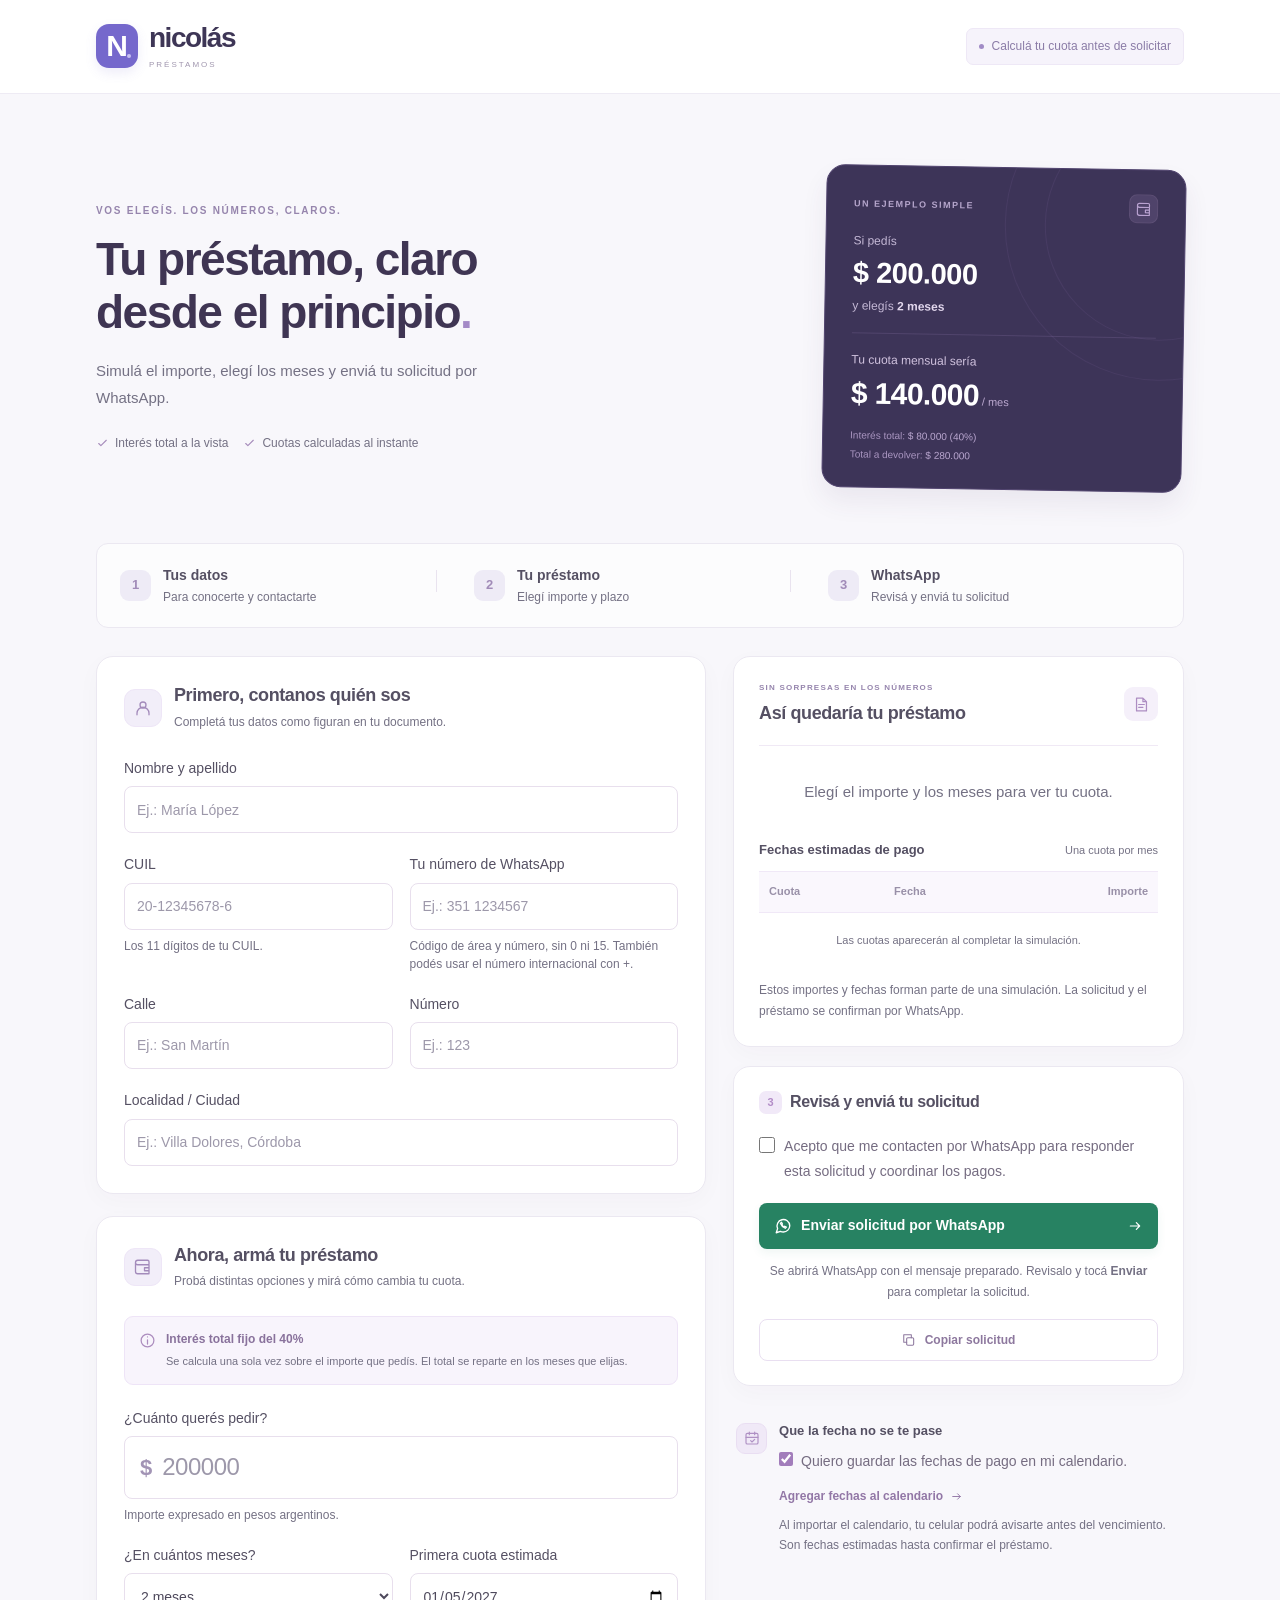
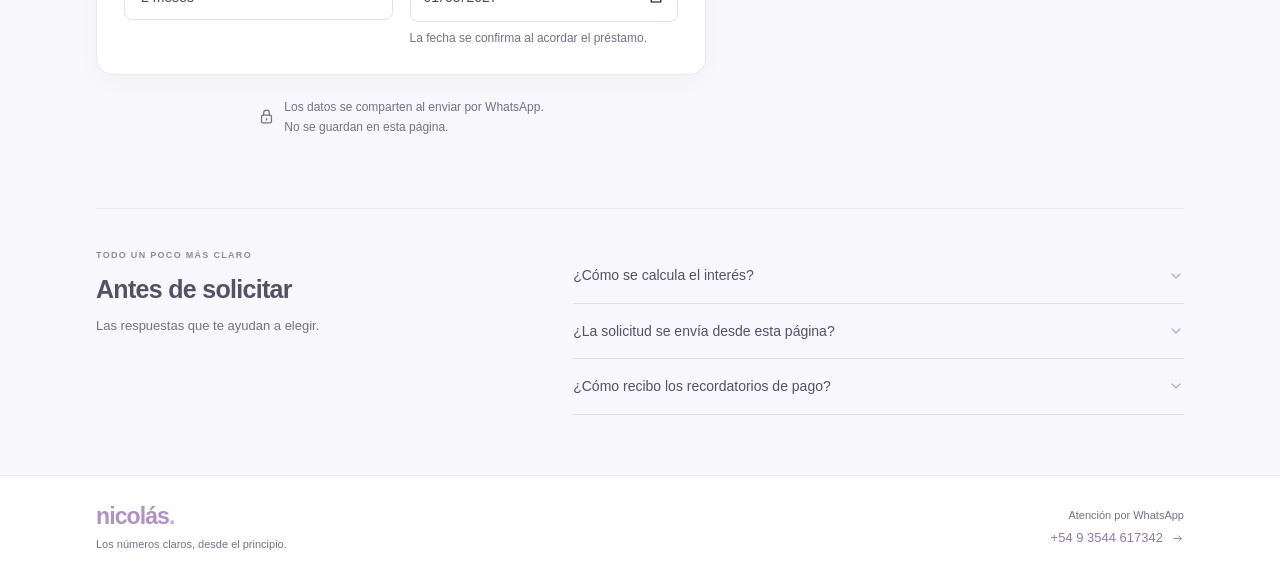
==== client-request/index.html @ 9c9bab07 "Add standalone client loan request with WhatsApp and payment calendar" ====
<!doctype html>
<html lang="es-AR">
<head>
  <meta charset="utf-8">
  <meta name="viewport" content="width=device-width, initial-scale=1">
  <meta name="theme-color" content="#282344">
  <meta name="description" content="Simulá tu préstamo con Nicolás. Conocé el importe de tus cuotas y prepará tu solicitud por WhatsApp.">
  <title>Solicitá tu préstamo · Nicolás</title>
  <link rel="icon" href="data:image/svg+xml,%3Csvg xmlns='http://www.w3.org/2000/svg' viewBox='0 0 64 64'%3E%3Crect width='64' height='64' rx='18' fill='%236960df'/%3E%3Ctext x='32' y='45' text-anchor='middle' font-family='Arial' font-size='43' font-weight='700' fill='white'%3EN%3C/text%3E%3C/svg%3E">
  <link rel="stylesheet" href="./styles.css">
  <script src="./loan-core.js" defer></script>
  <script src="./app.js" defer></script>
</head>
<body>
  <a class="skip-link" href="#request-form">Ir al formulario</a>
  <svg class="icon-definitions" xmlns="http://www.w3.org/2000/svg" aria-hidden="true"><defs>
    <symbol id="icon-arrow" viewBox="0 0 24 24"><path d="M5 12h14m-5-5 5 5-5 5"/></symbol>
    <symbol id="icon-check" viewBox="0 0 24 24"><path d="m5 12 4 4L19 6"/></symbol>
    <symbol id="icon-user" viewBox="0 0 24 24"><circle cx="12" cy="8" r="4"/><path d="M4 21v-2a8 8 0 0 1 16 0v2"/></symbol>
    <symbol id="icon-wallet" viewBox="0 0 24 24"><path d="M20 8V5a2 2 0 0 0-2-2H5a3 3 0 0 0 0 6h15v12H5a3 3 0 0 1-3-3V6m18 7h-6v4h6"/></symbol>
    <symbol id="icon-chat" viewBox="0 0 24 24"><path d="M21 11.5a8.5 8.5 0 0 1-8.5 8.5 9.4 9.4 0 0 1-4-.9L3 21l1.8-5.5a8.5 8.5 0 1 1 16.2-4Z"/><path d="M8.5 8.5c1.2 3.2 3 5 6.5 6.5l1.5-1.5-2.2-1.2-1 1c-1.2-.8-2.2-1.8-3-3l1-1L10 7Z"/></symbol>
    <symbol id="icon-calendar" viewBox="0 0 24 24"><rect x="3" y="5" width="18" height="16" rx="2"/><path d="M16 3v4M8 3v4M3 11h18m-11 5 2 2 4-4"/></symbol>
    <symbol id="icon-copy" viewBox="0 0 24 24"><rect x="8" y="8" width="12" height="13" rx="2"/><path d="M16 8V3H3v13h5"/></symbol>
    <symbol id="icon-lock" viewBox="0 0 24 24"><rect x="5" y="10" width="14" height="11" rx="2"/><path d="M8 10V7a4 4 0 0 1 8 0v3m-4 5v2"/></symbol>
    <symbol id="icon-chevron" viewBox="0 0 24 24"><path d="m6 9 6 6 6-6"/></symbol>
    <symbol id="icon-info" viewBox="0 0 24 24"><circle cx="12" cy="12" r="9"/><path d="M12 11v6m0-10h.01"/></symbol>
    <symbol id="icon-document" viewBox="0 0 24 24"><path d="M14 3H5v18h14V8l-5-5Zm0 0v5h5M8 12h8m-8 4h6"/></symbol>
  </defs></svg>

  <header class="site-header">
    <div class="header-inner">
      <a class="brand" href="#" aria-label="Nicolás, inicio"><span class="brand-mark">N<span></span></span><span class="brand-name">nicolás<span>PRÉSTAMOS</span></span></a>
      <span class="header-badge"><span class="badge-dot"></span>Calculá tu cuota antes de solicitar</span>
    </div>
  </header>

  <main class="page-shell">
    <section class="hero" aria-labelledby="hero-title">
      <div class="hero-copy"><span class="eyebrow">VOS ELEGÍS. LOS NÚMEROS, CLAROS.</span><h1 id="hero-title">Tu préstamo, claro<br>desde el principio<span>.</span></h1><p>Simulá el importe, elegí los meses y enviá tu solicitud por WhatsApp.</p><div class="hero-note"><span><svg class="icon"><use href="#icon-check"/></svg>Interés total a la vista</span><span><svg class="icon"><use href="#icon-check"/></svg>Cuotas calculadas al instante</span></div></div>
      <aside class="example-card" aria-label="Ejemplo de un préstamo de 200.000 pesos en dos meses"><div class="example-top"><span class="example-label">UN EJEMPLO SIMPLE</span><span class="example-icon"><svg class="icon"><use href="#icon-wallet"/></svg></span></div><div class="example-amount"><span>Si pedís</span><strong>$ 200.000</strong><span>y elegís <b>2 meses</b></span></div><div class="example-divider"></div><div class="example-result"><span>Tu cuota mensual sería</span><strong>$ 140.000<span> / mes</span></strong></div><div class="example-bottom"><span>Interés total: <b>$ 80.000 (40%)</b></span><span>Total a devolver: <b>$ 280.000</b></span></div><span class="example-orbit orbit-one" aria-hidden="true"></span><span class="example-orbit orbit-two" aria-hidden="true"></span></aside>
    </section>

    <ol class="steps" aria-label="Cómo solicitar tu préstamo"><li><span class="step-number">1</span><div><strong>Tus datos</strong><span>Para conocerte y contactarte</span></div></li><li><span class="step-number">2</span><div><strong>Tu préstamo</strong><span>Elegí importe y plazo</span></div></li><li><span class="step-number">3</span><div><strong>WhatsApp</strong><span>Revisá y enviá tu solicitud</span></div></li></ol>

    <form id="request-form" novalidate>
      <div class="request-layout">
        <div class="form-column">
          <section class="form-card" aria-labelledby="personal-title">
            <div class="card-header"><span class="section-icon"><svg class="icon"><use href="#icon-user"/></svg></span><div><h2 id="personal-title">Primero, contanos quién sos</h2><p>Completá tus datos como figuran en tu documento.</p></div></div>
            <div class="form-grid">
              <div class="field field-full"><label for="full_name">Nombre y apellido</label><input id="full_name" name="full_name" type="text" required autocomplete="name" maxlength="160" placeholder="Ej.: María López" aria-describedby="error-full_name"><span class="field-error" id="error-full_name"></span></div>
              <div class="field"><label for="cuil">CUIL</label><input id="cuil" name="cuil" type="text" inputmode="numeric" required autocomplete="off" maxlength="13" placeholder="20-12345678-6" aria-describedby="cuil-help error-cuil"><small id="cuil-help">Los 11 dígitos de tu CUIL.</small><span class="field-error" id="error-cuil"></span></div>
              <div class="field"><label for="client_whatsapp">Tu número de WhatsApp</label><input id="client_whatsapp" name="client_whatsapp" type="tel" inputmode="tel" required autocomplete="tel" maxlength="30" placeholder="Ej.: 351 1234567" aria-describedby="whatsapp-help error-client_whatsapp"><small id="whatsapp-help">Código de área y número, sin 0 ni 15. También podés usar el número internacional con +.</small><span class="field-error" id="error-client_whatsapp"></span></div>
              <div class="field street-field"><label for="address_street">Calle</label><input id="address_street" name="address_street" type="text" required autocomplete="address-line1" maxlength="160" placeholder="Ej.: San Martín" aria-describedby="error-address_street"><span class="field-error" id="error-address_street"></span></div>
              <div class="field number-field"><label for="address_number">Número</label><input id="address_number" name="address_number" type="text" required autocomplete="address-line2" maxlength="40" placeholder="Ej.: 123" aria-describedby="error-address_number"><span class="field-error" id="error-address_number"></span></div>
              <div class="field field-full"><label for="locality">Localidad / Ciudad</label><input id="locality" name="locality" type="text" required autocomplete="address-level2" maxlength="120" placeholder="Ej.: Villa Dolores, Córdoba" aria-describedby="error-locality"><span class="field-error" id="error-locality"></span></div>
            </div>
          </section>

          <section class="form-card" aria-labelledby="loan-title">
            <div class="card-header"><span class="section-icon"><svg class="icon"><use href="#icon-wallet"/></svg></span><div><h2 id="loan-title">Ahora, armá tu préstamo</h2><p>Probá distintas opciones y mirá cómo cambia tu cuota.</p></div></div>
            <div class="rate-note"><svg class="icon"><use href="#icon-info"/></svg><div><strong>Interés total fijo del 40%</strong><p>Se calcula una sola vez sobre el importe que pedís. El total se reparte en los meses que elijas.</p></div></div>
            <div class="form-grid">
              <div class="field field-full"><label for="principal">¿Cuánto querés pedir?</label><div class="amount-input"><span aria-hidden="true">$</span><input id="principal" name="principal" type="number" inputmode="decimal" min="0.01" max="1000000000" step="0.01" required placeholder="200000" aria-describedby="principal-help error-principal"></div><small id="principal-help">Importe expresado en pesos argentinos.</small><span class="field-error" id="error-principal"></span></div>
              <div class="field"><label for="term_months">¿En cuántos meses?</label><select id="term_months" name="term_months" required aria-describedby="error-term_months"><option value="1">1 mes</option><option value="2" selected>2 meses</option><option value="3">3 meses</option><option value="4">4 meses</option><option value="5">5 meses</option><option value="6">6 meses</option><option value="7">7 meses</option><option value="8">8 meses</option><option value="9">9 meses</option><option value="10">10 meses</option><option value="11">11 meses</option><option value="12">12 meses</option><option value="13">13 meses</option><option value="14">14 meses</option><option value="15">15 meses</option><option value="16">16 meses</option><option value="17">17 meses</option><option value="18">18 meses</option><option value="19">19 meses</option><option value="20">20 meses</option><option value="21">21 meses</option><option value="22">22 meses</option><option value="23">23 meses</option><option value="24">24 meses</option></select><span class="field-error" id="error-term_months"></span></div>
              <div class="field"><label for="first_due_date">Primera cuota estimada</label><input id="first_due_date" name="first_due_date" type="date" required aria-describedby="date-help error-first_due_date"><small id="date-help">La fecha se confirma al acordar el préstamo.</small><span class="field-error" id="error-first_due_date"></span></div>
            </div>
          </section>

          <div class="privacy-note"><svg class="icon"><use href="#icon-lock"/></svg><p>Los datos se comparten al enviar por WhatsApp.<br><strong>No se guardan en esta página.</strong></p></div>
        </div>

        <aside class="quote-column" aria-label="Tu simulación y envío de la solicitud">
          <section class="quote-card" aria-labelledby="quote-title">
            <div class="quote-heading"><div><span class="eyebrow">SIN SORPRESAS EN LOS NÚMEROS</span><h2 id="quote-title">Así quedaría tu préstamo</h2></div><span class="quote-icon"><svg class="icon"><use href="#icon-document"/></svg></span></div>
            <div id="calculator-result" class="calculator-result" aria-live="polite" aria-atomic="true"><div class="empty-result"><span class="empty-symbol"><svg class="icon"><use href="#icon-wallet"/></svg></span><p>Elegí el importe y los meses para ver tu cuota.</p></div></div>
            <div class="schedule-heading"><h3>Fechas estimadas de pago</h3><span>Una cuota por mes</span></div>
            <div class="table-wrap"><table><thead><tr><th>Cuota</th><th>Fecha</th><th class="text-right">Importe</th></tr></thead><tbody id="installments-body"><tr><td colspan="3" class="empty-schedule">Las cuotas aparecerán al completar la simulación.</td></tr></tbody></table></div>
            <p class="note schedule-note">Estos importes y fechas forman parte de una simulación. La solicitud y el préstamo se confirman por WhatsApp.</p>
          </section>

          <section class="send-card" aria-labelledby="send-title">
            <div class="send-heading"><span class="mini-step">3</span><h2 id="send-title">Revisá y enviá tu solicitud</h2></div>
            <div class="field consent-field"><label class="checkbox-label" for="contact_consent"><input id="contact_consent" name="contact_consent" type="checkbox" required aria-describedby="error-contact_consent"><span>Acepto que me contacten por WhatsApp para responder esta solicitud y coordinar los pagos.</span></label><span class="field-error" id="error-contact_consent"></span></div>
            <p id="form-error" class="form-error" role="alert" hidden></p>
            <button id="send-request" class="btn btn-whatsapp btn-full" type="submit"><svg class="icon"><use href="#icon-chat"/></svg>Enviar solicitud por WhatsApp<svg class="icon action-arrow"><use href="#icon-arrow"/></svg></button>
            <p class="send-explanation">Se abrirá WhatsApp con el mensaje preparado. Revisalo y tocá <strong>Enviar</strong> para completar la solicitud.</p>
            <button id="copy-request" class="btn btn-secondary btn-full copy-button" type="button"><svg class="icon"><use href="#icon-copy"/></svg>Copiar solicitud</button>
            <div id="send-status" class="status-card" role="status" aria-live="polite" hidden></div>
          </section>

          <section class="reminder-card" aria-labelledby="reminder-title"><span class="reminder-icon"><svg class="icon"><use href="#icon-calendar"/></svg></span><div class="reminder-content"><h2 id="reminder-title">Que la fecha no se te pase</h2><label class="checkbox-label reminder-checkbox" for="remind_me"><input id="remind_me" name="remind_me" type="checkbox" checked><span>Quiero guardar las fechas de pago en mi calendario.</span></label><button id="download-reminders" class="calendar-button" type="button">Agregar fechas al calendario <svg class="icon"><use href="#icon-arrow"/></svg></button><p class="note">Al importar el calendario, tu celular podrá avisarte antes del vencimiento. Son fechas estimadas hasta confirmar el préstamo.</p></div></section>
        </aside>
      </div>
    </form>

    <section class="faq" aria-labelledby="faq-title"><div class="faq-intro"><span class="eyebrow">TODO UN POCO MÁS CLARO</span><h2 id="faq-title">Antes de solicitar</h2><p>Las respuestas que te ayudan a elegir.</p></div><div class="faq-list"><details><summary>¿Cómo se calcula el interés?<svg class="icon"><use href="#icon-chevron"/></svg></summary><p>El interés es del <strong>40% total sobre el importe solicitado</strong>. Por ejemplo, si pedís $ 200.000, el interés total es $ 80.000 y el total a devolver es $ 280.000. Si elegís 2 meses, son 2 cuotas de $ 140.000. Cambiar los meses distribuye el mismo total entre más o menos cuotas.</p></details><details><summary>¿La solicitud se envía desde esta página?<svg class="icon"><use href="#icon-chevron"/></svg></summary><p>Al tocar “Enviar solicitud por WhatsApp”, se abre un mensaje con tus datos y la simulación. Revisalo y tocá <strong>Enviar en WhatsApp</strong>. Preparar el mensaje no envía la solicitud ni confirma el préstamo.</p></details><details><summary>¿Cómo recibo los recordatorios de pago?<svg class="icon"><use href="#icon-chevron"/></svg></summary><p>Podés descargar las fechas e importarlas en el calendario de tu celular. Tu calendario podrá mostrarte avisos según su configuración. Esta página no envía recordatorios automáticos por WhatsApp. Las fechas son estimadas hasta confirmar el préstamo.</p></details></div></section>
  </main>

  <footer class="site-footer"><div class="footer-inner"><div><span class="footer-brand">nicolás<span>.</span></span><p>Los números claros, desde el principio.</p></div><div class="footer-contact"><span>Atención por WhatsApp</span><a href="https://wa.me/5493544617342" target="_blank" rel="noopener noreferrer">+54 9 3544 617342<svg class="icon"><use href="#icon-arrow"/></svg></a></div></div></footer>
  <noscript><div class="noscript-message">Activá JavaScript para calcular tus cuotas y preparar la solicitud por WhatsApp.</div></noscript>
</body>
</html>
---- client-request/styles.css ----
@charset "UTF-8";
:root{--ink:#302e44;--muted:#747184;--primary:#7266c7;--primary-dark:#6053b5;--purple-soft:#f0edf9;--border:#ebe8f1;--surface:#fff;--bg:#f8f7fb;--green:#278262;--green-dark:#1f7053;--green-soft:#eef7f2;--error:#b74c61;--radius:17px;--shadow:0 7px 24px #3f305207}
*{box-sizing:border-box}html{scroll-behavior:smooth}body{margin:0;color:var(--ink);background:var(--bg);font-family:Inter,-apple-system,BlinkMacSystemFont,"Segoe UI",sans-serif;font-size:15px;line-height:1.6;-webkit-font-smoothing:antialiased}button,input,select{font:inherit}a{color:inherit;text-decoration:none}button{cursor:pointer;color:inherit}button:disabled{cursor:not-allowed;opacity:.5}button,a,input,select{-webkit-tap-highlight-color:transparent}button:focus-visible,a:focus-visible,input:focus-visible,select:focus-visible,summary:focus-visible{outline:3px solid #a99ade;outline-offset:4px}input,select,button{outline:none}h1,h2,h3,p{margin:0}h1,h2,h3{line-height:1.3}svg.icon{width:20px;height:20px;fill:none;stroke:currentColor;stroke-width:1.75;stroke-linecap:round;stroke-linejoin:round;flex-shrink:0;vertical-align:middle}.icon-definitions{position:absolute;width:0;height:0;overflow:hidden}[hidden]{display:none!important}.skip-link{position:fixed;z-index:100;left:16px;top:-80px;background:#fff;border:1px solid var(--border);border-radius:9px;padding:11px 18px;box-shadow:var(--shadow)}.skip-link:focus{top:16px}
.site-header{border-bottom:1px solid #eeebf4;background:#fff}.header-inner{max-width:1160px;margin:auto;padding:23px 36px;display:flex;align-items:center;justify-content:space-between;gap:20px}.brand{display:flex;align-items:center;gap:11px}.brand-mark{display:grid;place-items:center;position:relative;width:42px;height:44px;background:#7568cc;border-radius:13px;font-size:30px;font-weight:750;line-height:1;color:#fff;letter-spacing:-2px;padding-right:2px;box-shadow:0 5px 12px #7568cc1f}.brand-mark>span{position:absolute;right:7px;bottom:10px;width:4px;height:4px;background:#c7c0f3;border-radius:50%}.brand-name{font-size:28px;font-weight:730;letter-spacing:-1.5px;line-height:1.1;color:#3e3656}.brand-name>span{display:block;font-size:8px;letter-spacing:2px;font-weight:500;color:#a096ae;margin-top:7px}.header-badge{display:flex;align-items:center;gap:8px;color:#8b7ca7;font-size:12px;padding:8px 12px;border-radius:7px;background:#f6f3fb;border:1px solid #eee8f6}.badge-dot{display:block;width:5px;height:5px;background:#a18bc6;border-radius:50%}.page-shell{max-width:1160px;padding:0 36px;margin:auto}.hero{display:grid;grid-template-columns:minmax(0,1.2fr) minmax(0,.8fr);align-items:center;gap:70px;padding:64px 0 48px}.eyebrow{display:block;font-size:10px;letter-spacing:1.7px;font-weight:650;color:#9685ad}.hero h1{font-size:43px;font-weight:650;line-height:1.15;letter-spacing:-1.5px;margin:14px 0 18px;color:#3f3553}.hero h1>span{color:#a48ac7}.hero-copy>p{font-size:15px;line-height:1.8;color:#8b7d98;max-width:430px}.hero-note{display:flex;flex-wrap:wrap;gap:15px;margin-top:23px}.hero-note>span{display:flex;align-items:center;gap:6px;font-size:11px;color:#9b8bab}.hero-note .icon{width:13px;height:13px;color:#a68cbb;stroke-width:2}.example-card{position:relative;overflow:hidden;isolation:isolate;background:#3d3458;border:1px solid #50436e;border-radius:19px;padding:24px 27px;color:#fff;box-shadow:0 14px 26px #4f386b14;transform:rotate(1deg)}.example-top{display:flex;justify-content:space-between;align-items:center;margin-bottom:13px}.example-label{font-size:9px;letter-spacing:1.5px;color:#b6a6cc;font-weight:550}.example-icon{display:grid;place-items:center;width:29px;height:29px;background:#6f5d8a5c;border:1px solid #a68db126;border-radius:8px;color:#b9a2d1}.example-icon .icon{width:16px;height:16px}.example-amount>span{display:block;font-size:12px;color:#c5b9d6}.example-amount>strong{display:block;font-size:29px;letter-spacing:-.5px;font-weight:600;line-height:1.3;margin:4px 0}.example-amount b{font-weight:550;color:#e2d7ed}.example-divider{height:1px;background:#b197ce2b;margin:17px 0}.example-result>span{font-size:12px;color:#d1c3df;display:block}.example-result>strong{display:block;font-size:30px;letter-spacing:-.6px;font-weight:650;line-height:1.4;margin:3px 0 13px}.example-result>strong>span{font-size:11px;font-weight:400;letter-spacing:0;color:#bca9d0}.example-bottom{display:flex;flex-direction:column;gap:3px;font-size:10px;color:#a995c0}.example-bottom b{font-weight:500;color:#baa7d0}.example-orbit{position:absolute;border:1px solid #9173af20;border-radius:50%;z-index:-1;width:230px;height:230px;right:-90px;top:-60px}.example-orbit.orbit-two{width:310px;height:310px;right:-130px;top:-100px}
.steps{padding:20px 23px;margin:0 0 28px;list-style:none;display:grid;grid-template-columns:repeat(3,minmax(0,1fr));gap:22px;border:1px solid var(--border);background:#ffffff9c;border-radius:12px}.steps>li{display:flex;align-items:center;gap:12px;position:relative}.step-number{display:grid;place-items:center;width:31px;height:31px;border-radius:9px;background:#eeebf6;color:#a18bb8;font-size:13px;font-weight:600;flex-shrink:0}.steps strong{display:block;font-size:13px;font-weight:550;color:#756581}.steps li>div>span{display:block;font-size:11px;color:#a799af;margin-top:2px}.steps>li:not(:last-child)::after{position:absolute;content:"";height:22px;width:1px;background:#e9e3ef;right:15px;top:6px}.request-layout{display:grid;grid-template-columns:minmax(0,1.15fr) minmax(0,.85fr);gap:27px;align-items:start}.form-column,.quote-column{min-width:0}.form-card,.quote-card,.send-card{background:#fff;border:1px solid var(--border);border-radius:var(--radius);padding:27px;box-shadow:var(--shadow)}.form-card{margin-bottom:22px}.card-header{display:flex;align-items:center;gap:12px;margin-bottom:25px}.section-icon{display:grid;place-items:center;width:38px;height:38px;background:#f2eef9;color:#a38bbb;border:1px solid #eee6f7;border-radius:11px;flex-shrink:0}.section-icon .icon{width:18px;height:18px}.card-header h2,.quote-heading h2,.send-heading h2{font-size:18px;font-weight:600;letter-spacing:-.4px;color:#635270}.card-header p{font-size:12px;color:#a08eac;margin-top:5px;line-height:1.6}.form-grid{display:grid;grid-template-columns:1fr 1fr;gap:20px 17px}.field{display:flex;flex-direction:column;gap:7px;min-width:0}.field-full{grid-column:1/-1}.field label{font-size:14px;font-weight:500;color:#776183}.field input:not([type=checkbox]),.field select{display:block;min-width:0;width:100%;min-height:47px;padding:11px 12px;border:1px solid #e8dfed;border-radius:8px;background:#fff;color:#65546f;font-size:14px;transition:box-shadow .15s,border-color .15s}.field input::placeholder{color:#b29bbf;font-weight:400}.field input:focus,.field select:focus{border-color:#b09bc9;box-shadow:0 0 0 3px #f5effb}.field small{font-size:11px;color:#ab94b9;line-height:1.5}.field input[type=date]{min-width:0;appearance:none;-webkit-appearance:none}.field input[type=date]::-webkit-date-and-time-value{text-align:left}.field select{padding-right:29px}.field-error{font-size:12px;line-height:1.5;color:var(--error)}.field-error:empty{display:none}.field.invalid input:not([type=checkbox]),.field.invalid select,.field.invalid .amount-input,input[aria-invalid=true]:not([type=checkbox]),select[aria-invalid=true]{border-color:#d48c9e;background:#fffcfd}.field.invalid .amount-input input{border-color:transparent}.rate-note{display:flex;gap:10px;padding:13px 14px;background:#f8f4fc;border:1px solid #eee4f7;border-radius:9px;margin-bottom:22px;color:#ac8cbe}.rate-note>.icon{width:17px;height:17px;margin-top:2px}.rate-note strong{display:block;font-size:12px;font-weight:600;color:#9a73b0}.rate-note p{font-size:11px;line-height:1.7;color:#ac8cbe;margin-top:3px}.amount-input{display:flex;align-items:center;border:1px solid #e8dfed;border-radius:8px;transition:border-color .15s,box-shadow .15s}.amount-input>span{font-size:22px;font-weight:550;color:#b095c1;padding-left:15px}.amount-input input:not([type=checkbox]){font-size:24px;font-weight:600;letter-spacing:-.5px;color:#916ba5;border:none;min-height:59px;padding-left:10px;background:transparent}.amount-input:focus-within{border-color:#b09bc9;box-shadow:0 0 0 3px #f5effb}.amount-input input:focus{box-shadow:none}.privacy-note{display:flex;justify-content:center;align-items:center;gap:9px;padding:0 14px;margin:7px 0 22px;color:#ae9ab9}.privacy-note>.icon{width:17px;height:17px}.privacy-note p{font-size:11px;line-height:1.7}.privacy-note strong{font-weight:500;color:#a28baf}
.quote-card{padding:25px;margin-bottom:19px}.quote-heading{display:flex;align-items:center;justify-content:space-between;gap:10px;padding-bottom:19px;border-bottom:1px solid #f0e9f5}.quote-heading .eyebrow{font-size:8px;letter-spacing:1.2px;margin-bottom:7px}.quote-heading h2{font-size:18px}.quote-icon{display:grid;place-items:center;width:34px;height:34px;background:#f5f0fa;color:#ad8dc2;border-radius:9px;flex-shrink:0}.quote-icon .icon{width:17px;height:17px}.calculator-result{margin:20px 0 24px}.summary-grid{display:grid;grid-template-columns:1fr 1fr;gap:15px 13px}.summary-item{min-width:0}.summary-item>span,.summary-item>small,.summary-item>dt{font-size:11px;color:#ad8fbe;display:block}.summary-item>strong,.summary-item>dd{font-size:19px;color:#8e68a5;font-weight:550;display:block;margin:4px 0 0;font-variant-numeric:tabular-nums;letter-spacing:-.3px;overflow-wrap:anywhere}.summary-total{display:flex;align-items:center;justify-content:space-between;gap:12px;padding-top:15px;margin-top:15px;border-top:1px solid #eee4f4;font-size:12px;color:#ac8dbd}.summary-total strong{font-size:20px;font-weight:600;color:#9069a7;white-space:nowrap}.installment-highlight{background:#efe8f8;border:1px solid #e7dcf2;padding:20px 18px;border-radius:11px;margin-top:18px;color:#a17ab7;text-align:center}.installment-highlight>span,.installment-highlight>small{display:block;font-size:12px;color:#a17ab7}.installment-highlight>strong{display:block;font-size:33px;line-height:1.3;letter-spacing:-1px;color:#8b60a5;margin:5px 0;font-weight:650;font-variant-numeric:tabular-nums;overflow-wrap:anywhere}.installment-highlight p{font-size:11px;color:#ad8bc1;line-height:1.7;margin-top:5px}.schedule-heading{display:flex;justify-content:space-between;align-items:center;gap:10px;margin:0 0 12px}.schedule-heading h3{font-size:12px;font-weight:550;color:#9d7ab0}.schedule-heading>span{font-size:10px;color:#b497c6;white-space:nowrap}.table-wrap{overflow-x:auto;width:100%;max-width:100%}table{width:100%;border-collapse:collapse;text-align:left;white-space:nowrap}th{font-size:10px;color:#b194c4;background:#faf7fd;font-weight:550;padding:11px 10px;border-top:1px solid #f0e8f7;border-bottom:1px solid #f0e8f7}td{font-size:12px;color:#a183b5;padding:12px 10px;border-bottom:1px solid #f1eaf8;font-variant-numeric:tabular-nums}td:last-child{font-weight:550}tbody tr:last-child td{border-bottom:0}.text-right{text-align:right}.empty-schedule{text-align:center;color:#b79dca;font-size:11px;white-space:normal;font-weight:400!important;line-height:1.7;padding:18px 10px}.note{font-size:11px;color:#b296c5;line-height:1.7}.schedule-note{margin-top:13px}.empty-result{text-align:center;padding:14px 10px;color:#b093c4}.empty-symbol{display:grid;place-items:center;width:42px;height:42px;background:#f8f2fc;color:#b294c5;margin:0 auto 11px;border-radius:12px}.empty-symbol .icon{width:19px;height:19px}.empty-result p{font-size:12px;max-width:220px;line-height:1.8;margin:auto}
.send-card{padding:24px 25px;margin-bottom:19px}.send-heading{display:flex;align-items:center;gap:8px;margin-bottom:20px}.send-heading h2{font-size:16px}.mini-step{display:grid;place-items:center;width:23px;height:23px;flex-shrink:0;border-radius:7px;background:#f1e9f8;color:#b28cc7;font-size:11px;font-weight:600}.checkbox-label{display:flex;align-items:flex-start;gap:9px;font-size:12px!important;font-weight:400!important;color:#a082b3!important;line-height:1.8;cursor:pointer}.checkbox-label input{width:16px;height:16px;min-width:16px;flex-shrink:0;accent-color:#a27dbb;margin:3px 0 0}.consent-field{margin-bottom:18px}.form-error{background:#fff1f4;border:1px solid #f0ceda;color:#b95d7b;border-radius:8px;padding:12px;font-size:12px;margin-bottom:15px;line-height:1.7}.btn{display:inline-flex;justify-content:center;align-items:center;gap:9px;min-height:46px;padding:11px 14px;border:1px solid transparent;border-radius:8px;font-size:13px;font-weight:600;line-height:1.5;transition:background .15s,border-color .15s,box-shadow .15s}.btn .icon{width:18px;height:18px;stroke-width:1.8}.btn-full{width:100%}.btn-whatsapp{background:var(--green);color:#fff;box-shadow:0 4px 10px #27826212}.btn-whatsapp:hover{background:var(--green-dark);box-shadow:0 5px 12px #27826225}.action-arrow{margin-left:auto;width:16px!important;height:16px!important}.btn-secondary{border-color:#e9dff1;background:#fff;color:#ad8ec1}.btn-secondary:hover{background:#faf5fd;border-color:#dac5e9}.copy-button{font-size:12px;min-height:39px;box-shadow:none}.copy-button .icon{width:14px;height:14px}.send-explanation{font-size:11px;color:#b196c3;line-height:1.8;text-align:center;margin:12px 5px 15px}.send-explanation strong{font-weight:550}.status-card{padding:13px 14px;background:#f1f7f3;color:#83a792;border:1px solid #e0ece4;border-radius:8px;font-size:12px;line-height:1.8;margin-top:16px}.status-card strong{font-weight:550;color:#648b74}.status-card p+p{margin-top:7px}.reminder-card{display:flex;align-items:flex-start;gap:12px;padding:18px 3px}.reminder-icon{display:grid;place-items:center;width:31px;height:31px;background:#f0e9f7;color:#af91c4;border:1px solid #e9def2;border-radius:9px;flex-shrink:0}.reminder-icon .icon{width:16px;height:16px}.reminder-content{min-width:0}.reminder-content h2{font-size:13px;font-weight:550;color:#a17cb4;margin-bottom:9px}.reminder-checkbox{font-size:11px!important;gap:8px}.reminder-checkbox input{width:14px;height:14px;min-width:14px;margin-top:3px}.calendar-button{display:flex;align-items:center;gap:7px;padding:0;border:0;background:transparent;color:#af86c4;font-size:11px;font-weight:550;margin:13px 0 9px;text-align:left}.calendar-button .icon{width:13px;height:13px}.calendar-button:hover{color:#9b70b6;text-decoration:underline;text-underline-offset:3px}.reminder-content .note{font-size:10px}
.faq{margin:49px 0 60px;padding-top:39px;border-top:1px solid #ede5f3;display:grid;grid-template-columns:minmax(0,.8fr) minmax(0,1.2fr);gap:70px}.faq-intro .eyebrow{font-size:9px;letter-spacing:1.3px}.faq-intro h2{font-size:25px;letter-spacing:-.7px;font-weight:600;color:#81638f;margin-top:10px}.faq-intro p{font-size:12px;color:#ae92bf;margin-top:11px}.faq-list details{border-bottom:1px solid #e9def1}.faq-list summary{list-style:none;display:flex;justify-content:space-between;gap:15px;align-items:center;padding:16px 0;font-size:13px;color:#a280b6;font-weight:500;cursor:pointer}.faq-list summary::-webkit-details-marker{display:none}.faq-list summary .icon{width:16px;height:16px;color:#bca0ce;transition:transform .2s}.faq-list details[open] summary .icon{transform:rotate(180deg)}.faq-list details>p{font-size:12px;color:#ae91c1;line-height:1.9;padding:0 22px 18px 0}.faq-list strong{font-weight:550;color:#a17bb7}.site-footer{background:#fff;border-top:1px solid #ede5f3}.footer-inner{max-width:1160px;padding:27px 36px;margin:auto;display:flex;align-items:center;justify-content:space-between;gap:20px}.footer-brand{font-size:23px;letter-spacing:-.9px;font-weight:650;color:#b091c4;line-height:1.2}.footer-brand>span{color:#c5add6}.footer-inner p{font-size:10px;color:#bfa7ce;margin-top:5px}.footer-contact{text-align:right}.footer-contact>span{display:block;font-size:10px;color:#c2aad1;margin-bottom:4px}.footer-contact>a{display:flex;justify-content:flex-end;align-items:center;gap:8px;font-size:12px;color:#b18fc5}.footer-contact .icon{width:13px;height:13px}.noscript-message{position:fixed;inset:auto 15px 15px;z-index:100;background:#fff;border:1px solid #e6d4ef;color:#9d72b4;border-radius:10px;padding:15px;text-align:center;font-size:14px}
/* Functional text uses a neutral palette and readable sizes. */
.hero-copy>p,.hero-note>span,.steps li>div>span,.card-header p,.field small,.rate-note p,.privacy-note,.privacy-note strong,.summary-item>span,.summary-item>small,.summary-item>dt,.summary-total,.installment-highlight>span,.installment-highlight>small,.installment-highlight p,.schedule-heading>span,.empty-schedule,.note,.empty-result,.send-explanation,.reminder-content .note,.faq-intro p,.faq-list details>p,.footer-inner p,.footer-contact>span{color:var(--muted)}.field label,.steps strong,.card-header h2,.quote-heading h2,.send-heading h2,.schedule-heading h3,.reminder-content h2,.faq-intro h2,.faq-list summary{color:#555063}.field input:not([type=checkbox]),.field select{color:#4e495c}.field input::placeholder{color:#9d98aa}.rate-note strong{color:#89729c}.checkbox-label{font-size:13px!important;color:#756c81!important}.reminder-checkbox{font-size:12px!important}.amount-input>span{color:#a294b5}.amount-input input:not([type=checkbox]){color:#7f6798}.summary-item>strong,.summary-item>dd,.summary-total strong{color:#71617e}.installment-highlight>strong{color:#75608c}.btn-secondary{color:#8d789e}.calendar-button{font-size:12px;color:#9277a6}.empty-result p,.note,.send-explanation,.field small,.privacy-note p,.reminder-content .note{font-size:12px}.schedule-heading h3{font-size:13px}.schedule-heading>span{font-size:11px}th{font-size:11px;color:#9990a8}td{font-size:13px;color:#81748f}.faq-list summary{font-size:14px}.faq-list details>p{font-size:13px}.faq-intro p{font-size:13px}.hero-note>span{font-size:12px}.steps strong{font-size:14px}.steps li>div>span{font-size:12px}.header-badge{font-size:12px}.footer-inner p,.footer-contact>span{font-size:11px}.footer-contact>a{font-size:13px;color:#927ba5}.status-card{color:#547763}.status-card strong{color:#41694f}
@media(min-width:1250px){.hero{padding-top:73px;padding-bottom:53px}.hero h1{font-size:46px}.example-card{max-width:360px;justify-self:end;width:100%}.quote-column{position:sticky;top:24px}}
@media(max-width:1000px){.header-inner,.page-shell,.footer-inner{padding-left:28px;padding-right:28px}.hero{gap:36px;padding-top:49px}.hero h1{font-size:37px}.hero-copy>p{font-size:14px}.hero-note{gap:9px 13px}.hero-note>span{font-size:11px}.example-card{padding:23px}.example-result>strong{font-size:28px}.steps{padding:18px 20px;gap:17px}.steps>li{gap:10px}.steps>li:not(:last-child)::after{right:4px}.steps li>div>span{font-size:10px}.steps strong{font-size:13px}.request-layout{gap:21px;grid-template-columns:minmax(0,1.05fr) minmax(0,.95fr)}.form-card,.quote-card,.send-card{padding:23px}.card-header{gap:10px}.card-header h2{font-size:17px}.card-header p{font-size:11px}.section-icon{width:34px;height:34px;border-radius:10px}.form-grid{gap:18px 14px}.field label{font-size:13px}.field input:not([type=checkbox]),.field select{font-size:13px}.card-header{margin-bottom:22px}.quote-heading h2{font-size:17px}.quote-heading .eyebrow{font-size:7px}.quote-icon{width:29px;height:29px}.summary-item>strong,.summary-item>dd{font-size:17px}.installment-highlight>strong{font-size:30px}.send-heading h2{font-size:15px}.btn-whatsapp{font-size:12px;gap:7px}.btn-whatsapp>.icon{width:17px;height:17px}.schedule-heading{flex-wrap:wrap;gap:3px}.faq{gap:40px}.faq-intro h2{font-size:24px}}
@media(max-width:760px){.header-inner,.page-shell,.footer-inner{padding-left:23px;padding-right:23px}.header-inner{padding-top:19px;padding-bottom:19px}.header-badge{font-size:10px;padding:7px 9px;max-width:210px;line-height:1.6}.brand-mark{width:37px;height:39px;font-size:26px;border-radius:11px}.brand-name{font-size:26px}.brand-name>span{font-size:7px}.hero{gap:27px;padding:38px 0 33px;grid-template-columns:minmax(0,1fr) minmax(0,.85fr)}.eyebrow{font-size:9px;letter-spacing:1.1px}.hero h1{font-size:32px;letter-spacing:-1px}.hero-copy>p{font-size:13px}.hero-note{margin-top:17px}.hero-note>span{font-size:10px}.example-card{padding:20px}.example-label{font-size:8px}.example-amount>strong{font-size:25px}.example-result>strong{font-size:25px}.example-bottom{font-size:9px}.steps{gap:16px;padding:16px}.steps>li{gap:8px}.steps strong{font-size:12px}.steps li>div>span{font-size:9px}.steps>li:not(:last-child)::after{right:0}.step-number{width:26px;height:27px;border-radius:8px;font-size:12px}.request-layout{grid-template-columns:1fr;gap:7px}.form-card,.quote-card,.send-card{padding:26px}.form-grid{gap:20px}.card-header h2{font-size:19px}.card-header p{font-size:12px}.field label{font-size:14px}.field input:not([type=checkbox]),.field select{font-size:15px;min-height:48px}.section-icon{width:38px;height:38px}.quote-heading h2{font-size:20px}.quote-heading .eyebrow{font-size:9px}.quote-icon{width:35px;height:35px}.summary-item>span,.summary-item>small,.summary-item>dt{font-size:12px}.summary-item>strong,.summary-item>dd{font-size:23px}.summary-total{font-size:13px}.summary-total strong{font-size:23px}.installment-highlight>strong{font-size:38px}.installment-highlight>span,.installment-highlight>small{font-size:13px}.calculator-result{margin-top:23px}.schedule-heading{justify-content:space-between;flex-wrap:nowrap}.schedule-heading h3{font-size:14px}.schedule-heading>span{font-size:12px}th{font-size:12px;padding:12px}td{font-size:14px;padding:13px 12px}.send-heading h2{font-size:18px}.mini-step{width:27px;height:27px;font-size:12px}.checkbox-label{font-size:14px!important}.checkbox-label input{width:18px;height:18px;min-width:18px;margin-top:4px}.btn-whatsapp{font-size:15px;min-height:50px;padding:12px 16px}.btn-whatsapp>.icon{width:20px;height:20px}.send-explanation{font-size:13px;max-width:420px;margin-left:auto;margin-right:auto}.copy-button{font-size:13px;min-height:43px}.reminder-card{padding:18px 4px}.reminder-icon{width:36px;height:36px}.reminder-icon .icon{width:19px;height:19px}.reminder-content h2{font-size:15px}.reminder-checkbox{font-size:13px!important}.reminder-checkbox input{width:16px;height:16px;min-width:16px}.calendar-button{font-size:13px}.reminder-content .note{font-size:12px;max-width:440px}.faq{gap:30px;margin-top:35px;padding-top:30px}.faq-intro h2{font-size:23px}.faq-intro p{font-size:12px}.faq-list summary{font-size:13px}.faq-list details>p{font-size:12px}.footer-brand{font-size:23px}.footer-contact>a{font-size:12px}}
@media(max-width:560px){.header-inner,.page-shell,.footer-inner{padding-left:20px;padding-right:20px}.header-badge{max-width:158px;font-size:10px;padding:6px 8px;gap:6px}.brand{gap:9px}.brand-name{font-size:25px}.brand-mark{width:36px;height:38px}.hero{display:block;padding:32px 0 28px}.hero h1{font-size:35px;line-height:1.14;letter-spacing:-1.1px;margin-top:12px;margin-bottom:15px}.hero-copy>p{font-size:14px;line-height:1.8;max-width:360px}.hero-note{gap:10px 14px;margin-top:17px}.hero-note>span{font-size:11px}.example-card{transform:none;margin-top:24px;padding:20px 22px;display:grid;grid-template-columns:1fr 1fr;gap:0 17px;border-radius:15px}.example-top{grid-column:1/-1;margin-bottom:12px}.example-icon{width:25px;height:25px}.example-icon .icon{width:14px;height:14px}.example-label{font-size:9px;letter-spacing:1.1px}.example-amount{grid-column:1;grid-row:2;padding-right:10px;border-right:1px solid #b197ce2b}.example-amount>strong{font-size:25px;letter-spacing:-.6px}.example-amount>span{font-size:11px}.example-divider{display:none}.example-result{grid-column:2;grid-row:2;align-self:center}.example-result>span{font-size:11px}.example-result>strong{font-size:26px;line-height:1.4;margin:5px 0}.example-result>strong>span{display:block;font-size:10px;line-height:1.2;margin-top:2px}.example-bottom{grid-column:1/-1;display:flex;flex-direction:row;flex-wrap:wrap;justify-content:space-between;gap:4px 10px;margin-top:16px;border-top:1px solid #b197ce2b;padding-top:11px;font-size:9px}.steps{gap:10px;padding:16px 12px;margin-bottom:22px;border-radius:10px}.steps>li{gap:7px}.steps li>div>span{display:none}.steps strong{font-size:12px}.step-number{width:24px;height:24px;font-size:11px;border-radius:7px}.steps>li:not(:last-child)::after{height:17px;right:0;top:4px}.form-card,.quote-card,.send-card{padding:23px 21px;border-radius:15px}.card-header{gap:10px;margin-bottom:22px}.card-header h2{font-size:18px;letter-spacing:-.5px}.card-header p{font-size:12px;line-height:1.6}.section-icon{width:33px;height:33px;border-radius:9px}.section-icon .icon{width:17px;height:17px}.form-grid{grid-template-columns:1fr;gap:18px}.field-full{grid-column:auto}.field input:not([type=checkbox]),.field select{min-height:48px;font-size:16px}.field small{font-size:12px}.rate-note{padding:13px 12px;margin-bottom:21px;gap:8px}.rate-note strong{font-size:13px}.rate-note p{font-size:12px;line-height:1.7}.rate-note>.icon{width:16px;height:16px}.amount-input input:not([type=checkbox]){font-size:29px;min-height:62px}.amount-input>span{font-size:24px}.privacy-note{padding:0 4px;margin-bottom:19px}.privacy-note p{font-size:11px}.privacy-note>.icon{width:16px;height:16px}.quote-heading{padding-bottom:18px}.quote-heading h2{font-size:19px;letter-spacing:-.5px}.quote-heading .eyebrow{font-size:8px;letter-spacing:1px}.quote-icon{width:30px;height:30px}.quote-icon .icon{width:16px;height:16px}.summary-item>strong,.summary-item>dd{font-size:22px}.summary-grid{gap:17px 12px}.summary-total strong{font-size:22px}.installment-highlight{padding:18px 15px}.installment-highlight>strong{font-size:36px}.installment-highlight p{font-size:12px}.schedule-heading h3{font-size:13px}.schedule-heading>span{font-size:11px}th{font-size:11px;padding:11px 8px}td{font-size:13px;padding:12px 8px}.schedule-note{font-size:12px;line-height:1.8}.send-card{padding:23px 21px}.send-heading h2{font-size:17px;letter-spacing:-.4px}.mini-step{width:25px;height:25px;font-size:11px}.checkbox-label{font-size:13px!important;line-height:1.8}.checkbox-label input{width:17px;height:17px;min-width:17px;margin-top:4px}.btn-whatsapp{font-size:13px;min-height:51px;gap:7px;padding:12px}.btn-whatsapp>.icon{width:19px;height:19px}.action-arrow{width:14px!important;height:14px!important}.send-explanation{font-size:12px;line-height:1.9;margin-top:12px;margin-bottom:16px}.copy-button{font-size:12px;min-height:42px}.reminder-content h2{font-size:14px}.reminder-checkbox{font-size:12px!important}.reminder-checkbox input{width:15px;height:15px;min-width:15px}.calendar-button{font-size:12px;line-height:1.6}.reminder-icon{width:32px;height:32px;border-radius:9px}.reminder-icon .icon{width:17px;height:17px}.reminder-card{gap:10px;padding:16px 2px}.reminder-content .note{font-size:11px}.faq{grid-template-columns:1fr;gap:14px;margin:27px 0 38px;padding-top:27px}.faq-intro .eyebrow{font-size:9px}.faq-intro h2{font-size:24px;margin-top:8px}.faq-intro p{font-size:12px;margin-top:7px}.faq-list summary{font-size:14px;padding:17px 0}.faq-list details>p{font-size:13px;line-height:1.9;padding-right:5px}.footer-inner{padding-top:22px;padding-bottom:23px;align-items:flex-start;gap:15px}.footer-brand{font-size:22px}.footer-inner p{font-size:10px;max-width:150px}.footer-contact>span{font-size:10px}.footer-contact>a{font-size:11px;gap:4px}.footer-contact .icon{width:12px;height:12px}.status-card{font-size:12px}}
@media(max-width:370px){.header-inner,.page-shell,.footer-inner{padding-left:16px;padding-right:16px}.header-badge{max-width:135px;font-size:9px}.brand-name{font-size:23px}.brand-mark{width:33px;height:35px;font-size:25px}.hero h1{font-size:32px}.hero-copy>p{font-size:13px}.hero-note{gap:9px}.hero-note>span{font-size:10px}.example-card{padding:18px 20px;gap:0 15px}.example-amount>strong{font-size:23px}.example-result>strong{font-size:24px}.steps{gap:8px;padding-left:10px;padding-right:10px}.steps strong{font-size:11px}.step-number{width:22px;height:22px;font-size:10px}.form-card,.quote-card,.send-card{padding:22px 18px}.card-header h2{font-size:17px}.card-header p{font-size:11px}.quote-heading h2{font-size:18px}.quote-heading .eyebrow{font-size:7px}.summary-item>strong,.summary-item>dd{font-size:21px}.summary-total strong{font-size:21px}.installment-highlight>strong{font-size:33px}.btn-whatsapp{font-size:12px;padding:12px 10px;gap:6px}.btn-whatsapp>.icon{width:17px;height:17px}.footer-contact>a{font-size:10px}.schedule-heading h3{font-size:12px}.schedule-heading>span{font-size:10px}}
@media(prefers-reduced-motion:reduce){*,*::before,*::after{animation:none!important;transition:none!important;scroll-behavior:auto!important}}
@media print{body{background:#fff}.site-header,.hero,.steps,.form-column,.send-card,.reminder-card,.faq,.site-footer{display:none}.request-layout{display:block}.page-shell{padding:0}.quote-card{border:0;box-shadow:none}.quote-column{position:static}.quote-heading .eyebrow{display:none}}

/* Keep form labels readable at every screen size. */
.field label{font-size:14px}.checkbox-label,.reminder-checkbox{font-size:14px!important}.btn-whatsapp{font-size:14px}

#copy-fallback{display:grid;gap:9px;width:100%;min-width:0;margin-top:16px;padding:15px;border:1px solid #e8deef;border-radius:9px;background:#faf7fc}#copy-fallback label,#copy-fallback .label{display:block;font-size:13px;line-height:1.7;font-weight:550;color:#71637f}#copy-fallback-text{display:block;width:100%;max-width:100%;min-width:0;min-height:180px;padding:12px;border:1px solid #dfd3e9;border-radius:7px;background:#fff;color:#665d73;font:inherit;font-size:12px;line-height:1.7;white-space:pre-wrap;overflow-wrap:anywhere;resize:vertical}#copy-fallback-text:focus-visible{outline:3px solid #a99ade;outline-offset:3px}#copy-fallback p{font-size:12px;line-height:1.7;color:var(--muted)}
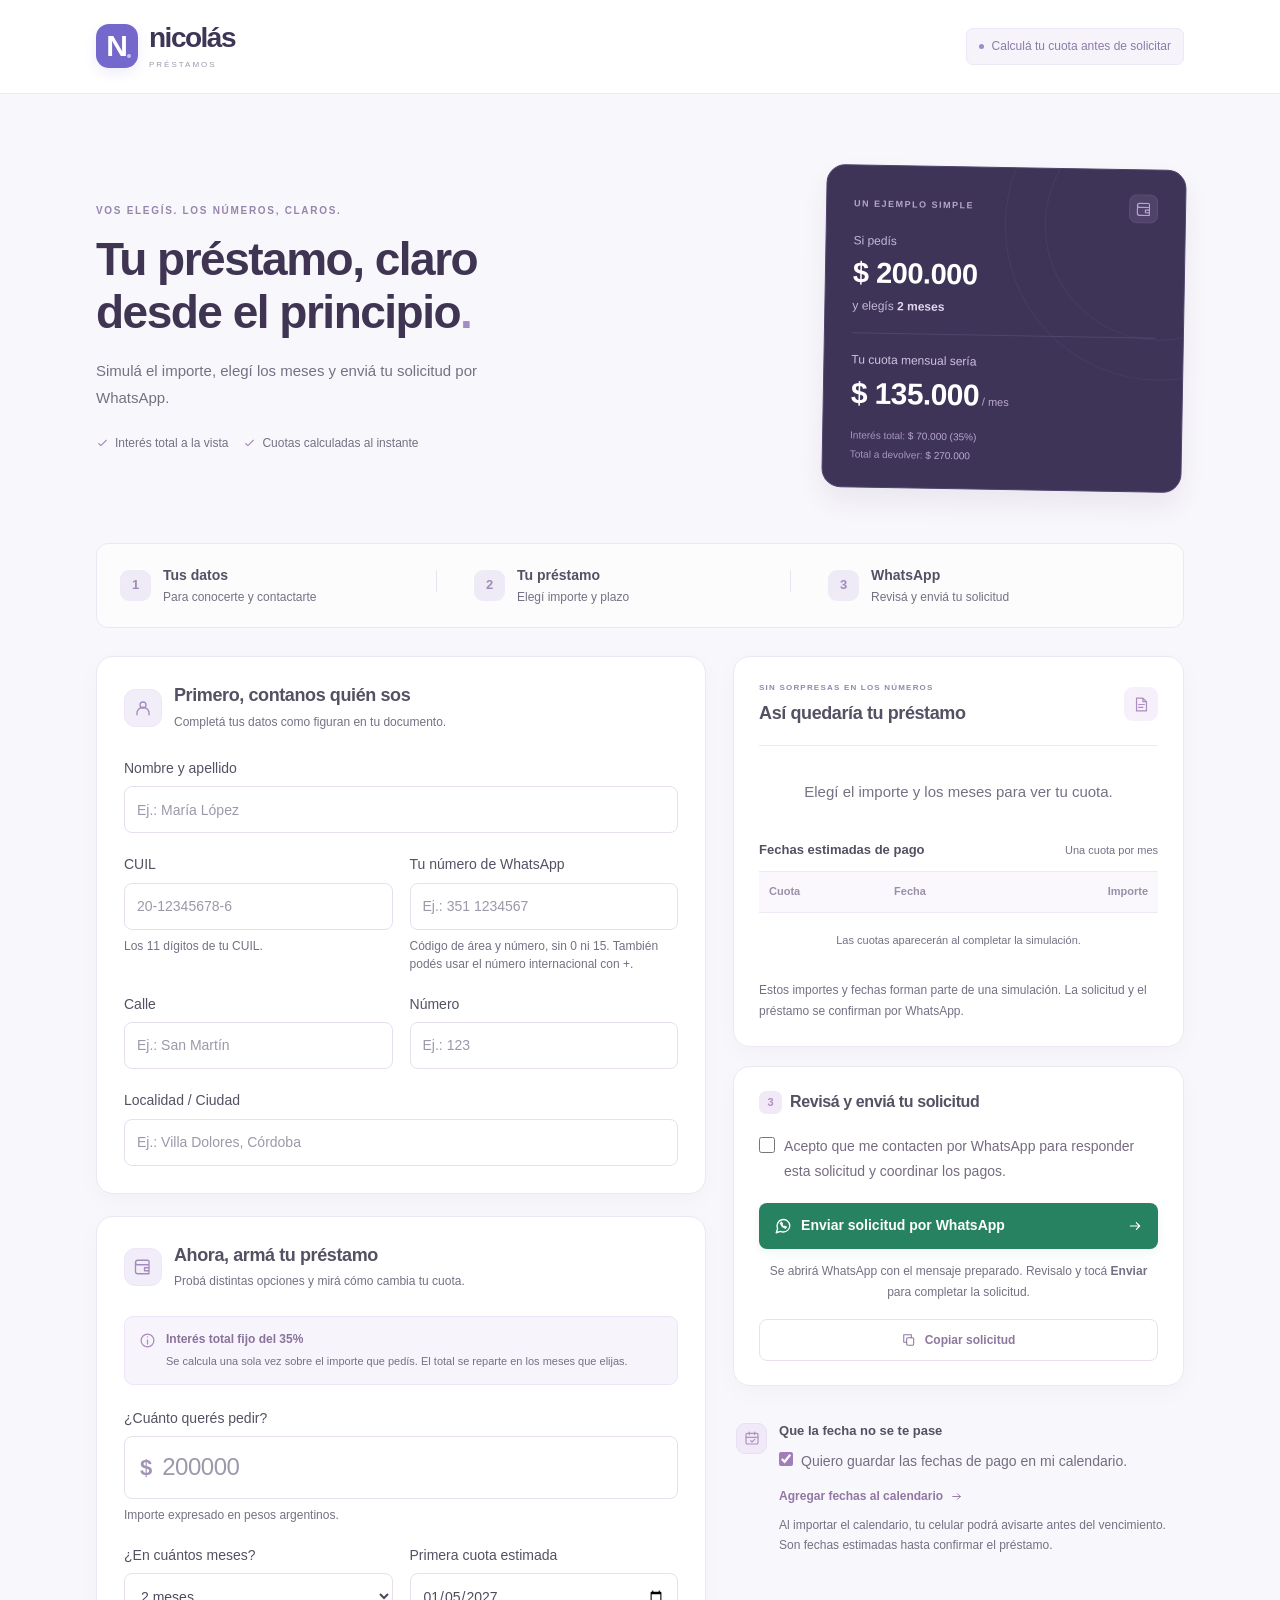
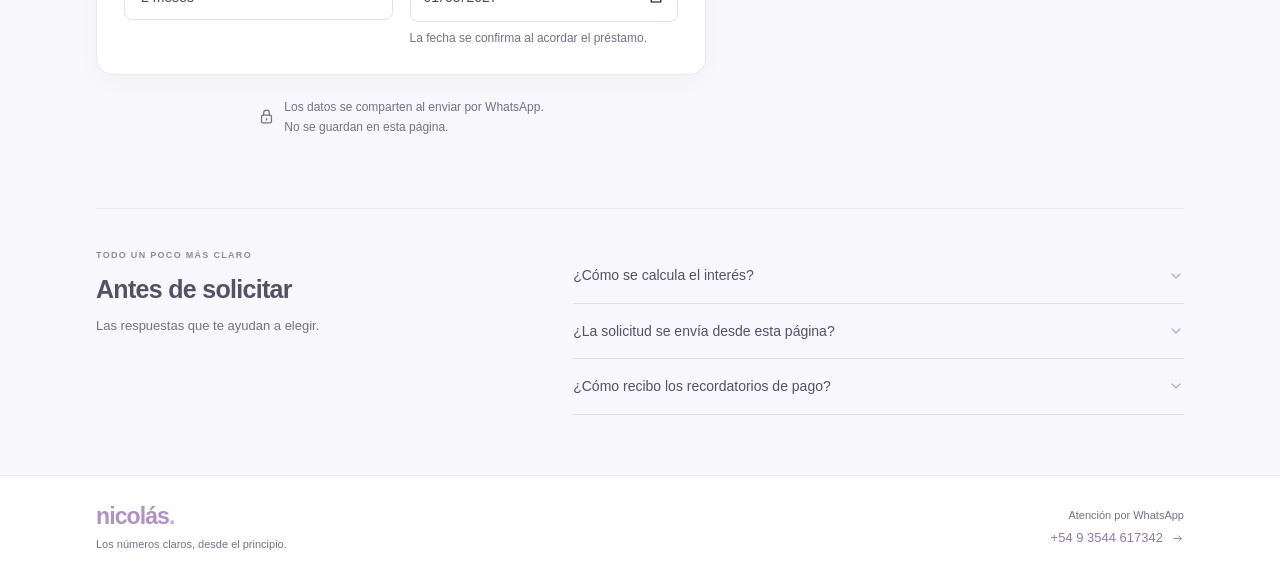
==== commit 1e7a9aac: "Change client loan request interest to 35 percent total" ====
--- a/client-request/index.html
+++ b/client-request/index.html
@@ -37,7 +37,7 @@
   <main class="page-shell">
     <section class="hero" aria-labelledby="hero-title">
       <div class="hero-copy"><span class="eyebrow">VOS ELEGÍS. LOS NÚMEROS, CLAROS.</span><h1 id="hero-title">Tu préstamo, claro<br>desde el principio<span>.</span></h1><p>Simulá el importe, elegí los meses y enviá tu solicitud por WhatsApp.</p><div class="hero-note"><span><svg class="icon"><use href="#icon-check"/></svg>Interés total a la vista</span><span><svg class="icon"><use href="#icon-check"/></svg>Cuotas calculadas al instante</span></div></div>
-      <aside class="example-card" aria-label="Ejemplo de un préstamo de 200.000 pesos en dos meses"><div class="example-top"><span class="example-label">UN EJEMPLO SIMPLE</span><span class="example-icon"><svg class="icon"><use href="#icon-wallet"/></svg></span></div><div class="example-amount"><span>Si pedís</span><strong>$ 200.000</strong><span>y elegís <b>2 meses</b></span></div><div class="example-divider"></div><div class="example-result"><span>Tu cuota mensual sería</span><strong>$ 140.000<span> / mes</span></strong></div><div class="example-bottom"><span>Interés total: <b>$ 80.000 (40%)</b></span><span>Total a devolver: <b>$ 280.000</b></span></div><span class="example-orbit orbit-one" aria-hidden="true"></span><span class="example-orbit orbit-two" aria-hidden="true"></span></aside>
+      <aside class="example-card" aria-label="Ejemplo de un préstamo de 200.000 pesos en dos meses"><div class="example-top"><span class="example-label">UN EJEMPLO SIMPLE</span><span class="example-icon"><svg class="icon"><use href="#icon-wallet"/></svg></span></div><div class="example-amount"><span>Si pedís</span><strong>$ 200.000</strong><span>y elegís <b>2 meses</b></span></div><div class="example-divider"></div><div class="example-result"><span>Tu cuota mensual sería</span><strong>$ 135.000<span> / mes</span></strong></div><div class="example-bottom"><span>Interés total: <b>$ 70.000 (35%)</b></span><span>Total a devolver: <b>$ 270.000</b></span></div><span class="example-orbit orbit-one" aria-hidden="true"></span><span class="example-orbit orbit-two" aria-hidden="true"></span></aside>
     </section>
 
     <ol class="steps" aria-label="Cómo solicitar tu préstamo"><li><span class="step-number">1</span><div><strong>Tus datos</strong><span>Para conocerte y contactarte</span></div></li><li><span class="step-number">2</span><div><strong>Tu préstamo</strong><span>Elegí importe y plazo</span></div></li><li><span class="step-number">3</span><div><strong>WhatsApp</strong><span>Revisá y enviá tu solicitud</span></div></li></ol>
@@ -59,7 +59,7 @@
 
           <section class="form-card" aria-labelledby="loan-title">
             <div class="card-header"><span class="section-icon"><svg class="icon"><use href="#icon-wallet"/></svg></span><div><h2 id="loan-title">Ahora, armá tu préstamo</h2><p>Probá distintas opciones y mirá cómo cambia tu cuota.</p></div></div>
-            <div class="rate-note"><svg class="icon"><use href="#icon-info"/></svg><div><strong>Interés total fijo del 40%</strong><p>Se calcula una sola vez sobre el importe que pedís. El total se reparte en los meses que elijas.</p></div></div>
+            <div class="rate-note"><svg class="icon"><use href="#icon-info"/></svg><div><strong>Interés total fijo del 35%</strong><p>Se calcula una sola vez sobre el importe que pedís. El total se reparte en los meses que elijas.</p></div></div>
             <div class="form-grid">
               <div class="field field-full"><label for="principal">¿Cuánto querés pedir?</label><div class="amount-input"><span aria-hidden="true">$</span><input id="principal" name="principal" type="number" inputmode="decimal" min="0.01" max="1000000000" step="0.01" required placeholder="200000" aria-describedby="principal-help error-principal"></div><small id="principal-help">Importe expresado en pesos argentinos.</small><span class="field-error" id="error-principal"></span></div>
               <div class="field"><label for="term_months">¿En cuántos meses?</label><select id="term_months" name="term_months" required aria-describedby="error-term_months"><option value="1">1 mes</option><option value="2" selected>2 meses</option><option value="3">3 meses</option><option value="4">4 meses</option><option value="5">5 meses</option><option value="6">6 meses</option><option value="7">7 meses</option><option value="8">8 meses</option><option value="9">9 meses</option><option value="10">10 meses</option><option value="11">11 meses</option><option value="12">12 meses</option><option value="13">13 meses</option><option value="14">14 meses</option><option value="15">15 meses</option><option value="16">16 meses</option><option value="17">17 meses</option><option value="18">18 meses</option><option value="19">19 meses</option><option value="20">20 meses</option><option value="21">21 meses</option><option value="22">22 meses</option><option value="23">23 meses</option><option value="24">24 meses</option></select><span class="field-error" id="error-term_months"></span></div>
@@ -94,7 +94,7 @@
       </div>
     </form>
 
-    <section class="faq" aria-labelledby="faq-title"><div class="faq-intro"><span class="eyebrow">TODO UN POCO MÁS CLARO</span><h2 id="faq-title">Antes de solicitar</h2><p>Las respuestas que te ayudan a elegir.</p></div><div class="faq-list"><details><summary>¿Cómo se calcula el interés?<svg class="icon"><use href="#icon-chevron"/></svg></summary><p>El interés es del <strong>40% total sobre el importe solicitado</strong>. Por ejemplo, si pedís $ 200.000, el interés total es $ 80.000 y el total a devolver es $ 280.000. Si elegís 2 meses, son 2 cuotas de $ 140.000. Cambiar los meses distribuye el mismo total entre más o menos cuotas.</p></details><details><summary>¿La solicitud se envía desde esta página?<svg class="icon"><use href="#icon-chevron"/></svg></summary><p>Al tocar “Enviar solicitud por WhatsApp”, se abre un mensaje con tus datos y la simulación. Revisalo y tocá <strong>Enviar en WhatsApp</strong>. Preparar el mensaje no envía la solicitud ni confirma el préstamo.</p></details><details><summary>¿Cómo recibo los recordatorios de pago?<svg class="icon"><use href="#icon-chevron"/></svg></summary><p>Podés descargar las fechas e importarlas en el calendario de tu celular. Tu calendario podrá mostrarte avisos según su configuración. Esta página no envía recordatorios automáticos por WhatsApp. Las fechas son estimadas hasta confirmar el préstamo.</p></details></div></section>
+    <section class="faq" aria-labelledby="faq-title"><div class="faq-intro"><span class="eyebrow">TODO UN POCO MÁS CLARO</span><h2 id="faq-title">Antes de solicitar</h2><p>Las respuestas que te ayudan a elegir.</p></div><div class="faq-list"><details><summary>¿Cómo se calcula el interés?<svg class="icon"><use href="#icon-chevron"/></svg></summary><p>El interés es del <strong>35% total sobre el importe solicitado</strong>. Por ejemplo, si pedís $ 200.000, el interés total es $ 70.000 y el total a devolver es $ 270.000. Si elegís 2 meses, son 2 cuotas de $ 135.000. Cambiar los meses distribuye el mismo total entre más o menos cuotas.</p></details><details><summary>¿La solicitud se envía desde esta página?<svg class="icon"><use href="#icon-chevron"/></svg></summary><p>Al tocar “Enviar solicitud por WhatsApp”, se abre un mensaje con tus datos y la simulación. Revisalo y tocá <strong>Enviar en WhatsApp</strong>. Preparar el mensaje no envía la solicitud ni confirma el préstamo.</p></details><details><summary>¿Cómo recibo los recordatorios de pago?<svg class="icon"><use href="#icon-chevron"/></svg></summary><p>Podés descargar las fechas e importarlas en el calendario de tu celular. Tu calendario podrá mostrarte avisos según su configuración. Esta página no envía recordatorios automáticos por WhatsApp. Las fechas son estimadas hasta confirmar el préstamo.</p></details></div></section>
   </main>
 
   <footer class="site-footer"><div class="footer-inner"><div><span class="footer-brand">nicolás<span>.</span></span><p>Los números claros, desde el principio.</p></div><div class="footer-contact"><span>Atención por WhatsApp</span><a href="https://wa.me/5493544617342" target="_blank" rel="noopener noreferrer">+54 9 3544 617342<svg class="icon"><use href="#icon-arrow"/></svg></a></div></div></footer>
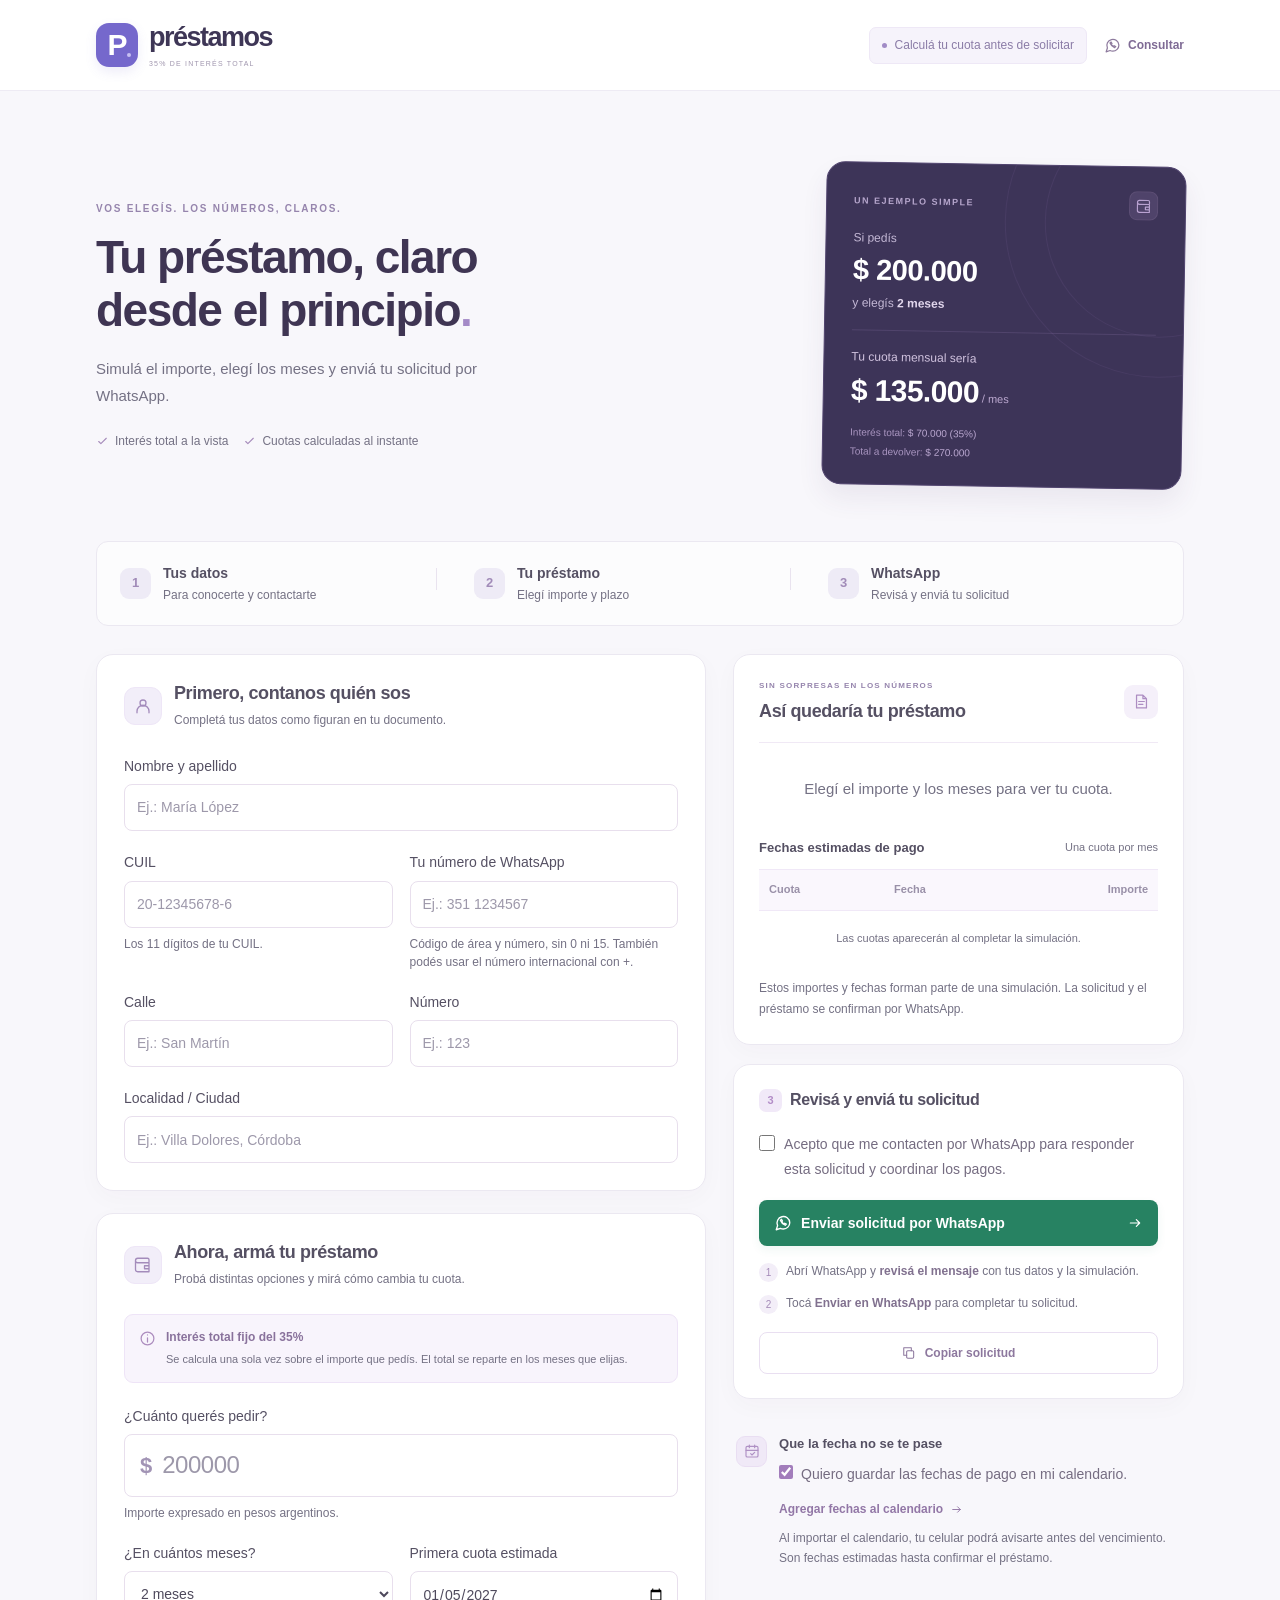
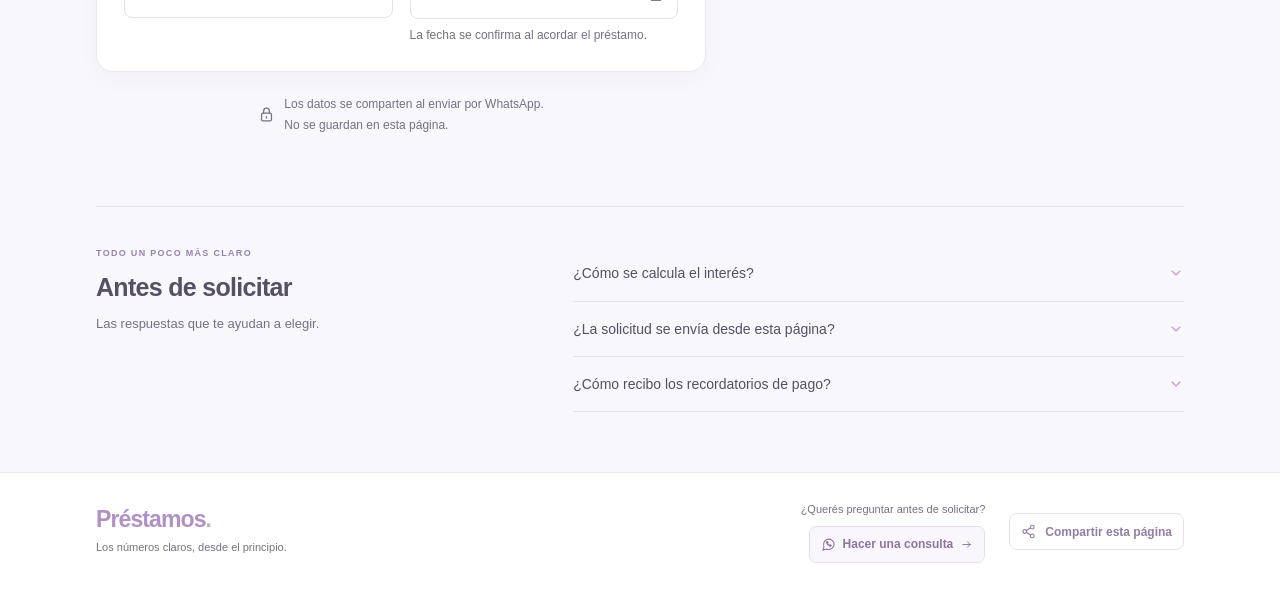
==== commit f47da460: "Brand customer page as Prestamos and improve WhatsApp and page sharing" ====
--- a/client-request/index.html
+++ b/client-request/index.html
@@ -4,9 +4,9 @@
   <meta charset="utf-8">
   <meta name="viewport" content="width=device-width, initial-scale=1">
   <meta name="theme-color" content="#282344">
-  <meta name="description" content="Simulá tu préstamo con Nicolás. Conocé el importe de tus cuotas y prepará tu solicitud por WhatsApp.">
-  <title>Solicitá tu préstamo · Nicolás</title>
-  <link rel="icon" href="data:image/svg+xml,%3Csvg xmlns='http://www.w3.org/2000/svg' viewBox='0 0 64 64'%3E%3Crect width='64' height='64' rx='18' fill='%236960df'/%3E%3Ctext x='32' y='45' text-anchor='middle' font-family='Arial' font-size='43' font-weight='700' fill='white'%3EN%3C/text%3E%3C/svg%3E">
+  <meta name="description" content="Simulá tu préstamo. Conocé el importe de tus cuotas y prepará tu solicitud por WhatsApp.">
+  <title>Préstamos | Solicitá tu préstamo</title>
+  <link rel="icon" href="data:image/svg+xml,%3Csvg xmlns='http://www.w3.org/2000/svg' viewBox='0 0 64 64'%3E%3Crect width='64' height='64' rx='18' fill='%236960df'/%3E%3Ctext x='32' y='45' text-anchor='middle' font-family='Arial' font-size='43' font-weight='700' fill='white'%3EP%3C/text%3E%3C/svg%3E">
   <link rel="stylesheet" href="./styles.css">
   <script src="./loan-core.js" defer></script>
   <script src="./app.js" defer></script>
@@ -24,13 +24,14 @@
     <symbol id="icon-lock" viewBox="0 0 24 24"><rect x="5" y="10" width="14" height="11" rx="2"/><path d="M8 10V7a4 4 0 0 1 8 0v3m-4 5v2"/></symbol>
     <symbol id="icon-chevron" viewBox="0 0 24 24"><path d="m6 9 6 6 6-6"/></symbol>
     <symbol id="icon-info" viewBox="0 0 24 24"><circle cx="12" cy="12" r="9"/><path d="M12 11v6m0-10h.01"/></symbol>
+    <symbol id="icon-share" viewBox="0 0 24 24"><circle cx="18" cy="5" r="3"/><circle cx="6" cy="12" r="3"/><circle cx="18" cy="19" r="3"/><path d="m8.6 10.5 6.8-4m-6.8 7 6.8 4"/></symbol>
     <symbol id="icon-document" viewBox="0 0 24 24"><path d="M14 3H5v18h14V8l-5-5Zm0 0v5h5M8 12h8m-8 4h6"/></symbol>
   </defs></svg>
 
   <header class="site-header">
     <div class="header-inner">
-      <a class="brand" href="#" aria-label="Nicolás, inicio"><span class="brand-mark">N<span></span></span><span class="brand-name">nicolás<span>PRÉSTAMOS</span></span></a>
-      <span class="header-badge"><span class="badge-dot"></span>Calculá tu cuota antes de solicitar</span>
+      <a class="brand" href="#" aria-label="Préstamos, inicio"><span class="brand-mark">P<span></span></span><span class="brand-name">préstamos<span>35% DE INTERÉS TOTAL</span></span></a>
+      <div class="header-actions"><span class="header-badge"><span class="badge-dot"></span>Calculá tu cuota antes de solicitar</span><a class="header-consult" href="https://wa.me/5493544617342?text=Hola%2C%20quisiera%20hacer%20una%20consulta%20sobre%20los%20pr%C3%A9stamos." target="_blank" rel="noopener noreferrer" aria-label="Hacer una consulta por WhatsApp"><svg class="icon"><use href="#icon-chat"/></svg>Consultar</a></div>
     </div>
   </header>
 
@@ -84,9 +85,10 @@
             <div class="field consent-field"><label class="checkbox-label" for="contact_consent"><input id="contact_consent" name="contact_consent" type="checkbox" required aria-describedby="error-contact_consent"><span>Acepto que me contacten por WhatsApp para responder esta solicitud y coordinar los pagos.</span></label><span class="field-error" id="error-contact_consent"></span></div>
             <p id="form-error" class="form-error" role="alert" hidden></p>
             <button id="send-request" class="btn btn-whatsapp btn-full" type="submit"><svg class="icon"><use href="#icon-chat"/></svg>Enviar solicitud por WhatsApp<svg class="icon action-arrow"><use href="#icon-arrow"/></svg></button>
-            <p class="send-explanation">Se abrirá WhatsApp con el mensaje preparado. Revisalo y tocá <strong>Enviar</strong> para completar la solicitud.</p>
+            <ol class="send-explanation send-steps" aria-label="Cómo completar el envío"><li><span>1</span><p>Abrí WhatsApp y <strong>revisá el mensaje</strong> con tus datos y la simulación.</p></li><li><span>2</span><p>Tocá <strong>Enviar en WhatsApp</strong> para completar tu solicitud.</p></li></ol>
             <button id="copy-request" class="btn btn-secondary btn-full copy-button" type="button"><svg class="icon"><use href="#icon-copy"/></svg>Copiar solicitud</button>
             <div id="send-status" class="status-card" role="status" aria-live="polite" hidden></div>
+            <div id="whatsapp-actions" class="whatsapp-actions" hidden><a id="reopen-whatsapp" class="btn btn-whatsapp btn-full" href="https://wa.me/5493544617342" target="_blank" rel="noopener noreferrer"><svg class="icon"><use href="#icon-chat"/></svg>Abrir mi solicitud en WhatsApp</a><a id="direct-whatsapp" class="btn btn-secondary btn-full" href="https://wa.me/5493544617342?text=Hola%2C%20quisiera%20hacer%20una%20consulta%20sobre%20los%20pr%C3%A9stamos." target="_blank" rel="noopener noreferrer">Hablar por WhatsApp<svg class="icon"><use href="#icon-arrow"/></svg></a></div>
           </section>
 
           <section class="reminder-card" aria-labelledby="reminder-title"><span class="reminder-icon"><svg class="icon"><use href="#icon-calendar"/></svg></span><div class="reminder-content"><h2 id="reminder-title">Que la fecha no se te pase</h2><label class="checkbox-label reminder-checkbox" for="remind_me"><input id="remind_me" name="remind_me" type="checkbox" checked><span>Quiero guardar las fechas de pago en mi calendario.</span></label><button id="download-reminders" class="calendar-button" type="button">Agregar fechas al calendario <svg class="icon"><use href="#icon-arrow"/></svg></button><p class="note">Al importar el calendario, tu celular podrá avisarte antes del vencimiento. Son fechas estimadas hasta confirmar el préstamo.</p></div></section>
@@ -97,7 +99,7 @@
     <section class="faq" aria-labelledby="faq-title"><div class="faq-intro"><span class="eyebrow">TODO UN POCO MÁS CLARO</span><h2 id="faq-title">Antes de solicitar</h2><p>Las respuestas que te ayudan a elegir.</p></div><div class="faq-list"><details><summary>¿Cómo se calcula el interés?<svg class="icon"><use href="#icon-chevron"/></svg></summary><p>El interés es del <strong>35% total sobre el importe solicitado</strong>. Por ejemplo, si pedís $ 200.000, el interés total es $ 70.000 y el total a devolver es $ 270.000. Si elegís 2 meses, son 2 cuotas de $ 135.000. Cambiar los meses distribuye el mismo total entre más o menos cuotas.</p></details><details><summary>¿La solicitud se envía desde esta página?<svg class="icon"><use href="#icon-chevron"/></svg></summary><p>Al tocar “Enviar solicitud por WhatsApp”, se abre un mensaje con tus datos y la simulación. Revisalo y tocá <strong>Enviar en WhatsApp</strong>. Preparar el mensaje no envía la solicitud ni confirma el préstamo.</p></details><details><summary>¿Cómo recibo los recordatorios de pago?<svg class="icon"><use href="#icon-chevron"/></svg></summary><p>Podés descargar las fechas e importarlas en el calendario de tu celular. Tu calendario podrá mostrarte avisos según su configuración. Esta página no envía recordatorios automáticos por WhatsApp. Las fechas son estimadas hasta confirmar el préstamo.</p></details></div></section>
   </main>
 
-  <footer class="site-footer"><div class="footer-inner"><div><span class="footer-brand">nicolás<span>.</span></span><p>Los números claros, desde el principio.</p></div><div class="footer-contact"><span>Atención por WhatsApp</span><a href="https://wa.me/5493544617342" target="_blank" rel="noopener noreferrer">+54 9 3544 617342<svg class="icon"><use href="#icon-arrow"/></svg></a></div></div></footer>
+  <footer class="site-footer"><div class="footer-inner"><div><span class="footer-brand">Préstamos<span>.</span></span><p>Los números claros, desde el principio.</p></div><div class="footer-actions"><div class="footer-contact"><span>¿Querés preguntar antes de solicitar?</span><a class="consult-button" href="https://wa.me/5493544617342?text=Hola%2C%20quisiera%20hacer%20una%20consulta%20sobre%20los%20pr%C3%A9stamos." target="_blank" rel="noopener noreferrer"><svg class="icon"><use href="#icon-chat"/></svg>Hacer una consulta<svg class="icon"><use href="#icon-arrow"/></svg></a></div><button id="share-page" class="btn btn-secondary share-button" type="button"><svg class="icon"><use href="#icon-share"/></svg>Compartir esta página</button></div><p id="share-status" class="share-status" role="status" aria-live="polite" hidden></p></div></footer>
   <noscript><div class="noscript-message">Activá JavaScript para calcular tus cuotas y preparar la solicitud por WhatsApp.</div></noscript>
 </body>
 </html>
--- a/client-request/styles.css
+++ b/client-request/styles.css
@@ -20,3 +20,14 @@
 .field label{font-size:14px}.checkbox-label,.reminder-checkbox{font-size:14px!important}.btn-whatsapp{font-size:14px}
 
 #copy-fallback{display:grid;gap:9px;width:100%;min-width:0;margin-top:16px;padding:15px;border:1px solid #e8deef;border-radius:9px;background:#faf7fc}#copy-fallback label,#copy-fallback .label{display:block;font-size:13px;line-height:1.7;font-weight:550;color:#71637f}#copy-fallback-text{display:block;width:100%;max-width:100%;min-width:0;min-height:180px;padding:12px;border:1px solid #dfd3e9;border-radius:7px;background:#fff;color:#665d73;font:inherit;font-size:12px;line-height:1.7;white-space:pre-wrap;overflow-wrap:anywhere;resize:vertical}#copy-fallback-text:focus-visible{outline:3px solid #a99ade;outline-offset:3px}#copy-fallback p{font-size:12px;line-height:1.7;color:var(--muted)}
+
+/* Direct questions and sharing stay separate from the loan application. */
+.header-actions{display:flex;align-items:center;justify-content:flex-end;gap:17px}.header-consult{display:inline-flex;align-items:center;gap:7px;color:#7f6b95;font-size:12px;font-weight:550;white-space:nowrap;padding:8px 0}.header-consult .icon{width:17px;height:17px;color:#8e7b9e}.header-consult:hover{color:var(--primary-dark);text-decoration:underline;text-underline-offset:3px}.brand-name{font-size:27px}.brand-name>span{font-size:7px;letter-spacing:1.2px}.brand-mark{padding-right:0;letter-spacing:-1px}.send-steps{display:grid;gap:10px;list-style:none;margin:15px 0 17px;padding:0;text-align:left}.send-steps>li{display:flex;gap:8px;align-items:flex-start}.send-steps>li>span{display:grid;place-items:center;flex-shrink:0;min-width:19px;height:19px;background:#f3eef8;color:#a48ab8;border-radius:50%;font-size:10px;line-height:1.2;margin-top:2px}.send-steps p{margin:0;font-size:12px;line-height:1.8;color:var(--muted)}.send-steps strong{font-weight:550;color:#81718f}.whatsapp-actions{display:grid;gap:10px;padding-top:15px;margin-top:16px;border-top:1px solid #eee5f4}.whatsapp-actions .btn{font-size:13px;min-height:43px}.whatsapp-actions .btn-whatsapp{font-size:13px}.footer-inner{display:grid;grid-template-columns:minmax(0,1fr) auto;align-items:center;gap:15px 24px}.footer-actions{display:flex;align-items:center;gap:24px}.footer-contact>span{font-size:11px;line-height:1.7}.footer-contact>a.consult-button{display:inline-flex;justify-content:center;align-items:center;gap:7px;border:1px solid #e5ddec;border-radius:7px;background:#faf7fc;color:#8d759f;padding:8px 11px;font-size:12px;font-weight:550;margin-top:3px}.footer-contact>a.consult-button:hover{background:#f2eaf8;border-color:#d9c8e5}.consult-button .icon{width:15px;height:15px}.consult-button .icon:last-child{width:13px;height:13px}.share-button{font-size:12px;min-height:37px;padding:8px 11px;color:#927ea4;white-space:normal}.share-button .icon{width:15px;height:15px}.share-status{grid-column:1/-1;width:100%;font-size:12px!important;line-height:1.8;margin:0!important;max-width:none!important;color:#8b789c!important;text-align:right}.share-status a{color:var(--primary-dark);text-decoration:underline;overflow-wrap:anywhere}.share-status input,.share-status textarea{width:100%;max-width:100%;min-width:0;font:inherit;font-size:12px;color:#71617f;border:1px solid #e1d4eb;background:#fff;border-radius:7px;padding:9px;margin-top:8px}.share-status button{font:inherit}
+@media(max-width:1000px){.header-badge{display:none}.brand-name{font-size:27px}.footer-actions{gap:16px}.share-button{font-size:11px;padding:8px 10px}}
+@media(max-width:760px){.header-actions{gap:0}.header-consult{font-size:12px;gap:6px}.brand-name{font-size:27px}.brand-name>span{font-size:7px;letter-spacing:1px}.footer-inner{gap:17px}.footer-actions{flex-direction:column;align-items:flex-end;gap:11px}.footer-contact>span{font-size:10px}.footer-contact>a.consult-button{font-size:12px;padding:8px 10px}.share-button{font-size:11px;min-height:34px;padding:7px 10px}.share-status{text-align:left}.send-steps p{font-size:13px}.send-steps>li>span{width:20px;height:20px;margin-top:3px}}
+@media(max-width:560px){.brand{gap:9px}.brand-name{font-size:25px}.brand-name>span{font-size:6px;letter-spacing:1px;margin-top:6px}.header-consult{font-size:11px}.header-consult .icon{width:16px;height:16px}.footer-inner{grid-template-columns:minmax(0,1fr) auto;gap:14px;align-items:start}.footer-brand{font-size:22px}.footer-inner p{max-width:145px}.footer-contact>span{max-width:160px;font-size:10px}.footer-contact>a.consult-button{font-size:11px;padding:8px}.share-button{font-size:11px;padding:7px 9px;min-height:33px}.share-button .icon{width:14px;height:14px}.send-steps{gap:10px}.send-steps p{font-size:12px}.send-steps>li>span{width:19px;height:19px;margin-top:2px}.whatsapp-actions .btn{font-size:12px;padding:11px 10px}.whatsapp-actions .btn-whatsapp{font-size:12px}.share-status{font-size:12px!important}}
+@media(max-width:370px){.brand-name{font-size:23px}.brand-name>span{font-size:6px;letter-spacing:.7px}.brand{gap:8px}.header-consult{font-size:10px;gap:5px}.header-consult .icon{width:15px;height:15px}.footer-brand{font-size:20px}.footer-contact>a.consult-button{font-size:10px;padding:7px}.share-button{font-size:10px;padding:7px}.share-button .icon{width:13px;height:13px}.footer-inner p{font-size:9px;max-width:120px}.footer-contact>span{max-width:145px;font-size:9px}}
+
+#share-fallback{display:grid;gap:8px;width:100%;max-width:100%;min-width:0;margin-top:12px;padding:14px;border:1px solid #e6dced;border-radius:9px;background:#faf7fc;text-align:left}#share-fallback label{display:block;font-size:13px;font-weight:550;line-height:1.7;color:#71637f}#share-url-fallback{display:block;width:100%;max-width:100%;min-width:0;min-height:42px;padding:10px 11px;border:1px solid #ddd0e8;border-radius:7px;background:#fff;color:#685b75;font:inherit;font-size:12px;line-height:1.6;white-space:nowrap;overflow-x:auto;text-overflow:clip}#share-url-fallback:focus-visible{outline:3px solid #a99ade;outline-offset:3px}@media(max-width:560px){#share-fallback{padding:12px}#share-fallback label{font-size:13px}#share-url-fallback{font-size:12px}}
+
+#share-fallback{grid-column:1/-1}@media(max-width:370px){.summary-item>strong,.summary-item>dd{font-size:18px}}
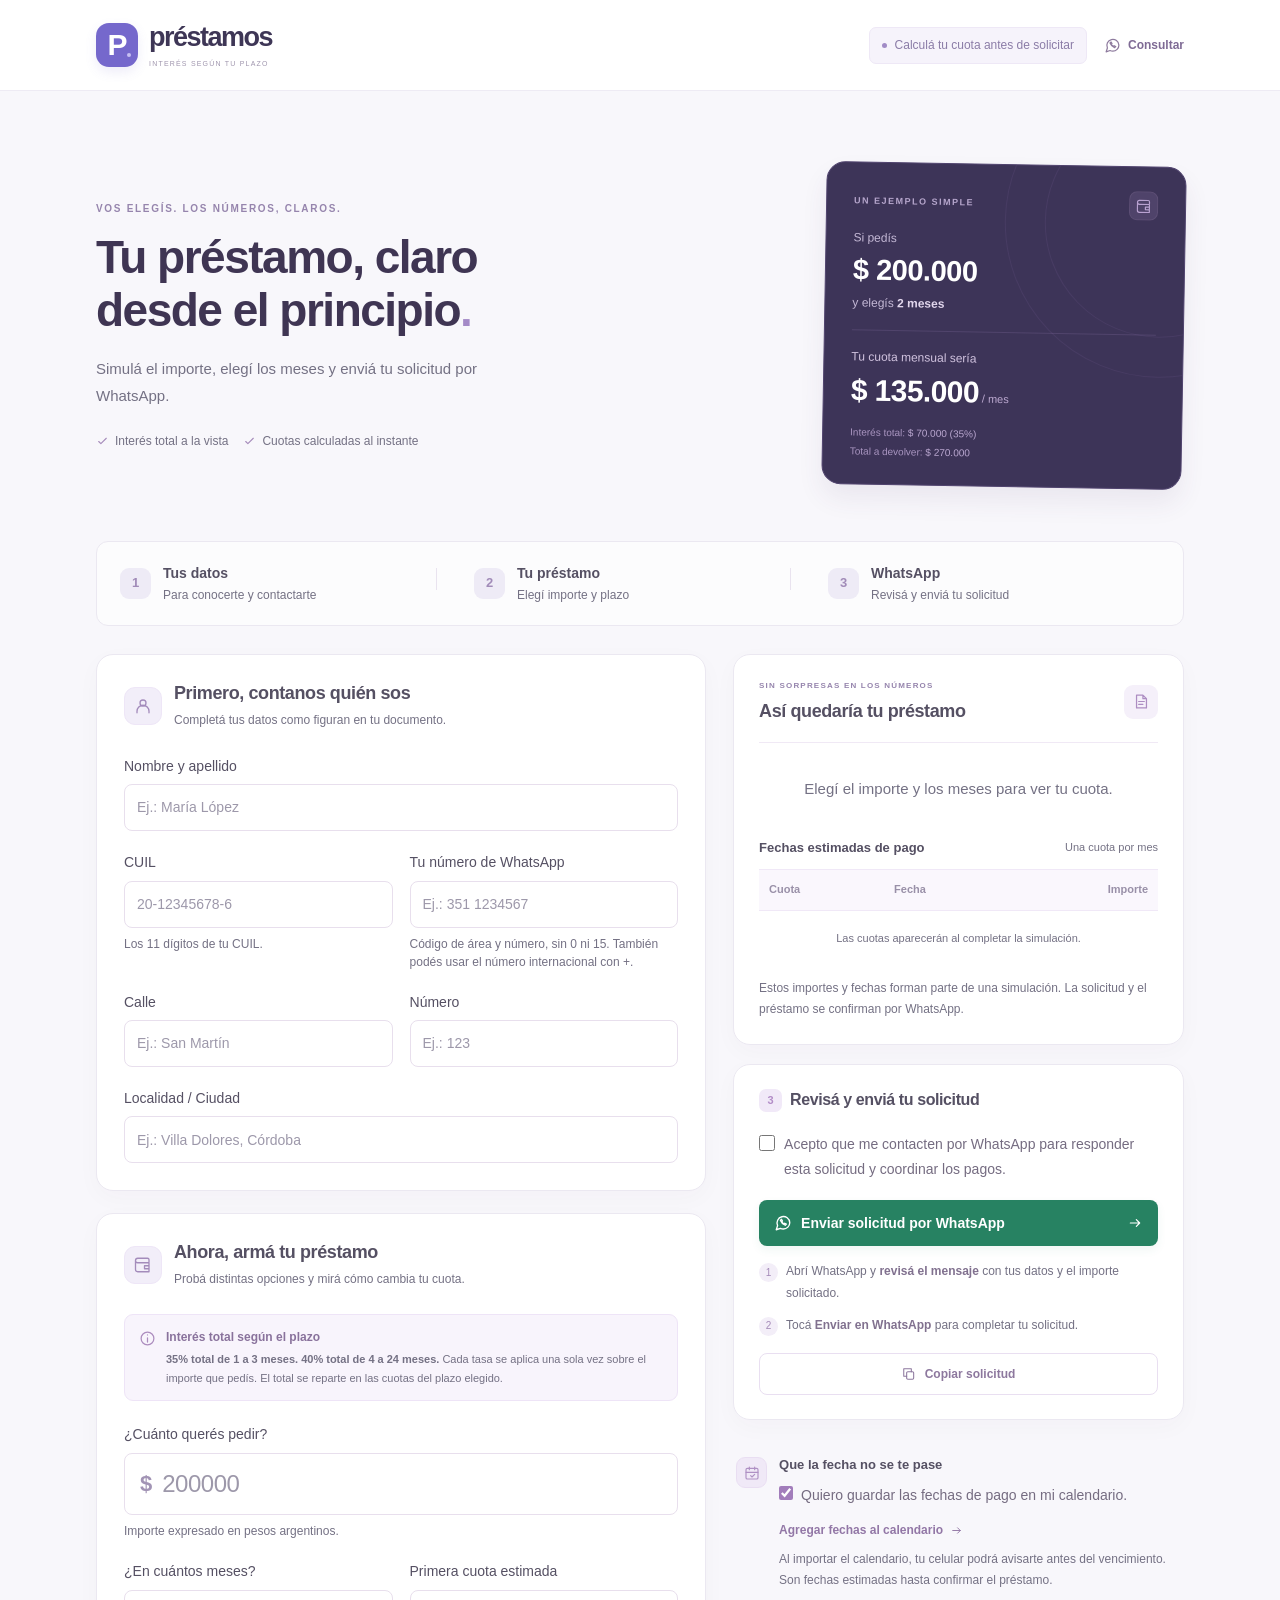
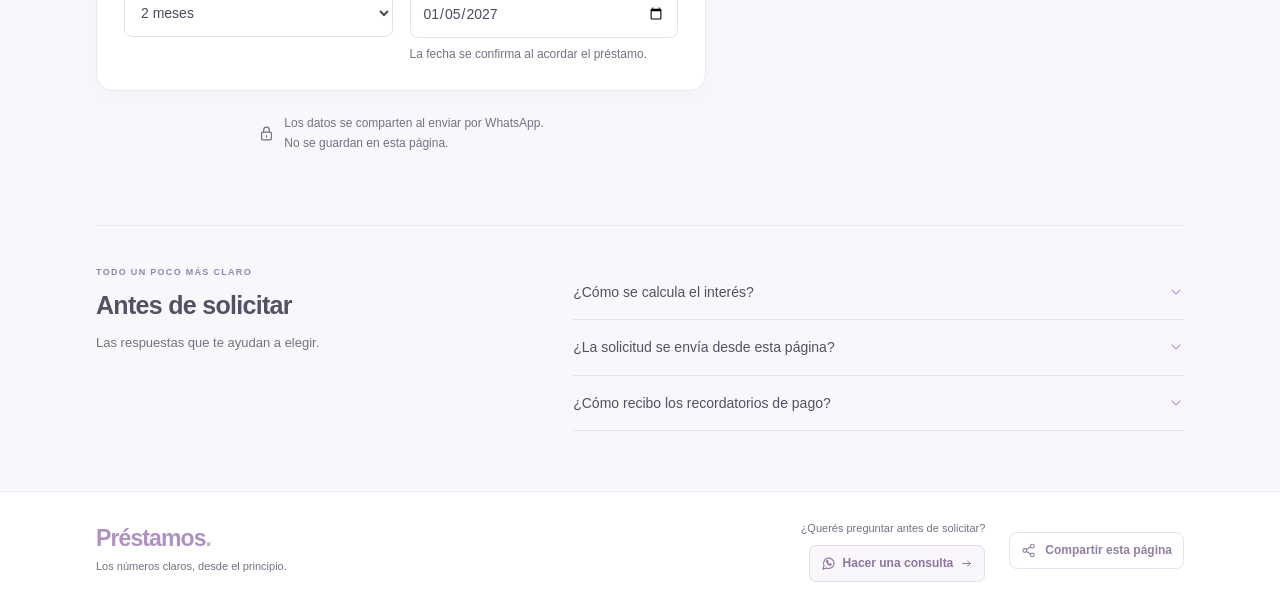
==== commit 53f667ae: "Simplify loan WhatsApp request and apply interest by loan term" ====
--- a/client-request/index.html
+++ b/client-request/index.html
@@ -30,7 +30,7 @@
 
   <header class="site-header">
     <div class="header-inner">
-      <a class="brand" href="#" aria-label="Préstamos, inicio"><span class="brand-mark">P<span></span></span><span class="brand-name">préstamos<span>35% DE INTERÉS TOTAL</span></span></a>
+      <a class="brand" href="#" aria-label="Préstamos, inicio"><span class="brand-mark">P<span></span></span><span class="brand-name">préstamos<span>INTERÉS SEGÚN TU PLAZO</span></span></a>
       <div class="header-actions"><span class="header-badge"><span class="badge-dot"></span>Calculá tu cuota antes de solicitar</span><a class="header-consult" href="https://wa.me/5493544617342?text=Hola%2C%20quisiera%20hacer%20una%20consulta%20sobre%20los%20pr%C3%A9stamos." target="_blank" rel="noopener noreferrer" aria-label="Hacer una consulta por WhatsApp"><svg class="icon"><use href="#icon-chat"/></svg>Consultar</a></div>
     </div>
   </header>
@@ -60,7 +60,7 @@
 
           <section class="form-card" aria-labelledby="loan-title">
             <div class="card-header"><span class="section-icon"><svg class="icon"><use href="#icon-wallet"/></svg></span><div><h2 id="loan-title">Ahora, armá tu préstamo</h2><p>Probá distintas opciones y mirá cómo cambia tu cuota.</p></div></div>
-            <div class="rate-note"><svg class="icon"><use href="#icon-info"/></svg><div><strong>Interés total fijo del 35%</strong><p>Se calcula una sola vez sobre el importe que pedís. El total se reparte en los meses que elijas.</p></div></div>
+            <div class="rate-note"><svg class="icon"><use href="#icon-info"/></svg><div><strong>Interés total según el plazo</strong><p><b>35% total de 1 a 3 meses.</b> <b>40% total de 4 a 24 meses.</b> Cada tasa se aplica una sola vez sobre el importe que pedís. El total se reparte en las cuotas del plazo elegido.</p></div></div>
             <div class="form-grid">
               <div class="field field-full"><label for="principal">¿Cuánto querés pedir?</label><div class="amount-input"><span aria-hidden="true">$</span><input id="principal" name="principal" type="number" inputmode="decimal" min="0.01" max="1000000000" step="0.01" required placeholder="200000" aria-describedby="principal-help error-principal"></div><small id="principal-help">Importe expresado en pesos argentinos.</small><span class="field-error" id="error-principal"></span></div>
               <div class="field"><label for="term_months">¿En cuántos meses?</label><select id="term_months" name="term_months" required aria-describedby="error-term_months"><option value="1">1 mes</option><option value="2" selected>2 meses</option><option value="3">3 meses</option><option value="4">4 meses</option><option value="5">5 meses</option><option value="6">6 meses</option><option value="7">7 meses</option><option value="8">8 meses</option><option value="9">9 meses</option><option value="10">10 meses</option><option value="11">11 meses</option><option value="12">12 meses</option><option value="13">13 meses</option><option value="14">14 meses</option><option value="15">15 meses</option><option value="16">16 meses</option><option value="17">17 meses</option><option value="18">18 meses</option><option value="19">19 meses</option><option value="20">20 meses</option><option value="21">21 meses</option><option value="22">22 meses</option><option value="23">23 meses</option><option value="24">24 meses</option></select><span class="field-error" id="error-term_months"></span></div>
@@ -85,7 +85,7 @@
             <div class="field consent-field"><label class="checkbox-label" for="contact_consent"><input id="contact_consent" name="contact_consent" type="checkbox" required aria-describedby="error-contact_consent"><span>Acepto que me contacten por WhatsApp para responder esta solicitud y coordinar los pagos.</span></label><span class="field-error" id="error-contact_consent"></span></div>
             <p id="form-error" class="form-error" role="alert" hidden></p>
             <button id="send-request" class="btn btn-whatsapp btn-full" type="submit"><svg class="icon"><use href="#icon-chat"/></svg>Enviar solicitud por WhatsApp<svg class="icon action-arrow"><use href="#icon-arrow"/></svg></button>
-            <ol class="send-explanation send-steps" aria-label="Cómo completar el envío"><li><span>1</span><p>Abrí WhatsApp y <strong>revisá el mensaje</strong> con tus datos y la simulación.</p></li><li><span>2</span><p>Tocá <strong>Enviar en WhatsApp</strong> para completar tu solicitud.</p></li></ol>
+            <ol class="send-explanation send-steps" aria-label="Cómo completar el envío"><li><span>1</span><p>Abrí WhatsApp y <strong>revisá el mensaje</strong> con tus datos y el importe solicitado.</p></li><li><span>2</span><p>Tocá <strong>Enviar en WhatsApp</strong> para completar tu solicitud.</p></li></ol>
             <button id="copy-request" class="btn btn-secondary btn-full copy-button" type="button"><svg class="icon"><use href="#icon-copy"/></svg>Copiar solicitud</button>
             <div id="send-status" class="status-card" role="status" aria-live="polite" hidden></div>
             <div id="whatsapp-actions" class="whatsapp-actions" hidden><a id="reopen-whatsapp" class="btn btn-whatsapp btn-full" href="https://wa.me/5493544617342" target="_blank" rel="noopener noreferrer"><svg class="icon"><use href="#icon-chat"/></svg>Abrir mi solicitud en WhatsApp</a><a id="direct-whatsapp" class="btn btn-secondary btn-full" href="https://wa.me/5493544617342?text=Hola%2C%20quisiera%20hacer%20una%20consulta%20sobre%20los%20pr%C3%A9stamos." target="_blank" rel="noopener noreferrer">Hablar por WhatsApp<svg class="icon"><use href="#icon-arrow"/></svg></a></div>
@@ -96,7 +96,7 @@
       </div>
     </form>
 
-    <section class="faq" aria-labelledby="faq-title"><div class="faq-intro"><span class="eyebrow">TODO UN POCO MÁS CLARO</span><h2 id="faq-title">Antes de solicitar</h2><p>Las respuestas que te ayudan a elegir.</p></div><div class="faq-list"><details><summary>¿Cómo se calcula el interés?<svg class="icon"><use href="#icon-chevron"/></svg></summary><p>El interés es del <strong>35% total sobre el importe solicitado</strong>. Por ejemplo, si pedís $ 200.000, el interés total es $ 70.000 y el total a devolver es $ 270.000. Si elegís 2 meses, son 2 cuotas de $ 135.000. Cambiar los meses distribuye el mismo total entre más o menos cuotas.</p></details><details><summary>¿La solicitud se envía desde esta página?<svg class="icon"><use href="#icon-chevron"/></svg></summary><p>Al tocar “Enviar solicitud por WhatsApp”, se abre un mensaje con tus datos y la simulación. Revisalo y tocá <strong>Enviar en WhatsApp</strong>. Preparar el mensaje no envía la solicitud ni confirma el préstamo.</p></details><details><summary>¿Cómo recibo los recordatorios de pago?<svg class="icon"><use href="#icon-chevron"/></svg></summary><p>Podés descargar las fechas e importarlas en el calendario de tu celular. Tu calendario podrá mostrarte avisos según su configuración. Esta página no envía recordatorios automáticos por WhatsApp. Las fechas son estimadas hasta confirmar el préstamo.</p></details></div></section>
+    <section class="faq" aria-labelledby="faq-title"><div class="faq-intro"><span class="eyebrow">TODO UN POCO MÁS CLARO</span><h2 id="faq-title">Antes de solicitar</h2><p>Las respuestas que te ayudan a elegir.</p></div><div class="faq-list"><details><summary>¿Cómo se calcula el interés?<svg class="icon"><use href="#icon-chevron"/></svg></summary><p>El interés depende del plazo: <strong>35% total de 1 a 3 meses</strong> y <strong>40% total de 4 a 24 meses</strong>. Se calcula una sola vez sobre el importe solicitado. Por ejemplo, $ 200.000 a 2 meses tiene $ 70.000 de interés y $ 270.000 a devolver, en 2 cuotas de $ 135.000. Si pedís $ 500.000 a 5 meses, el interés es $ 200.000 y el total a devolver es $ 700.000, en 5 cuotas de $ 140.000.</p></details><details><summary>¿La solicitud se envía desde esta página?<svg class="icon"><use href="#icon-chevron"/></svg></summary><p>Al tocar “Enviar solicitud por WhatsApp”, se abre un mensaje con tus datos y el importe solicitado. Revisalo y tocá <strong>Enviar en WhatsApp</strong>. Preparar el mensaje no envía la solicitud ni confirma el préstamo.</p></details><details><summary>¿Cómo recibo los recordatorios de pago?<svg class="icon"><use href="#icon-chevron"/></svg></summary><p>Podés descargar las fechas e importarlas en el calendario de tu celular. Tu calendario podrá mostrarte avisos según su configuración. Esta página no envía recordatorios automáticos por WhatsApp. Las fechas son estimadas hasta confirmar el préstamo.</p></details></div></section>
   </main>
 
   <footer class="site-footer"><div class="footer-inner"><div><span class="footer-brand">Préstamos<span>.</span></span><p>Los números claros, desde el principio.</p></div><div class="footer-actions"><div class="footer-contact"><span>¿Querés preguntar antes de solicitar?</span><a class="consult-button" href="https://wa.me/5493544617342?text=Hola%2C%20quisiera%20hacer%20una%20consulta%20sobre%20los%20pr%C3%A9stamos." target="_blank" rel="noopener noreferrer"><svg class="icon"><use href="#icon-chat"/></svg>Hacer una consulta<svg class="icon"><use href="#icon-arrow"/></svg></a></div><button id="share-page" class="btn btn-secondary share-button" type="button"><svg class="icon"><use href="#icon-share"/></svg>Compartir esta página</button></div><p id="share-status" class="share-status" role="status" aria-live="polite" hidden></p></div></footer>
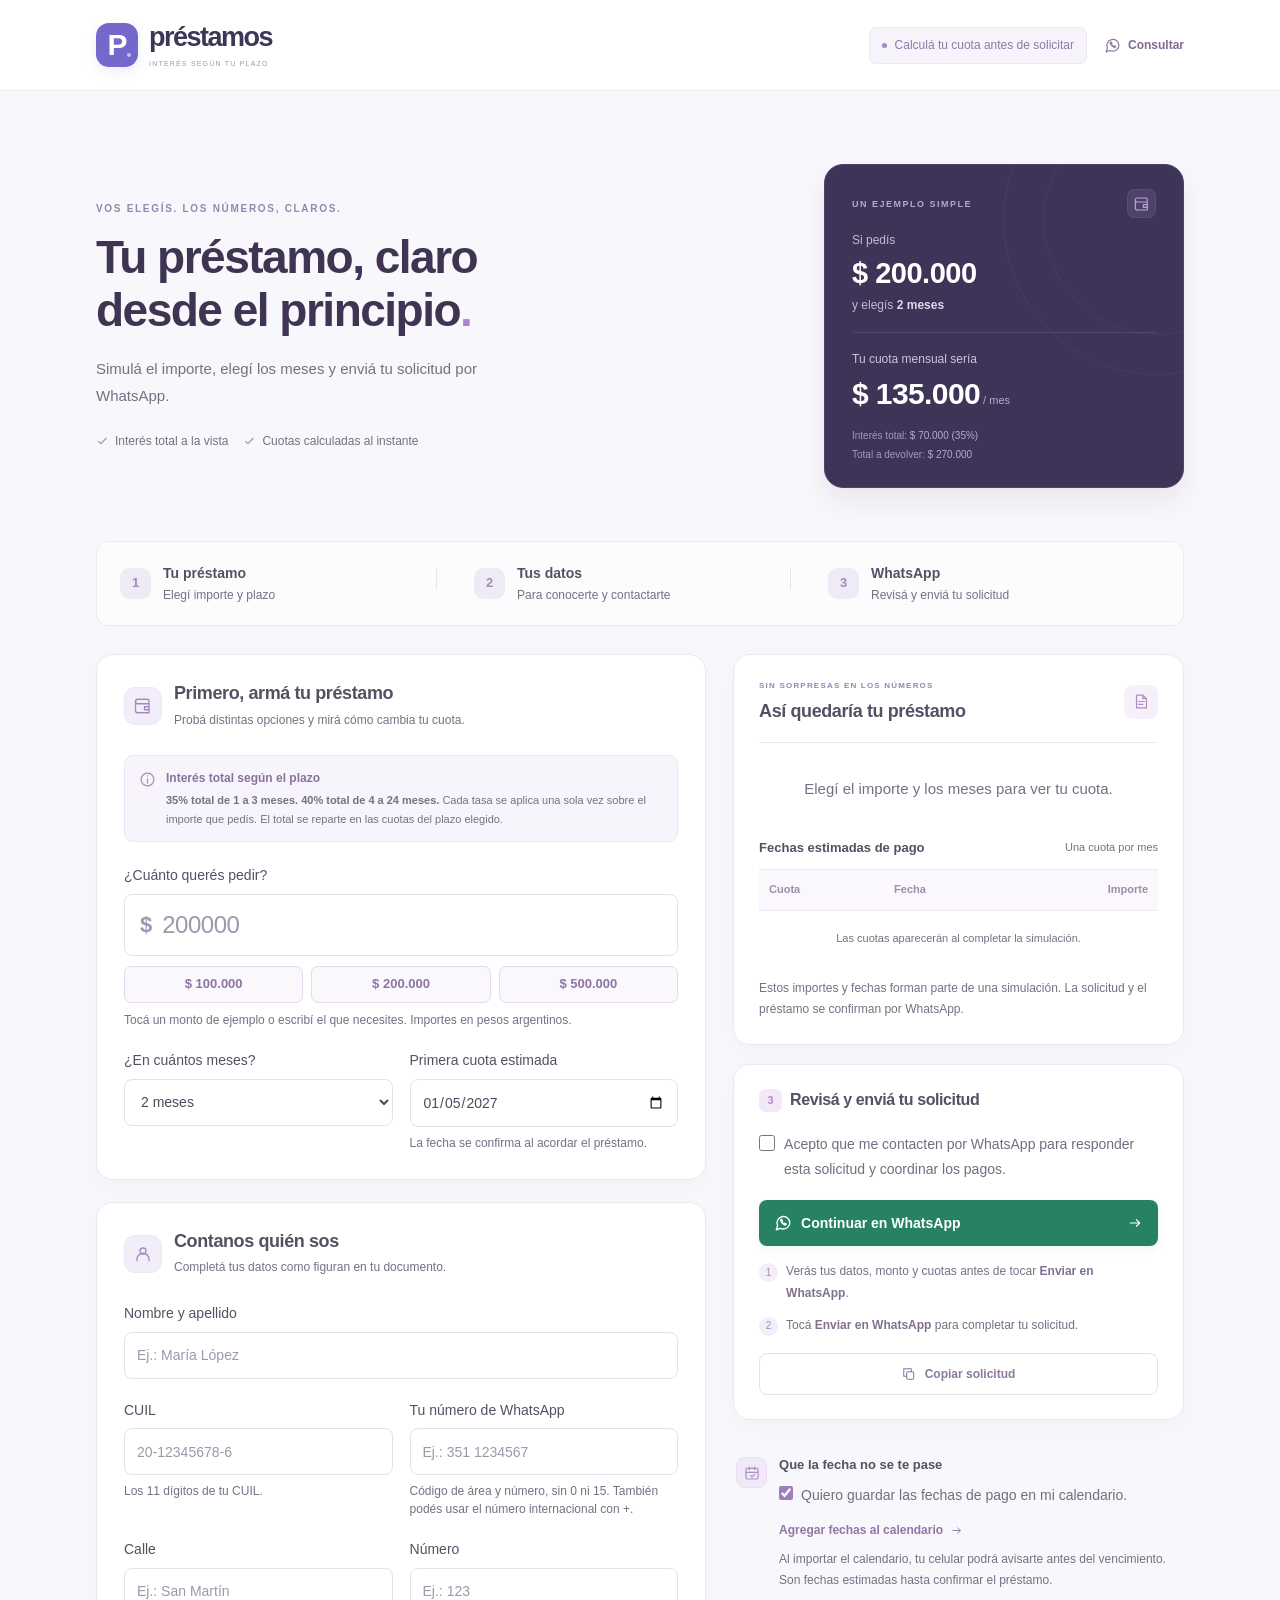
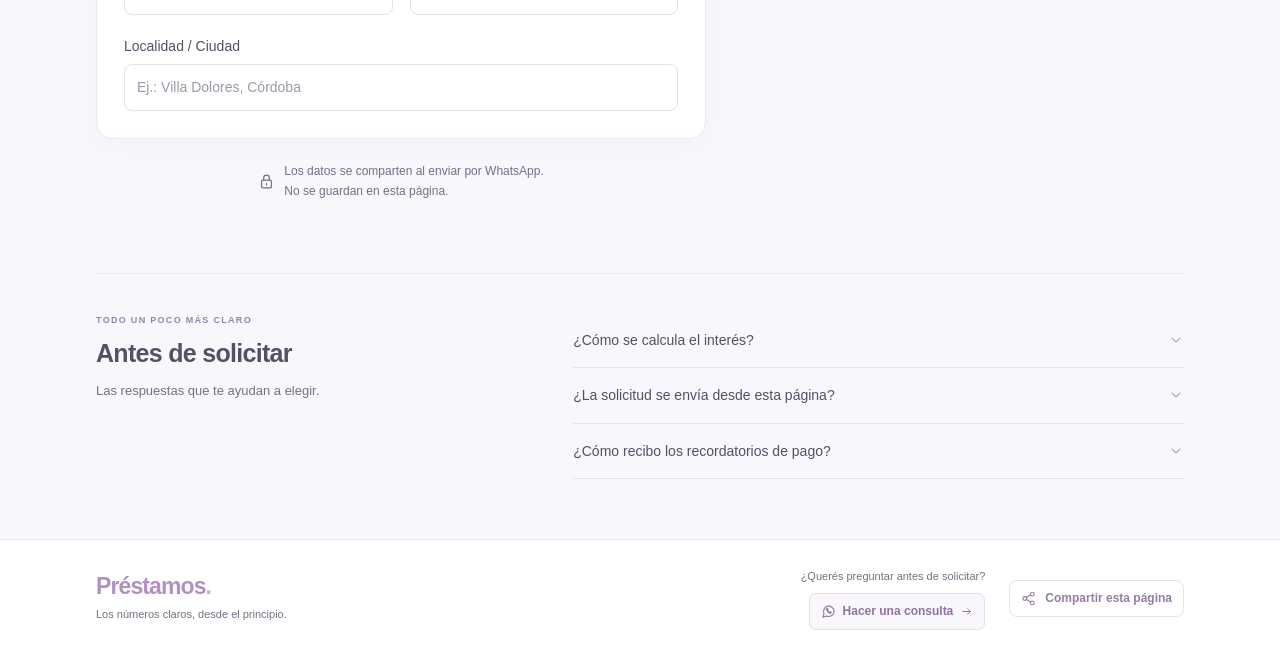
==== commit 23bfdb6c: "Align loan example and streamline installment calculator and WhatsApp flow" ====
--- a/client-request/index.html
+++ b/client-request/index.html
@@ -41,13 +41,23 @@
       <aside class="example-card" aria-label="Ejemplo de un préstamo de 200.000 pesos en dos meses"><div class="example-top"><span class="example-label">UN EJEMPLO SIMPLE</span><span class="example-icon"><svg class="icon"><use href="#icon-wallet"/></svg></span></div><div class="example-amount"><span>Si pedís</span><strong>$ 200.000</strong><span>y elegís <b>2 meses</b></span></div><div class="example-divider"></div><div class="example-result"><span>Tu cuota mensual sería</span><strong>$ 135.000<span> / mes</span></strong></div><div class="example-bottom"><span>Interés total: <b>$ 70.000 (35%)</b></span><span>Total a devolver: <b>$ 270.000</b></span></div><span class="example-orbit orbit-one" aria-hidden="true"></span><span class="example-orbit orbit-two" aria-hidden="true"></span></aside>
     </section>
 
-    <ol class="steps" aria-label="Cómo solicitar tu préstamo"><li><span class="step-number">1</span><div><strong>Tus datos</strong><span>Para conocerte y contactarte</span></div></li><li><span class="step-number">2</span><div><strong>Tu préstamo</strong><span>Elegí importe y plazo</span></div></li><li><span class="step-number">3</span><div><strong>WhatsApp</strong><span>Revisá y enviá tu solicitud</span></div></li></ol>
+    <ol class="steps" aria-label="Cómo solicitar tu préstamo"><li><span class="step-number">1</span><div><strong>Tu préstamo</strong><span>Elegí importe y plazo</span></div></li><li><span class="step-number">2</span><div><strong>Tus datos</strong><span>Para conocerte y contactarte</span></div></li><li><span class="step-number">3</span><div><strong>WhatsApp</strong><span>Revisá y enviá tu solicitud</span></div></li></ol>
 
     <form id="request-form" novalidate>
       <div class="request-layout">
         <div class="form-column">
-          <section class="form-card" aria-labelledby="personal-title">
-            <div class="card-header"><span class="section-icon"><svg class="icon"><use href="#icon-user"/></svg></span><div><h2 id="personal-title">Primero, contanos quién sos</h2><p>Completá tus datos como figuran en tu documento.</p></div></div>
+          <section class="form-card loan-card" aria-labelledby="loan-title">
+            <div class="card-header"><span class="section-icon"><svg class="icon"><use href="#icon-wallet"/></svg></span><div><h2 id="loan-title">Primero, armá tu préstamo</h2><p>Probá distintas opciones y mirá cómo cambia tu cuota.</p></div></div>
+            <div class="rate-note"><svg class="icon"><use href="#icon-info"/></svg><div><strong>Interés total según el plazo</strong><p><b>35% total de 1 a 3 meses.</b> <b>40% total de 4 a 24 meses.</b> Cada tasa se aplica una sola vez sobre el importe que pedís. El total se reparte en las cuotas del plazo elegido.</p></div></div>
+            <div class="form-grid">
+              <div class="field field-full"><label for="principal">¿Cuánto querés pedir?</label><div class="amount-input"><span aria-hidden="true">$</span><input id="principal" name="principal" type="number" inputmode="decimal" min="0.01" max="1000000000" step="0.01" required placeholder="200000" aria-describedby="principal-help error-principal"></div><div class="amount-shortcuts" role="group" aria-label="Montos de ejemplo"><button class="amount-chip" type="button" data-loan-amount="100000" aria-pressed="false">$ 100.000</button><button class="amount-chip" type="button" data-loan-amount="200000" aria-pressed="false">$ 200.000</button><button class="amount-chip" type="button" data-loan-amount="500000" aria-pressed="false">$ 500.000</button></div><small id="principal-help">Tocá un monto de ejemplo o escribí el que necesites. Importes en pesos argentinos.</small><span class="field-error" id="error-principal"></span></div>
+              <div class="field"><label for="term_months">¿En cuántos meses?</label><select id="term_months" name="term_months" required aria-describedby="error-term_months"><option value="1">1 mes</option><option value="2" selected>2 meses</option><option value="3">3 meses</option><option value="4">4 meses</option><option value="5">5 meses</option><option value="6">6 meses</option><option value="7">7 meses</option><option value="8">8 meses</option><option value="9">9 meses</option><option value="10">10 meses</option><option value="11">11 meses</option><option value="12">12 meses</option><option value="13">13 meses</option><option value="14">14 meses</option><option value="15">15 meses</option><option value="16">16 meses</option><option value="17">17 meses</option><option value="18">18 meses</option><option value="19">19 meses</option><option value="20">20 meses</option><option value="21">21 meses</option><option value="22">22 meses</option><option value="23">23 meses</option><option value="24">24 meses</option></select><span class="field-error" id="error-term_months"></span></div>
+              <div class="field"><label for="first_due_date">Primera cuota estimada</label><input id="first_due_date" name="first_due_date" type="date" required aria-describedby="date-help error-first_due_date"><small id="date-help">La fecha se confirma al acordar el préstamo.</small><span class="field-error" id="error-first_due_date"></span></div>
+            </div>
+          </section>
+
+          <section class="form-card personal-card" aria-labelledby="personal-title">
+            <div class="card-header"><span class="section-icon"><svg class="icon"><use href="#icon-user"/></svg></span><div><h2 id="personal-title">Contanos quién sos</h2><p>Completá tus datos como figuran en tu documento.</p></div></div>
             <div class="form-grid">
               <div class="field field-full"><label for="full_name">Nombre y apellido</label><input id="full_name" name="full_name" type="text" required autocomplete="name" maxlength="160" placeholder="Ej.: María López" aria-describedby="error-full_name"><span class="field-error" id="error-full_name"></span></div>
               <div class="field"><label for="cuil">CUIL</label><input id="cuil" name="cuil" type="text" inputmode="numeric" required autocomplete="off" maxlength="13" placeholder="20-12345678-6" aria-describedby="cuil-help error-cuil"><small id="cuil-help">Los 11 dígitos de tu CUIL.</small><span class="field-error" id="error-cuil"></span></div>
@@ -55,16 +65,6 @@
               <div class="field street-field"><label for="address_street">Calle</label><input id="address_street" name="address_street" type="text" required autocomplete="address-line1" maxlength="160" placeholder="Ej.: San Martín" aria-describedby="error-address_street"><span class="field-error" id="error-address_street"></span></div>
               <div class="field number-field"><label for="address_number">Número</label><input id="address_number" name="address_number" type="text" required autocomplete="address-line2" maxlength="40" placeholder="Ej.: 123" aria-describedby="error-address_number"><span class="field-error" id="error-address_number"></span></div>
               <div class="field field-full"><label for="locality">Localidad / Ciudad</label><input id="locality" name="locality" type="text" required autocomplete="address-level2" maxlength="120" placeholder="Ej.: Villa Dolores, Córdoba" aria-describedby="error-locality"><span class="field-error" id="error-locality"></span></div>
-            </div>
-          </section>
-
-          <section class="form-card" aria-labelledby="loan-title">
-            <div class="card-header"><span class="section-icon"><svg class="icon"><use href="#icon-wallet"/></svg></span><div><h2 id="loan-title">Ahora, armá tu préstamo</h2><p>Probá distintas opciones y mirá cómo cambia tu cuota.</p></div></div>
-            <div class="rate-note"><svg class="icon"><use href="#icon-info"/></svg><div><strong>Interés total según el plazo</strong><p><b>35% total de 1 a 3 meses.</b> <b>40% total de 4 a 24 meses.</b> Cada tasa se aplica una sola vez sobre el importe que pedís. El total se reparte en las cuotas del plazo elegido.</p></div></div>
-            <div class="form-grid">
-              <div class="field field-full"><label for="principal">¿Cuánto querés pedir?</label><div class="amount-input"><span aria-hidden="true">$</span><input id="principal" name="principal" type="number" inputmode="decimal" min="0.01" max="1000000000" step="0.01" required placeholder="200000" aria-describedby="principal-help error-principal"></div><small id="principal-help">Importe expresado en pesos argentinos.</small><span class="field-error" id="error-principal"></span></div>
-              <div class="field"><label for="term_months">¿En cuántos meses?</label><select id="term_months" name="term_months" required aria-describedby="error-term_months"><option value="1">1 mes</option><option value="2" selected>2 meses</option><option value="3">3 meses</option><option value="4">4 meses</option><option value="5">5 meses</option><option value="6">6 meses</option><option value="7">7 meses</option><option value="8">8 meses</option><option value="9">9 meses</option><option value="10">10 meses</option><option value="11">11 meses</option><option value="12">12 meses</option><option value="13">13 meses</option><option value="14">14 meses</option><option value="15">15 meses</option><option value="16">16 meses</option><option value="17">17 meses</option><option value="18">18 meses</option><option value="19">19 meses</option><option value="20">20 meses</option><option value="21">21 meses</option><option value="22">22 meses</option><option value="23">23 meses</option><option value="24">24 meses</option></select><span class="field-error" id="error-term_months"></span></div>
-              <div class="field"><label for="first_due_date">Primera cuota estimada</label><input id="first_due_date" name="first_due_date" type="date" required aria-describedby="date-help error-first_due_date"><small id="date-help">La fecha se confirma al acordar el préstamo.</small><span class="field-error" id="error-first_due_date"></span></div>
             </div>
           </section>
 
@@ -84,8 +84,8 @@
             <div class="send-heading"><span class="mini-step">3</span><h2 id="send-title">Revisá y enviá tu solicitud</h2></div>
             <div class="field consent-field"><label class="checkbox-label" for="contact_consent"><input id="contact_consent" name="contact_consent" type="checkbox" required aria-describedby="error-contact_consent"><span>Acepto que me contacten por WhatsApp para responder esta solicitud y coordinar los pagos.</span></label><span class="field-error" id="error-contact_consent"></span></div>
             <p id="form-error" class="form-error" role="alert" hidden></p>
-            <button id="send-request" class="btn btn-whatsapp btn-full" type="submit"><svg class="icon"><use href="#icon-chat"/></svg>Enviar solicitud por WhatsApp<svg class="icon action-arrow"><use href="#icon-arrow"/></svg></button>
-            <ol class="send-explanation send-steps" aria-label="Cómo completar el envío"><li><span>1</span><p>Abrí WhatsApp y <strong>revisá el mensaje</strong> con tus datos y el importe solicitado.</p></li><li><span>2</span><p>Tocá <strong>Enviar en WhatsApp</strong> para completar tu solicitud.</p></li></ol>
+            <button id="send-request" class="btn btn-whatsapp btn-full" type="submit"><svg class="icon"><use href="#icon-chat"/></svg>Continuar en WhatsApp<svg class="icon action-arrow"><use href="#icon-arrow"/></svg></button>
+            <ol class="send-explanation send-steps" aria-label="Cómo completar el envío"><li><span>1</span><p>Verás tus datos, monto y cuotas antes de tocar <strong>Enviar en WhatsApp</strong>.</p></li><li><span>2</span><p>Tocá <strong>Enviar en WhatsApp</strong> para completar tu solicitud.</p></li></ol>
             <button id="copy-request" class="btn btn-secondary btn-full copy-button" type="button"><svg class="icon"><use href="#icon-copy"/></svg>Copiar solicitud</button>
             <div id="send-status" class="status-card" role="status" aria-live="polite" hidden></div>
             <div id="whatsapp-actions" class="whatsapp-actions" hidden><a id="reopen-whatsapp" class="btn btn-whatsapp btn-full" href="https://wa.me/5493544617342" target="_blank" rel="noopener noreferrer"><svg class="icon"><use href="#icon-chat"/></svg>Abrir mi solicitud en WhatsApp</a><a id="direct-whatsapp" class="btn btn-secondary btn-full" href="https://wa.me/5493544617342?text=Hola%2C%20quisiera%20hacer%20una%20consulta%20sobre%20los%20pr%C3%A9stamos." target="_blank" rel="noopener noreferrer">Hablar por WhatsApp<svg class="icon"><use href="#icon-arrow"/></svg></a></div>
@@ -96,7 +96,7 @@
       </div>
     </form>
 
-    <section class="faq" aria-labelledby="faq-title"><div class="faq-intro"><span class="eyebrow">TODO UN POCO MÁS CLARO</span><h2 id="faq-title">Antes de solicitar</h2><p>Las respuestas que te ayudan a elegir.</p></div><div class="faq-list"><details><summary>¿Cómo se calcula el interés?<svg class="icon"><use href="#icon-chevron"/></svg></summary><p>El interés depende del plazo: <strong>35% total de 1 a 3 meses</strong> y <strong>40% total de 4 a 24 meses</strong>. Se calcula una sola vez sobre el importe solicitado. Por ejemplo, $ 200.000 a 2 meses tiene $ 70.000 de interés y $ 270.000 a devolver, en 2 cuotas de $ 135.000. Si pedís $ 500.000 a 5 meses, el interés es $ 200.000 y el total a devolver es $ 700.000, en 5 cuotas de $ 140.000.</p></details><details><summary>¿La solicitud se envía desde esta página?<svg class="icon"><use href="#icon-chevron"/></svg></summary><p>Al tocar “Enviar solicitud por WhatsApp”, se abre un mensaje con tus datos y el importe solicitado. Revisalo y tocá <strong>Enviar en WhatsApp</strong>. Preparar el mensaje no envía la solicitud ni confirma el préstamo.</p></details><details><summary>¿Cómo recibo los recordatorios de pago?<svg class="icon"><use href="#icon-chevron"/></svg></summary><p>Podés descargar las fechas e importarlas en el calendario de tu celular. Tu calendario podrá mostrarte avisos según su configuración. Esta página no envía recordatorios automáticos por WhatsApp. Las fechas son estimadas hasta confirmar el préstamo.</p></details></div></section>
+    <section class="faq" aria-labelledby="faq-title"><div class="faq-intro"><span class="eyebrow">TODO UN POCO MÁS CLARO</span><h2 id="faq-title">Antes de solicitar</h2><p>Las respuestas que te ayudan a elegir.</p></div><div class="faq-list"><details><summary>¿Cómo se calcula el interés?<svg class="icon"><use href="#icon-chevron"/></svg></summary><p>El interés depende del plazo: <strong>35% total de 1 a 3 meses</strong> y <strong>40% total de 4 a 24 meses</strong>. Se calcula una sola vez sobre el importe solicitado. Por ejemplo, $ 200.000 a 2 meses tiene $ 70.000 de interés y $ 270.000 a devolver, en 2 cuotas de $ 135.000. Si pedís $ 500.000 a 5 meses, el interés es $ 200.000 y el total a devolver es $ 700.000, en 5 cuotas de $ 140.000.</p></details><details><summary>¿La solicitud se envía desde esta página?<svg class="icon"><use href="#icon-chevron"/></svg></summary><p>Al tocar “Continuar en WhatsApp”, se abre un mensaje con tus datos, el monto solicitado y el resumen de cuotas. Revisalo y tocá <strong>Enviar en WhatsApp</strong>. Preparar el mensaje no envía la solicitud ni confirma el préstamo.</p></details><details><summary>¿Cómo recibo los recordatorios de pago?<svg class="icon"><use href="#icon-chevron"/></svg></summary><p>Podés descargar las fechas e importarlas en el calendario de tu celular. Tu calendario podrá mostrarte avisos según su configuración. Esta página no envía recordatorios automáticos por WhatsApp. Las fechas son estimadas hasta confirmar el préstamo.</p></details></div></section>
   </main>
 
   <footer class="site-footer"><div class="footer-inner"><div><span class="footer-brand">Préstamos<span>.</span></span><p>Los números claros, desde el principio.</p></div><div class="footer-actions"><div class="footer-contact"><span>¿Querés preguntar antes de solicitar?</span><a class="consult-button" href="https://wa.me/5493544617342?text=Hola%2C%20quisiera%20hacer%20una%20consulta%20sobre%20los%20pr%C3%A9stamos." target="_blank" rel="noopener noreferrer"><svg class="icon"><use href="#icon-chat"/></svg>Hacer una consulta<svg class="icon"><use href="#icon-arrow"/></svg></a></div><button id="share-page" class="btn btn-secondary share-button" type="button"><svg class="icon"><use href="#icon-share"/></svg>Compartir esta página</button></div><p id="share-status" class="share-status" role="status" aria-live="polite" hidden></p></div></footer>
--- a/client-request/styles.css
+++ b/client-request/styles.css
@@ -1,7 +1,7 @@
 @charset "UTF-8";
 :root{--ink:#302e44;--muted:#747184;--primary:#7266c7;--primary-dark:#6053b5;--purple-soft:#f0edf9;--border:#ebe8f1;--surface:#fff;--bg:#f8f7fb;--green:#278262;--green-dark:#1f7053;--green-soft:#eef7f2;--error:#b74c61;--radius:17px;--shadow:0 7px 24px #3f305207}
 *{box-sizing:border-box}html{scroll-behavior:smooth}body{margin:0;color:var(--ink);background:var(--bg);font-family:Inter,-apple-system,BlinkMacSystemFont,"Segoe UI",sans-serif;font-size:15px;line-height:1.6;-webkit-font-smoothing:antialiased}button,input,select{font:inherit}a{color:inherit;text-decoration:none}button{cursor:pointer;color:inherit}button:disabled{cursor:not-allowed;opacity:.5}button,a,input,select{-webkit-tap-highlight-color:transparent}button:focus-visible,a:focus-visible,input:focus-visible,select:focus-visible,summary:focus-visible{outline:3px solid #a99ade;outline-offset:4px}input,select,button{outline:none}h1,h2,h3,p{margin:0}h1,h2,h3{line-height:1.3}svg.icon{width:20px;height:20px;fill:none;stroke:currentColor;stroke-width:1.75;stroke-linecap:round;stroke-linejoin:round;flex-shrink:0;vertical-align:middle}.icon-definitions{position:absolute;width:0;height:0;overflow:hidden}[hidden]{display:none!important}.skip-link{position:fixed;z-index:100;left:16px;top:-80px;background:#fff;border:1px solid var(--border);border-radius:9px;padding:11px 18px;box-shadow:var(--shadow)}.skip-link:focus{top:16px}
-.site-header{border-bottom:1px solid #eeebf4;background:#fff}.header-inner{max-width:1160px;margin:auto;padding:23px 36px;display:flex;align-items:center;justify-content:space-between;gap:20px}.brand{display:flex;align-items:center;gap:11px}.brand-mark{display:grid;place-items:center;position:relative;width:42px;height:44px;background:#7568cc;border-radius:13px;font-size:30px;font-weight:750;line-height:1;color:#fff;letter-spacing:-2px;padding-right:2px;box-shadow:0 5px 12px #7568cc1f}.brand-mark>span{position:absolute;right:7px;bottom:10px;width:4px;height:4px;background:#c7c0f3;border-radius:50%}.brand-name{font-size:28px;font-weight:730;letter-spacing:-1.5px;line-height:1.1;color:#3e3656}.brand-name>span{display:block;font-size:8px;letter-spacing:2px;font-weight:500;color:#a096ae;margin-top:7px}.header-badge{display:flex;align-items:center;gap:8px;color:#8b7ca7;font-size:12px;padding:8px 12px;border-radius:7px;background:#f6f3fb;border:1px solid #eee8f6}.badge-dot{display:block;width:5px;height:5px;background:#a18bc6;border-radius:50%}.page-shell{max-width:1160px;padding:0 36px;margin:auto}.hero{display:grid;grid-template-columns:minmax(0,1.2fr) minmax(0,.8fr);align-items:center;gap:70px;padding:64px 0 48px}.eyebrow{display:block;font-size:10px;letter-spacing:1.7px;font-weight:650;color:#9685ad}.hero h1{font-size:43px;font-weight:650;line-height:1.15;letter-spacing:-1.5px;margin:14px 0 18px;color:#3f3553}.hero h1>span{color:#a48ac7}.hero-copy>p{font-size:15px;line-height:1.8;color:#8b7d98;max-width:430px}.hero-note{display:flex;flex-wrap:wrap;gap:15px;margin-top:23px}.hero-note>span{display:flex;align-items:center;gap:6px;font-size:11px;color:#9b8bab}.hero-note .icon{width:13px;height:13px;color:#a68cbb;stroke-width:2}.example-card{position:relative;overflow:hidden;isolation:isolate;background:#3d3458;border:1px solid #50436e;border-radius:19px;padding:24px 27px;color:#fff;box-shadow:0 14px 26px #4f386b14;transform:rotate(1deg)}.example-top{display:flex;justify-content:space-between;align-items:center;margin-bottom:13px}.example-label{font-size:9px;letter-spacing:1.5px;color:#b6a6cc;font-weight:550}.example-icon{display:grid;place-items:center;width:29px;height:29px;background:#6f5d8a5c;border:1px solid #a68db126;border-radius:8px;color:#b9a2d1}.example-icon .icon{width:16px;height:16px}.example-amount>span{display:block;font-size:12px;color:#c5b9d6}.example-amount>strong{display:block;font-size:29px;letter-spacing:-.5px;font-weight:600;line-height:1.3;margin:4px 0}.example-amount b{font-weight:550;color:#e2d7ed}.example-divider{height:1px;background:#b197ce2b;margin:17px 0}.example-result>span{font-size:12px;color:#d1c3df;display:block}.example-result>strong{display:block;font-size:30px;letter-spacing:-.6px;font-weight:650;line-height:1.4;margin:3px 0 13px}.example-result>strong>span{font-size:11px;font-weight:400;letter-spacing:0;color:#bca9d0}.example-bottom{display:flex;flex-direction:column;gap:3px;font-size:10px;color:#a995c0}.example-bottom b{font-weight:500;color:#baa7d0}.example-orbit{position:absolute;border:1px solid #9173af20;border-radius:50%;z-index:-1;width:230px;height:230px;right:-90px;top:-60px}.example-orbit.orbit-two{width:310px;height:310px;right:-130px;top:-100px}
+.site-header{border-bottom:1px solid #eeebf4;background:#fff}.header-inner{max-width:1160px;margin:auto;padding:23px 36px;display:flex;align-items:center;justify-content:space-between;gap:20px}.brand{display:flex;align-items:center;gap:11px}.brand-mark{display:grid;place-items:center;position:relative;width:42px;height:44px;background:#7568cc;border-radius:13px;font-size:30px;font-weight:750;line-height:1;color:#fff;letter-spacing:-2px;padding-right:2px;box-shadow:0 5px 12px #7568cc1f}.brand-mark>span{position:absolute;right:7px;bottom:10px;width:4px;height:4px;background:#c7c0f3;border-radius:50%}.brand-name{font-size:28px;font-weight:730;letter-spacing:-1.5px;line-height:1.1;color:#3e3656}.brand-name>span{display:block;font-size:8px;letter-spacing:2px;font-weight:500;color:#a096ae;margin-top:7px}.header-badge{display:flex;align-items:center;gap:8px;color:#8b7ca7;font-size:12px;padding:8px 12px;border-radius:7px;background:#f6f3fb;border:1px solid #eee8f6}.badge-dot{display:block;width:5px;height:5px;background:#a18bc6;border-radius:50%}.page-shell{max-width:1160px;padding:0 36px;margin:auto}.hero{display:grid;grid-template-columns:minmax(0,1.2fr) minmax(0,.8fr);align-items:center;gap:70px;padding:64px 0 48px}.eyebrow{display:block;font-size:10px;letter-spacing:1.7px;font-weight:650;color:#9685ad}.hero h1{font-size:43px;font-weight:650;line-height:1.15;letter-spacing:-1.5px;margin:14px 0 18px;color:#3f3553}.hero h1>span{color:#a48ac7}.hero-copy>p{font-size:15px;line-height:1.8;color:#8b7d98;max-width:430px}.hero-note{display:flex;flex-wrap:wrap;gap:15px;margin-top:23px}.hero-note>span{display:flex;align-items:center;gap:6px;font-size:11px;color:#9b8bab}.hero-note .icon{width:13px;height:13px;color:#a68cbb;stroke-width:2}.example-card{position:relative;overflow:hidden;isolation:isolate;background:#3d3458;border:1px solid #50436e;border-radius:19px;padding:24px 27px;color:#fff;box-shadow:0 14px 26px #4f386b14;transform:none}.example-top{display:flex;justify-content:space-between;align-items:center;margin-bottom:13px}.example-label{font-size:9px;letter-spacing:1.5px;color:#b6a6cc;font-weight:550}.example-icon{display:grid;place-items:center;width:29px;height:29px;background:#6f5d8a5c;border:1px solid #a68db126;border-radius:8px;color:#b9a2d1}.example-icon .icon{width:16px;height:16px}.example-amount>span{display:block;font-size:12px;color:#c5b9d6}.example-amount>strong{display:block;font-size:29px;letter-spacing:-.5px;font-weight:600;line-height:1.3;margin:4px 0}.example-amount b{font-weight:550;color:#e2d7ed}.example-divider{height:1px;background:#b197ce2b;margin:17px 0}.example-result>span{font-size:12px;color:#d1c3df;display:block}.example-result>strong{display:block;font-size:30px;letter-spacing:-.6px;font-weight:650;line-height:1.4;margin:3px 0 13px}.example-result>strong>span{font-size:11px;font-weight:400;letter-spacing:0;color:#bca9d0}.example-bottom{display:flex;flex-direction:column;gap:3px;font-size:10px;color:#a995c0}.example-bottom b{font-weight:500;color:#baa7d0}.example-orbit{position:absolute;border:1px solid #9173af20;border-radius:50%;z-index:-1;width:230px;height:230px;right:-90px;top:-60px}.example-orbit.orbit-two{width:310px;height:310px;right:-130px;top:-100px}
 .steps{padding:20px 23px;margin:0 0 28px;list-style:none;display:grid;grid-template-columns:repeat(3,minmax(0,1fr));gap:22px;border:1px solid var(--border);background:#ffffff9c;border-radius:12px}.steps>li{display:flex;align-items:center;gap:12px;position:relative}.step-number{display:grid;place-items:center;width:31px;height:31px;border-radius:9px;background:#eeebf6;color:#a18bb8;font-size:13px;font-weight:600;flex-shrink:0}.steps strong{display:block;font-size:13px;font-weight:550;color:#756581}.steps li>div>span{display:block;font-size:11px;color:#a799af;margin-top:2px}.steps>li:not(:last-child)::after{position:absolute;content:"";height:22px;width:1px;background:#e9e3ef;right:15px;top:6px}.request-layout{display:grid;grid-template-columns:minmax(0,1.15fr) minmax(0,.85fr);gap:27px;align-items:start}.form-column,.quote-column{min-width:0}.form-card,.quote-card,.send-card{background:#fff;border:1px solid var(--border);border-radius:var(--radius);padding:27px;box-shadow:var(--shadow)}.form-card{margin-bottom:22px}.card-header{display:flex;align-items:center;gap:12px;margin-bottom:25px}.section-icon{display:grid;place-items:center;width:38px;height:38px;background:#f2eef9;color:#a38bbb;border:1px solid #eee6f7;border-radius:11px;flex-shrink:0}.section-icon .icon{width:18px;height:18px}.card-header h2,.quote-heading h2,.send-heading h2{font-size:18px;font-weight:600;letter-spacing:-.4px;color:#635270}.card-header p{font-size:12px;color:#a08eac;margin-top:5px;line-height:1.6}.form-grid{display:grid;grid-template-columns:1fr 1fr;gap:20px 17px}.field{display:flex;flex-direction:column;gap:7px;min-width:0}.field-full{grid-column:1/-1}.field label{font-size:14px;font-weight:500;color:#776183}.field input:not([type=checkbox]),.field select{display:block;min-width:0;width:100%;min-height:47px;padding:11px 12px;border:1px solid #e8dfed;border-radius:8px;background:#fff;color:#65546f;font-size:14px;transition:box-shadow .15s,border-color .15s}.field input::placeholder{color:#b29bbf;font-weight:400}.field input:focus,.field select:focus{border-color:#b09bc9;box-shadow:0 0 0 3px #f5effb}.field small{font-size:11px;color:#ab94b9;line-height:1.5}.field input[type=date]{min-width:0;appearance:none;-webkit-appearance:none}.field input[type=date]::-webkit-date-and-time-value{text-align:left}.field select{padding-right:29px}.field-error{font-size:12px;line-height:1.5;color:var(--error)}.field-error:empty{display:none}.field.invalid input:not([type=checkbox]),.field.invalid select,.field.invalid .amount-input,input[aria-invalid=true]:not([type=checkbox]),select[aria-invalid=true]{border-color:#d48c9e;background:#fffcfd}.field.invalid .amount-input input{border-color:transparent}.rate-note{display:flex;gap:10px;padding:13px 14px;background:#f8f4fc;border:1px solid #eee4f7;border-radius:9px;margin-bottom:22px;color:#ac8cbe}.rate-note>.icon{width:17px;height:17px;margin-top:2px}.rate-note strong{display:block;font-size:12px;font-weight:600;color:#9a73b0}.rate-note p{font-size:11px;line-height:1.7;color:#ac8cbe;margin-top:3px}.amount-input{display:flex;align-items:center;border:1px solid #e8dfed;border-radius:8px;transition:border-color .15s,box-shadow .15s}.amount-input>span{font-size:22px;font-weight:550;color:#b095c1;padding-left:15px}.amount-input input:not([type=checkbox]){font-size:24px;font-weight:600;letter-spacing:-.5px;color:#916ba5;border:none;min-height:59px;padding-left:10px;background:transparent}.amount-input:focus-within{border-color:#b09bc9;box-shadow:0 0 0 3px #f5effb}.amount-input input:focus{box-shadow:none}.privacy-note{display:flex;justify-content:center;align-items:center;gap:9px;padding:0 14px;margin:7px 0 22px;color:#ae9ab9}.privacy-note>.icon{width:17px;height:17px}.privacy-note p{font-size:11px;line-height:1.7}.privacy-note strong{font-weight:500;color:#a28baf}
 .quote-card{padding:25px;margin-bottom:19px}.quote-heading{display:flex;align-items:center;justify-content:space-between;gap:10px;padding-bottom:19px;border-bottom:1px solid #f0e9f5}.quote-heading .eyebrow{font-size:8px;letter-spacing:1.2px;margin-bottom:7px}.quote-heading h2{font-size:18px}.quote-icon{display:grid;place-items:center;width:34px;height:34px;background:#f5f0fa;color:#ad8dc2;border-radius:9px;flex-shrink:0}.quote-icon .icon{width:17px;height:17px}.calculator-result{margin:20px 0 24px}.summary-grid{display:grid;grid-template-columns:1fr 1fr;gap:15px 13px}.summary-item{min-width:0}.summary-item>span,.summary-item>small,.summary-item>dt{font-size:11px;color:#ad8fbe;display:block}.summary-item>strong,.summary-item>dd{font-size:19px;color:#8e68a5;font-weight:550;display:block;margin:4px 0 0;font-variant-numeric:tabular-nums;letter-spacing:-.3px;overflow-wrap:anywhere}.summary-total{display:flex;align-items:center;justify-content:space-between;gap:12px;padding-top:15px;margin-top:15px;border-top:1px solid #eee4f4;font-size:12px;color:#ac8dbd}.summary-total strong{font-size:20px;font-weight:600;color:#9069a7;white-space:nowrap}.installment-highlight{background:#efe8f8;border:1px solid #e7dcf2;padding:20px 18px;border-radius:11px;margin-top:18px;color:#a17ab7;text-align:center}.installment-highlight>span,.installment-highlight>small{display:block;font-size:12px;color:#a17ab7}.installment-highlight>strong{display:block;font-size:33px;line-height:1.3;letter-spacing:-1px;color:#8b60a5;margin:5px 0;font-weight:650;font-variant-numeric:tabular-nums;overflow-wrap:anywhere}.installment-highlight p{font-size:11px;color:#ad8bc1;line-height:1.7;margin-top:5px}.schedule-heading{display:flex;justify-content:space-between;align-items:center;gap:10px;margin:0 0 12px}.schedule-heading h3{font-size:12px;font-weight:550;color:#9d7ab0}.schedule-heading>span{font-size:10px;color:#b497c6;white-space:nowrap}.table-wrap{overflow-x:auto;width:100%;max-width:100%}table{width:100%;border-collapse:collapse;text-align:left;white-space:nowrap}th{font-size:10px;color:#b194c4;background:#faf7fd;font-weight:550;padding:11px 10px;border-top:1px solid #f0e8f7;border-bottom:1px solid #f0e8f7}td{font-size:12px;color:#a183b5;padding:12px 10px;border-bottom:1px solid #f1eaf8;font-variant-numeric:tabular-nums}td:last-child{font-weight:550}tbody tr:last-child td{border-bottom:0}.text-right{text-align:right}.empty-schedule{text-align:center;color:#b79dca;font-size:11px;white-space:normal;font-weight:400!important;line-height:1.7;padding:18px 10px}.note{font-size:11px;color:#b296c5;line-height:1.7}.schedule-note{margin-top:13px}.empty-result{text-align:center;padding:14px 10px;color:#b093c4}.empty-symbol{display:grid;place-items:center;width:42px;height:42px;background:#f8f2fc;color:#b294c5;margin:0 auto 11px;border-radius:12px}.empty-symbol .icon{width:19px;height:19px}.empty-result p{font-size:12px;max-width:220px;line-height:1.8;margin:auto}
 .send-card{padding:24px 25px;margin-bottom:19px}.send-heading{display:flex;align-items:center;gap:8px;margin-bottom:20px}.send-heading h2{font-size:16px}.mini-step{display:grid;place-items:center;width:23px;height:23px;flex-shrink:0;border-radius:7px;background:#f1e9f8;color:#b28cc7;font-size:11px;font-weight:600}.checkbox-label{display:flex;align-items:flex-start;gap:9px;font-size:12px!important;font-weight:400!important;color:#a082b3!important;line-height:1.8;cursor:pointer}.checkbox-label input{width:16px;height:16px;min-width:16px;flex-shrink:0;accent-color:#a27dbb;margin:3px 0 0}.consent-field{margin-bottom:18px}.form-error{background:#fff1f4;border:1px solid #f0ceda;color:#b95d7b;border-radius:8px;padding:12px;font-size:12px;margin-bottom:15px;line-height:1.7}.btn{display:inline-flex;justify-content:center;align-items:center;gap:9px;min-height:46px;padding:11px 14px;border:1px solid transparent;border-radius:8px;font-size:13px;font-weight:600;line-height:1.5;transition:background .15s,border-color .15s,box-shadow .15s}.btn .icon{width:18px;height:18px;stroke-width:1.8}.btn-full{width:100%}.btn-whatsapp{background:var(--green);color:#fff;box-shadow:0 4px 10px #27826212}.btn-whatsapp:hover{background:var(--green-dark);box-shadow:0 5px 12px #27826225}.action-arrow{margin-left:auto;width:16px!important;height:16px!important}.btn-secondary{border-color:#e9dff1;background:#fff;color:#ad8ec1}.btn-secondary:hover{background:#faf5fd;border-color:#dac5e9}.copy-button{font-size:12px;min-height:39px;box-shadow:none}.copy-button .icon{width:14px;height:14px}.send-explanation{font-size:11px;color:#b196c3;line-height:1.8;text-align:center;margin:12px 5px 15px}.send-explanation strong{font-weight:550}.status-card{padding:13px 14px;background:#f1f7f3;color:#83a792;border:1px solid #e0ece4;border-radius:8px;font-size:12px;line-height:1.8;margin-top:16px}.status-card strong{font-weight:550;color:#648b74}.status-card p+p{margin-top:7px}.reminder-card{display:flex;align-items:flex-start;gap:12px;padding:18px 3px}.reminder-icon{display:grid;place-items:center;width:31px;height:31px;background:#f0e9f7;color:#af91c4;border:1px solid #e9def2;border-radius:9px;flex-shrink:0}.reminder-icon .icon{width:16px;height:16px}.reminder-content{min-width:0}.reminder-content h2{font-size:13px;font-weight:550;color:#a17cb4;margin-bottom:9px}.reminder-checkbox{font-size:11px!important;gap:8px}.reminder-checkbox input{width:14px;height:14px;min-width:14px;margin-top:3px}.calendar-button{display:flex;align-items:center;gap:7px;padding:0;border:0;background:transparent;color:#af86c4;font-size:11px;font-weight:550;margin:13px 0 9px;text-align:left}.calendar-button .icon{width:13px;height:13px}.calendar-button:hover{color:#9b70b6;text-decoration:underline;text-underline-offset:3px}.reminder-content .note{font-size:10px}
@@ -31,3 +31,10 @@
 #share-fallback{display:grid;gap:8px;width:100%;max-width:100%;min-width:0;margin-top:12px;padding:14px;border:1px solid #e6dced;border-radius:9px;background:#faf7fc;text-align:left}#share-fallback label{display:block;font-size:13px;font-weight:550;line-height:1.7;color:#71637f}#share-url-fallback{display:block;width:100%;max-width:100%;min-width:0;min-height:42px;padding:10px 11px;border:1px solid #ddd0e8;border-radius:7px;background:#fff;color:#685b75;font:inherit;font-size:12px;line-height:1.6;white-space:nowrap;overflow-x:auto;text-overflow:clip}#share-url-fallback:focus-visible{outline:3px solid #a99ade;outline-offset:3px}@media(max-width:560px){#share-fallback{padding:12px}#share-fallback label{font-size:13px}#share-url-fallback{font-size:12px}}
 
 #share-fallback{grid-column:1/-1}@media(max-width:370px){.summary-item>strong,.summary-item>dd{font-size:18px}}
+
+/* Calculate first, then complete contact details. */
+.amount-shortcuts{display:flex;flex-wrap:wrap;gap:8px;margin:3px 0 1px}.amount-chip{display:inline-flex;align-items:center;justify-content:center;flex:1 1 75px;min-width:0;min-height:37px;padding:7px 9px;border:1px solid #e4d9ee;border-radius:7px;background:#faf7fd;color:#8e75a3;font:inherit;font-size:13px;font-weight:550;white-space:nowrap;transition:background .15s,border-color .15s,color .15s}.amount-chip:hover{border-color:#c9b5dc;background:#f2eaf9;color:#7b5c91}.amount-chip[aria-pressed=true],.amount-chip.is-selected{background:#eee5f8;border-color:#b99bcf;color:#77528e}.amount-chip:active{background:#e9ddf5}
+@media(max-width:760px){.request-layout{gap:20px}.form-column,.quote-column{display:contents}.loan-card{order:1}.quote-card{order:2}.personal-card{order:3}.privacy-note{order:4;margin:0;padding-top:1px;padding-bottom:1px}.send-card{order:5}.reminder-card{order:6}.request-layout .form-card,.request-layout .quote-card,.request-layout .send-card{margin-bottom:0}.amount-chip{min-height:39px;font-size:14px}}
+@media(max-width:370px){.amount-shortcuts{gap:6px}.amount-chip{font-size:12px;min-height:37px;padding:7px 6px}}
+
+.calculator-result>.installment-highlight{margin:0 0 20px}
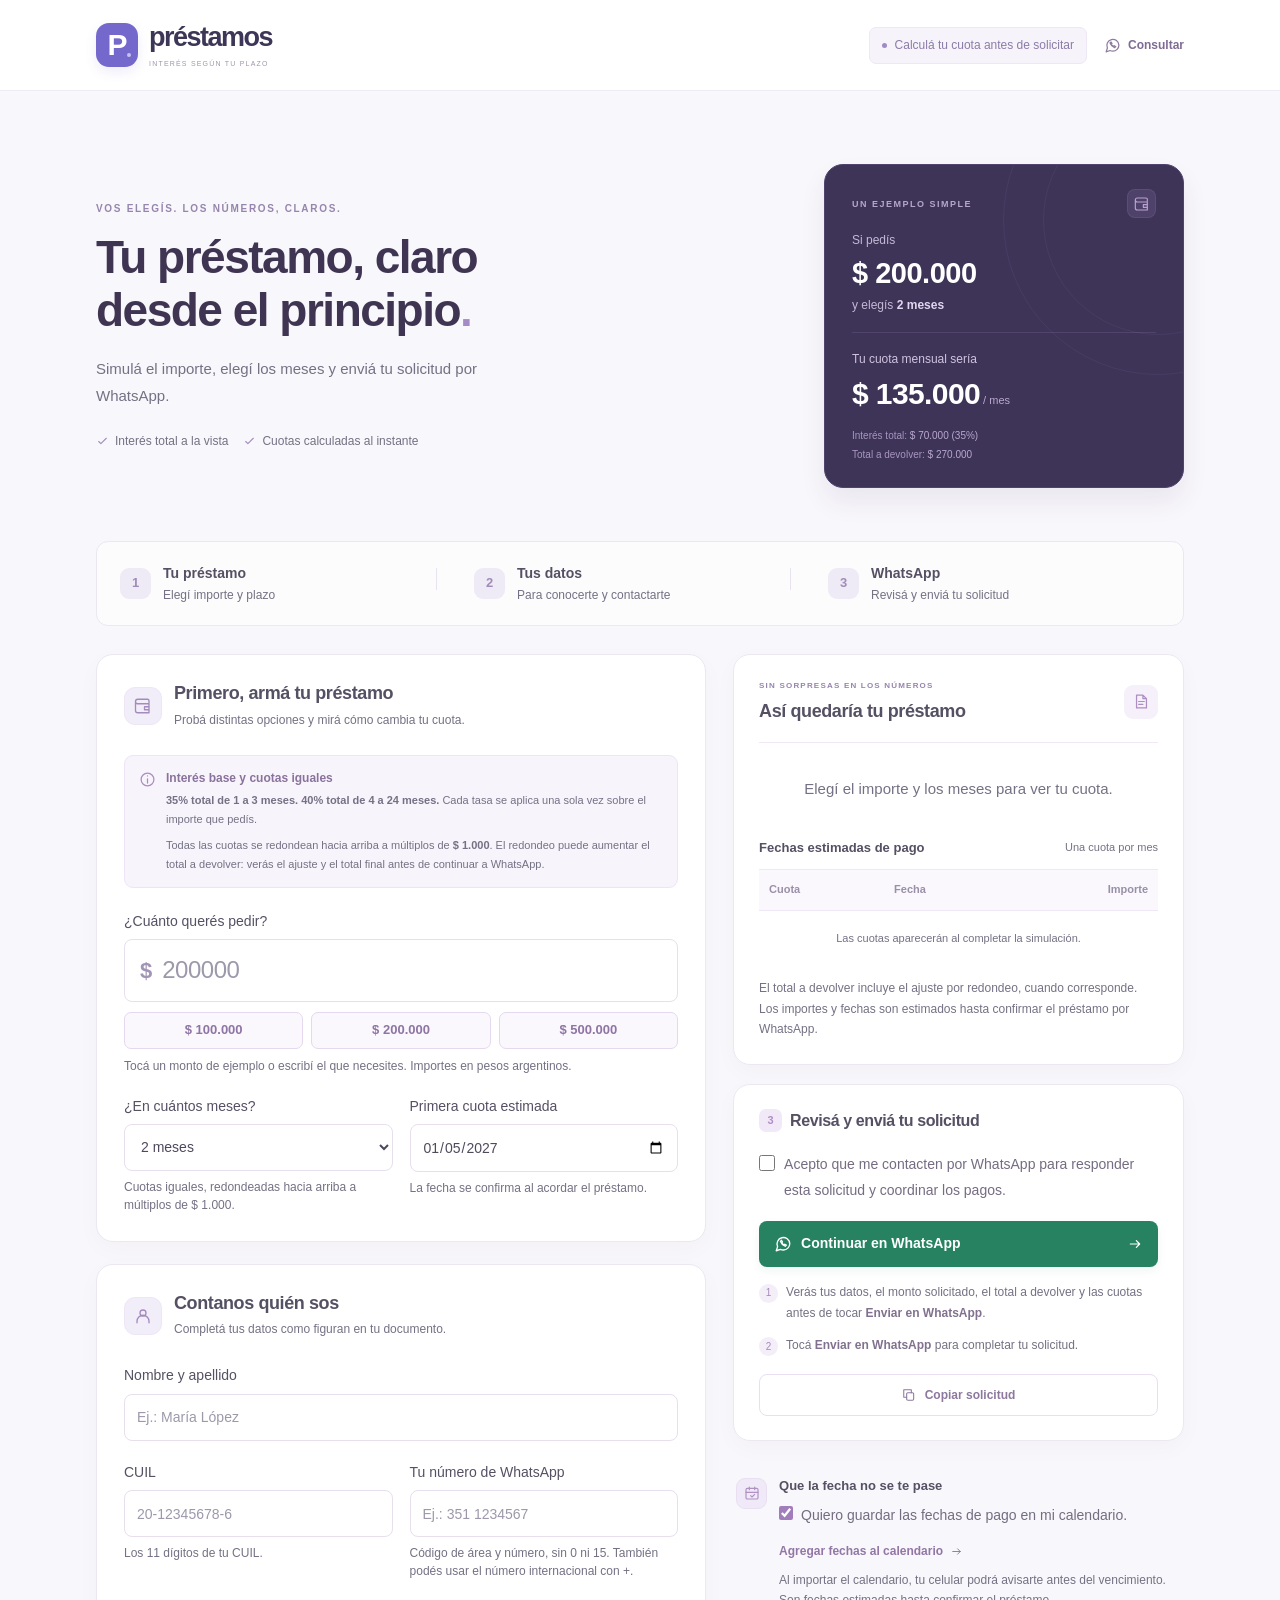
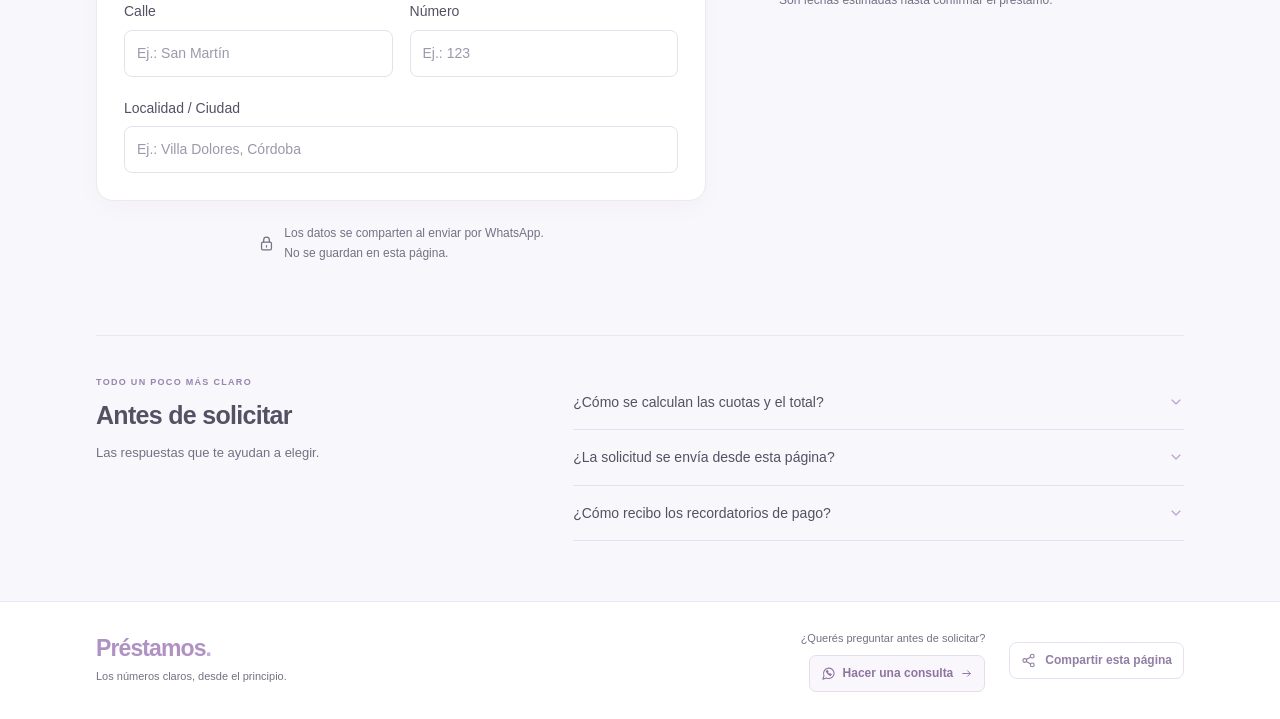
==== commit f05e2fe1: "Round equal loan installments to thousands and show repayment total" ====
--- a/client-request/index.html
+++ b/client-request/index.html
@@ -48,10 +48,10 @@
         <div class="form-column">
           <section class="form-card loan-card" aria-labelledby="loan-title">
             <div class="card-header"><span class="section-icon"><svg class="icon"><use href="#icon-wallet"/></svg></span><div><h2 id="loan-title">Primero, armá tu préstamo</h2><p>Probá distintas opciones y mirá cómo cambia tu cuota.</p></div></div>
-            <div class="rate-note"><svg class="icon"><use href="#icon-info"/></svg><div><strong>Interés total según el plazo</strong><p><b>35% total de 1 a 3 meses.</b> <b>40% total de 4 a 24 meses.</b> Cada tasa se aplica una sola vez sobre el importe que pedís. El total se reparte en las cuotas del plazo elegido.</p></div></div>
+            <div class="rate-note"><svg class="icon"><use href="#icon-info"/></svg><div><strong>Interés base y cuotas iguales</strong><p><b>35% total de 1 a 3 meses.</b> <b>40% total de 4 a 24 meses.</b> Cada tasa se aplica una sola vez sobre el importe que pedís.</p><p>Todas las cuotas se redondean hacia arriba a múltiplos de <b>$ 1.000</b>. El redondeo puede aumentar el total a devolver: verás el ajuste y el total final antes de continuar a WhatsApp.</p></div></div>
             <div class="form-grid">
               <div class="field field-full"><label for="principal">¿Cuánto querés pedir?</label><div class="amount-input"><span aria-hidden="true">$</span><input id="principal" name="principal" type="number" inputmode="decimal" min="0.01" max="1000000000" step="0.01" required placeholder="200000" aria-describedby="principal-help error-principal"></div><div class="amount-shortcuts" role="group" aria-label="Montos de ejemplo"><button class="amount-chip" type="button" data-loan-amount="100000" aria-pressed="false">$ 100.000</button><button class="amount-chip" type="button" data-loan-amount="200000" aria-pressed="false">$ 200.000</button><button class="amount-chip" type="button" data-loan-amount="500000" aria-pressed="false">$ 500.000</button></div><small id="principal-help">Tocá un monto de ejemplo o escribí el que necesites. Importes en pesos argentinos.</small><span class="field-error" id="error-principal"></span></div>
-              <div class="field"><label for="term_months">¿En cuántos meses?</label><select id="term_months" name="term_months" required aria-describedby="error-term_months"><option value="1">1 mes</option><option value="2" selected>2 meses</option><option value="3">3 meses</option><option value="4">4 meses</option><option value="5">5 meses</option><option value="6">6 meses</option><option value="7">7 meses</option><option value="8">8 meses</option><option value="9">9 meses</option><option value="10">10 meses</option><option value="11">11 meses</option><option value="12">12 meses</option><option value="13">13 meses</option><option value="14">14 meses</option><option value="15">15 meses</option><option value="16">16 meses</option><option value="17">17 meses</option><option value="18">18 meses</option><option value="19">19 meses</option><option value="20">20 meses</option><option value="21">21 meses</option><option value="22">22 meses</option><option value="23">23 meses</option><option value="24">24 meses</option></select><span class="field-error" id="error-term_months"></span></div>
+              <div class="field"><label for="term_months">¿En cuántos meses?</label><select id="term_months" name="term_months" required aria-describedby="rounding-help error-term_months"><option value="1">1 mes</option><option value="2" selected>2 meses</option><option value="3">3 meses</option><option value="4">4 meses</option><option value="5">5 meses</option><option value="6">6 meses</option><option value="7">7 meses</option><option value="8">8 meses</option><option value="9">9 meses</option><option value="10">10 meses</option><option value="11">11 meses</option><option value="12">12 meses</option><option value="13">13 meses</option><option value="14">14 meses</option><option value="15">15 meses</option><option value="16">16 meses</option><option value="17">17 meses</option><option value="18">18 meses</option><option value="19">19 meses</option><option value="20">20 meses</option><option value="21">21 meses</option><option value="22">22 meses</option><option value="23">23 meses</option><option value="24">24 meses</option></select><small id="rounding-help">Cuotas iguales, redondeadas hacia arriba a múltiplos de $ 1.000.</small><span class="field-error" id="error-term_months"></span></div>
               <div class="field"><label for="first_due_date">Primera cuota estimada</label><input id="first_due_date" name="first_due_date" type="date" required aria-describedby="date-help error-first_due_date"><small id="date-help">La fecha se confirma al acordar el préstamo.</small><span class="field-error" id="error-first_due_date"></span></div>
             </div>
           </section>
@@ -77,7 +77,7 @@
             <div id="calculator-result" class="calculator-result" aria-live="polite" aria-atomic="true"><div class="empty-result"><span class="empty-symbol"><svg class="icon"><use href="#icon-wallet"/></svg></span><p>Elegí el importe y los meses para ver tu cuota.</p></div></div>
             <div class="schedule-heading"><h3>Fechas estimadas de pago</h3><span>Una cuota por mes</span></div>
             <div class="table-wrap"><table><thead><tr><th>Cuota</th><th>Fecha</th><th class="text-right">Importe</th></tr></thead><tbody id="installments-body"><tr><td colspan="3" class="empty-schedule">Las cuotas aparecerán al completar la simulación.</td></tr></tbody></table></div>
-            <p class="note schedule-note">Estos importes y fechas forman parte de una simulación. La solicitud y el préstamo se confirman por WhatsApp.</p>
+            <p class="note schedule-note">El total a devolver incluye el ajuste por redondeo, cuando corresponde. Los importes y fechas son estimados hasta confirmar el préstamo por WhatsApp.</p>
           </section>
 
           <section class="send-card" aria-labelledby="send-title">
@@ -85,7 +85,7 @@
             <div class="field consent-field"><label class="checkbox-label" for="contact_consent"><input id="contact_consent" name="contact_consent" type="checkbox" required aria-describedby="error-contact_consent"><span>Acepto que me contacten por WhatsApp para responder esta solicitud y coordinar los pagos.</span></label><span class="field-error" id="error-contact_consent"></span></div>
             <p id="form-error" class="form-error" role="alert" hidden></p>
             <button id="send-request" class="btn btn-whatsapp btn-full" type="submit"><svg class="icon"><use href="#icon-chat"/></svg>Continuar en WhatsApp<svg class="icon action-arrow"><use href="#icon-arrow"/></svg></button>
-            <ol class="send-explanation send-steps" aria-label="Cómo completar el envío"><li><span>1</span><p>Verás tus datos, monto y cuotas antes de tocar <strong>Enviar en WhatsApp</strong>.</p></li><li><span>2</span><p>Tocá <strong>Enviar en WhatsApp</strong> para completar tu solicitud.</p></li></ol>
+            <ol class="send-explanation send-steps" aria-label="Cómo completar el envío"><li><span>1</span><p>Verás tus datos, el monto solicitado, el total a devolver y las cuotas antes de tocar <strong>Enviar en WhatsApp</strong>.</p></li><li><span>2</span><p>Tocá <strong>Enviar en WhatsApp</strong> para completar tu solicitud.</p></li></ol>
             <button id="copy-request" class="btn btn-secondary btn-full copy-button" type="button"><svg class="icon"><use href="#icon-copy"/></svg>Copiar solicitud</button>
             <div id="send-status" class="status-card" role="status" aria-live="polite" hidden></div>
             <div id="whatsapp-actions" class="whatsapp-actions" hidden><a id="reopen-whatsapp" class="btn btn-whatsapp btn-full" href="https://wa.me/5493544617342" target="_blank" rel="noopener noreferrer"><svg class="icon"><use href="#icon-chat"/></svg>Abrir mi solicitud en WhatsApp</a><a id="direct-whatsapp" class="btn btn-secondary btn-full" href="https://wa.me/5493544617342?text=Hola%2C%20quisiera%20hacer%20una%20consulta%20sobre%20los%20pr%C3%A9stamos." target="_blank" rel="noopener noreferrer">Hablar por WhatsApp<svg class="icon"><use href="#icon-arrow"/></svg></a></div>
@@ -96,7 +96,7 @@
       </div>
     </form>
 
-    <section class="faq" aria-labelledby="faq-title"><div class="faq-intro"><span class="eyebrow">TODO UN POCO MÁS CLARO</span><h2 id="faq-title">Antes de solicitar</h2><p>Las respuestas que te ayudan a elegir.</p></div><div class="faq-list"><details><summary>¿Cómo se calcula el interés?<svg class="icon"><use href="#icon-chevron"/></svg></summary><p>El interés depende del plazo: <strong>35% total de 1 a 3 meses</strong> y <strong>40% total de 4 a 24 meses</strong>. Se calcula una sola vez sobre el importe solicitado. Por ejemplo, $ 200.000 a 2 meses tiene $ 70.000 de interés y $ 270.000 a devolver, en 2 cuotas de $ 135.000. Si pedís $ 500.000 a 5 meses, el interés es $ 200.000 y el total a devolver es $ 700.000, en 5 cuotas de $ 140.000.</p></details><details><summary>¿La solicitud se envía desde esta página?<svg class="icon"><use href="#icon-chevron"/></svg></summary><p>Al tocar “Continuar en WhatsApp”, se abre un mensaje con tus datos, el monto solicitado y el resumen de cuotas. Revisalo y tocá <strong>Enviar en WhatsApp</strong>. Preparar el mensaje no envía la solicitud ni confirma el préstamo.</p></details><details><summary>¿Cómo recibo los recordatorios de pago?<svg class="icon"><use href="#icon-chevron"/></svg></summary><p>Podés descargar las fechas e importarlas en el calendario de tu celular. Tu calendario podrá mostrarte avisos según su configuración. Esta página no envía recordatorios automáticos por WhatsApp. Las fechas son estimadas hasta confirmar el préstamo.</p></details></div></section>
+    <section class="faq" aria-labelledby="faq-title"><div class="faq-intro"><span class="eyebrow">TODO UN POCO MÁS CLARO</span><h2 id="faq-title">Antes de solicitar</h2><p>Las respuestas que te ayudan a elegir.</p></div><div class="faq-list"><details><summary>¿Cómo se calculan las cuotas y el total?<svg class="icon"><use href="#icon-chevron"/></svg></summary><p>El interés base depende del plazo: <strong>35% total de 1 a 3 meses</strong> y <strong>40% total de 4 a 24 meses</strong>. Se calcula una sola vez sobre el importe solicitado. Por ejemplo, $ 200.000 a 2 meses tiene $ 70.000 de interés y $ 270.000 a devolver, en 2 cuotas de $ 135.000. Si pedís $ 500.000 a 5 meses, el interés es $ 200.000 y el total a devolver es $ 700.000, en 5 cuotas de $ 140.000.</p><p><strong>Todas las cuotas son iguales y se redondean hacia arriba a múltiplos de $ 1.000.</strong> El ajuste por redondeo se suma al cálculo base. Por ejemplo, $ 1.000.000 a 6 meses tiene $ 400.000 de interés base y un cálculo inicial de $ 1.400.000. Al redondear, son <strong>6 cuotas de $ 234.000</strong>: el total real a devolver es <strong>$ 1.404.000</strong>, con un ajuste de $ 4.000. La simulación muestra ese ajuste antes de continuar a WhatsApp.</p></details><details><summary>¿La solicitud se envía desde esta página?<svg class="icon"><use href="#icon-chevron"/></svg></summary><p>Al tocar “Continuar en WhatsApp”, se abre un mensaje con tus datos, el monto solicitado, el total a devolver y el resumen de cuotas. Revisalo y tocá <strong>Enviar en WhatsApp</strong>. Preparar el mensaje no envía la solicitud ni confirma el préstamo.</p></details><details><summary>¿Cómo recibo los recordatorios de pago?<svg class="icon"><use href="#icon-chevron"/></svg></summary><p>Podés descargar las fechas e importarlas en el calendario de tu celular. Tu calendario podrá mostrarte avisos según su configuración. Esta página no envía recordatorios automáticos por WhatsApp. Las fechas son estimadas hasta confirmar el préstamo.</p></details></div></section>
   </main>
 
   <footer class="site-footer"><div class="footer-inner"><div><span class="footer-brand">Préstamos<span>.</span></span><p>Los números claros, desde el principio.</p></div><div class="footer-actions"><div class="footer-contact"><span>¿Querés preguntar antes de solicitar?</span><a class="consult-button" href="https://wa.me/5493544617342?text=Hola%2C%20quisiera%20hacer%20una%20consulta%20sobre%20los%20pr%C3%A9stamos." target="_blank" rel="noopener noreferrer"><svg class="icon"><use href="#icon-chat"/></svg>Hacer una consulta<svg class="icon"><use href="#icon-arrow"/></svg></a></div><button id="share-page" class="btn btn-secondary share-button" type="button"><svg class="icon"><use href="#icon-share"/></svg>Compartir esta página</button></div><p id="share-status" class="share-status" role="status" aria-live="polite" hidden></p></div></footer>
--- a/client-request/styles.css
+++ b/client-request/styles.css
@@ -38,3 +38,5 @@
 @media(max-width:370px){.amount-shortcuts{gap:6px}.amount-chip{font-size:12px;min-height:37px;padding:7px 6px}}
 
 .calculator-result>.installment-highlight{margin:0 0 20px}
+
+.rate-note p+p{margin-top:8px}
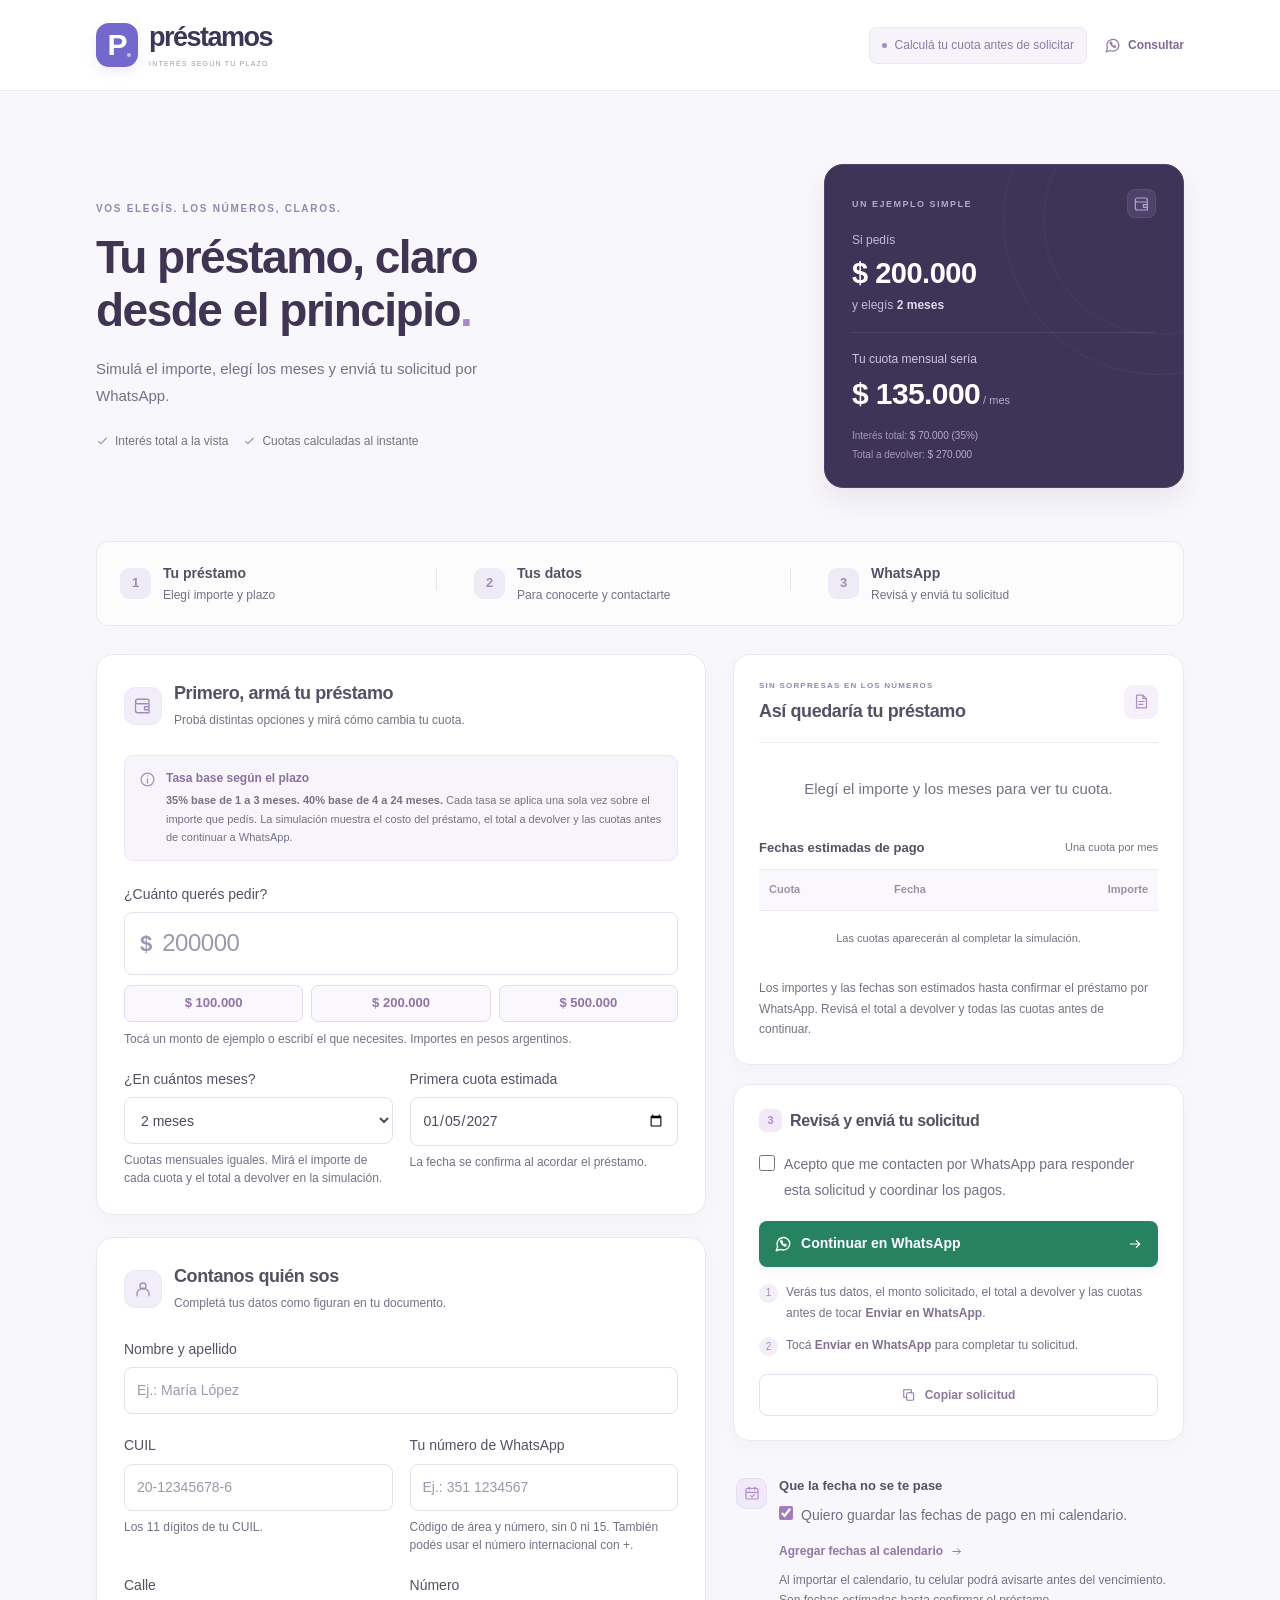
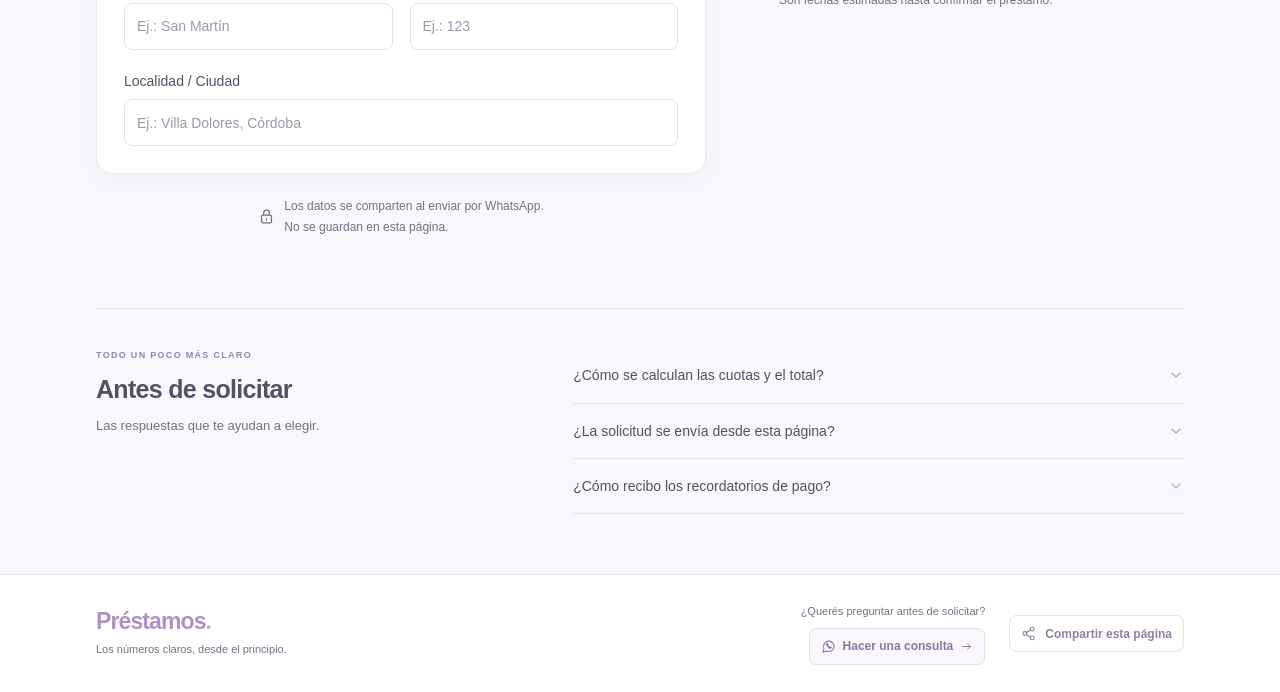
==== commit ada3991c: "Simplify loan quote presentation with final repayment figures" ====
--- a/client-request/index.html
+++ b/client-request/index.html
@@ -48,10 +48,10 @@
         <div class="form-column">
           <section class="form-card loan-card" aria-labelledby="loan-title">
             <div class="card-header"><span class="section-icon"><svg class="icon"><use href="#icon-wallet"/></svg></span><div><h2 id="loan-title">Primero, armá tu préstamo</h2><p>Probá distintas opciones y mirá cómo cambia tu cuota.</p></div></div>
-            <div class="rate-note"><svg class="icon"><use href="#icon-info"/></svg><div><strong>Interés base y cuotas iguales</strong><p><b>35% total de 1 a 3 meses.</b> <b>40% total de 4 a 24 meses.</b> Cada tasa se aplica una sola vez sobre el importe que pedís.</p><p>Todas las cuotas se redondean hacia arriba a múltiplos de <b>$ 1.000</b>. El redondeo puede aumentar el total a devolver: verás el ajuste y el total final antes de continuar a WhatsApp.</p></div></div>
+            <div class="rate-note"><svg class="icon"><use href="#icon-info"/></svg><div><strong>Tasa base según el plazo</strong><p><b>35% base de 1 a 3 meses.</b> <b>40% base de 4 a 24 meses.</b> Cada tasa se aplica una sola vez sobre el importe que pedís. La simulación muestra el costo del préstamo, el total a devolver y las cuotas antes de continuar a WhatsApp.</p></div></div>
             <div class="form-grid">
               <div class="field field-full"><label for="principal">¿Cuánto querés pedir?</label><div class="amount-input"><span aria-hidden="true">$</span><input id="principal" name="principal" type="number" inputmode="decimal" min="0.01" max="1000000000" step="0.01" required placeholder="200000" aria-describedby="principal-help error-principal"></div><div class="amount-shortcuts" role="group" aria-label="Montos de ejemplo"><button class="amount-chip" type="button" data-loan-amount="100000" aria-pressed="false">$ 100.000</button><button class="amount-chip" type="button" data-loan-amount="200000" aria-pressed="false">$ 200.000</button><button class="amount-chip" type="button" data-loan-amount="500000" aria-pressed="false">$ 500.000</button></div><small id="principal-help">Tocá un monto de ejemplo o escribí el que necesites. Importes en pesos argentinos.</small><span class="field-error" id="error-principal"></span></div>
-              <div class="field"><label for="term_months">¿En cuántos meses?</label><select id="term_months" name="term_months" required aria-describedby="rounding-help error-term_months"><option value="1">1 mes</option><option value="2" selected>2 meses</option><option value="3">3 meses</option><option value="4">4 meses</option><option value="5">5 meses</option><option value="6">6 meses</option><option value="7">7 meses</option><option value="8">8 meses</option><option value="9">9 meses</option><option value="10">10 meses</option><option value="11">11 meses</option><option value="12">12 meses</option><option value="13">13 meses</option><option value="14">14 meses</option><option value="15">15 meses</option><option value="16">16 meses</option><option value="17">17 meses</option><option value="18">18 meses</option><option value="19">19 meses</option><option value="20">20 meses</option><option value="21">21 meses</option><option value="22">22 meses</option><option value="23">23 meses</option><option value="24">24 meses</option></select><small id="rounding-help">Cuotas iguales, redondeadas hacia arriba a múltiplos de $ 1.000.</small><span class="field-error" id="error-term_months"></span></div>
+              <div class="field"><label for="term_months">¿En cuántos meses?</label><select id="term_months" name="term_months" required aria-describedby="quota-help error-term_months"><option value="1">1 mes</option><option value="2" selected>2 meses</option><option value="3">3 meses</option><option value="4">4 meses</option><option value="5">5 meses</option><option value="6">6 meses</option><option value="7">7 meses</option><option value="8">8 meses</option><option value="9">9 meses</option><option value="10">10 meses</option><option value="11">11 meses</option><option value="12">12 meses</option><option value="13">13 meses</option><option value="14">14 meses</option><option value="15">15 meses</option><option value="16">16 meses</option><option value="17">17 meses</option><option value="18">18 meses</option><option value="19">19 meses</option><option value="20">20 meses</option><option value="21">21 meses</option><option value="22">22 meses</option><option value="23">23 meses</option><option value="24">24 meses</option></select><small id="quota-help">Cuotas mensuales iguales. Mirá el importe de cada cuota y el total a devolver en la simulación.</small><span class="field-error" id="error-term_months"></span></div>
               <div class="field"><label for="first_due_date">Primera cuota estimada</label><input id="first_due_date" name="first_due_date" type="date" required aria-describedby="date-help error-first_due_date"><small id="date-help">La fecha se confirma al acordar el préstamo.</small><span class="field-error" id="error-first_due_date"></span></div>
             </div>
           </section>
@@ -77,7 +77,7 @@
             <div id="calculator-result" class="calculator-result" aria-live="polite" aria-atomic="true"><div class="empty-result"><span class="empty-symbol"><svg class="icon"><use href="#icon-wallet"/></svg></span><p>Elegí el importe y los meses para ver tu cuota.</p></div></div>
             <div class="schedule-heading"><h3>Fechas estimadas de pago</h3><span>Una cuota por mes</span></div>
             <div class="table-wrap"><table><thead><tr><th>Cuota</th><th>Fecha</th><th class="text-right">Importe</th></tr></thead><tbody id="installments-body"><tr><td colspan="3" class="empty-schedule">Las cuotas aparecerán al completar la simulación.</td></tr></tbody></table></div>
-            <p class="note schedule-note">El total a devolver incluye el ajuste por redondeo, cuando corresponde. Los importes y fechas son estimados hasta confirmar el préstamo por WhatsApp.</p>
+            <p class="note schedule-note">Los importes y las fechas son estimados hasta confirmar el préstamo por WhatsApp. Revisá el total a devolver y todas las cuotas antes de continuar.</p>
           </section>
 
           <section class="send-card" aria-labelledby="send-title">
@@ -96,7 +96,7 @@
       </div>
     </form>
 
-    <section class="faq" aria-labelledby="faq-title"><div class="faq-intro"><span class="eyebrow">TODO UN POCO MÁS CLARO</span><h2 id="faq-title">Antes de solicitar</h2><p>Las respuestas que te ayudan a elegir.</p></div><div class="faq-list"><details><summary>¿Cómo se calculan las cuotas y el total?<svg class="icon"><use href="#icon-chevron"/></svg></summary><p>El interés base depende del plazo: <strong>35% total de 1 a 3 meses</strong> y <strong>40% total de 4 a 24 meses</strong>. Se calcula una sola vez sobre el importe solicitado. Por ejemplo, $ 200.000 a 2 meses tiene $ 70.000 de interés y $ 270.000 a devolver, en 2 cuotas de $ 135.000. Si pedís $ 500.000 a 5 meses, el interés es $ 200.000 y el total a devolver es $ 700.000, en 5 cuotas de $ 140.000.</p><p><strong>Todas las cuotas son iguales y se redondean hacia arriba a múltiplos de $ 1.000.</strong> El ajuste por redondeo se suma al cálculo base. Por ejemplo, $ 1.000.000 a 6 meses tiene $ 400.000 de interés base y un cálculo inicial de $ 1.400.000. Al redondear, son <strong>6 cuotas de $ 234.000</strong>: el total real a devolver es <strong>$ 1.404.000</strong>, con un ajuste de $ 4.000. La simulación muestra ese ajuste antes de continuar a WhatsApp.</p></details><details><summary>¿La solicitud se envía desde esta página?<svg class="icon"><use href="#icon-chevron"/></svg></summary><p>Al tocar “Continuar en WhatsApp”, se abre un mensaje con tus datos, el monto solicitado, el total a devolver y el resumen de cuotas. Revisalo y tocá <strong>Enviar en WhatsApp</strong>. Preparar el mensaje no envía la solicitud ni confirma el préstamo.</p></details><details><summary>¿Cómo recibo los recordatorios de pago?<svg class="icon"><use href="#icon-chevron"/></svg></summary><p>Podés descargar las fechas e importarlas en el calendario de tu celular. Tu calendario podrá mostrarte avisos según su configuración. Esta página no envía recordatorios automáticos por WhatsApp. Las fechas son estimadas hasta confirmar el préstamo.</p></details></div></section>
+    <section class="faq" aria-labelledby="faq-title"><div class="faq-intro"><span class="eyebrow">TODO UN POCO MÁS CLARO</span><h2 id="faq-title">Antes de solicitar</h2><p>Las respuestas que te ayudan a elegir.</p></div><div class="faq-list"><details><summary>¿Cómo se calculan las cuotas y el total?<svg class="icon"><use href="#icon-chevron"/></svg></summary><p>La tasa base depende del plazo: <strong>35% base de 1 a 3 meses</strong> y <strong>40% base de 4 a 24 meses</strong>. La simulación muestra el costo del préstamo, el total a devolver y las cuotas mensuales iguales antes de continuar a WhatsApp.</p><p>Si pedís $ 200.000 a 2 meses, el costo del préstamo es $ 70.000 y el total a devolver es $ 270.000, en 2 cuotas de $ 135.000. Si pedís $ 500.000 a 5 meses, el costo es $ 200.000 y el total a devolver es $ 700.000, en 5 cuotas de $ 140.000.</p><p>Para $ 1.000.000 a 6 meses, son <strong>6 cuotas mensuales de $ 234.000</strong>. El costo del préstamo es <strong>$ 404.000</strong> y el total a devolver es <strong>$ 1.404.000</strong>. Podés revisar todos los importes antes de enviar la solicitud.</p></details><details><summary>¿La solicitud se envía desde esta página?<svg class="icon"><use href="#icon-chevron"/></svg></summary><p>Al tocar “Continuar en WhatsApp”, se abre un mensaje con tus datos, el monto solicitado, el total a devolver y el resumen de cuotas. Revisalo y tocá <strong>Enviar en WhatsApp</strong>. Preparar el mensaje no envía la solicitud ni confirma el préstamo.</p></details><details><summary>¿Cómo recibo los recordatorios de pago?<svg class="icon"><use href="#icon-chevron"/></svg></summary><p>Podés descargar las fechas e importarlas en el calendario de tu celular. Tu calendario podrá mostrarte avisos según su configuración. Esta página no envía recordatorios automáticos por WhatsApp. Las fechas son estimadas hasta confirmar el préstamo.</p></details></div></section>
   </main>
 
   <footer class="site-footer"><div class="footer-inner"><div><span class="footer-brand">Préstamos<span>.</span></span><p>Los números claros, desde el principio.</p></div><div class="footer-actions"><div class="footer-contact"><span>¿Querés preguntar antes de solicitar?</span><a class="consult-button" href="https://wa.me/5493544617342?text=Hola%2C%20quisiera%20hacer%20una%20consulta%20sobre%20los%20pr%C3%A9stamos." target="_blank" rel="noopener noreferrer"><svg class="icon"><use href="#icon-chat"/></svg>Hacer una consulta<svg class="icon"><use href="#icon-arrow"/></svg></a></div><button id="share-page" class="btn btn-secondary share-button" type="button"><svg class="icon"><use href="#icon-share"/></svg>Compartir esta página</button></div><p id="share-status" class="share-status" role="status" aria-live="polite" hidden></p></div></footer>
